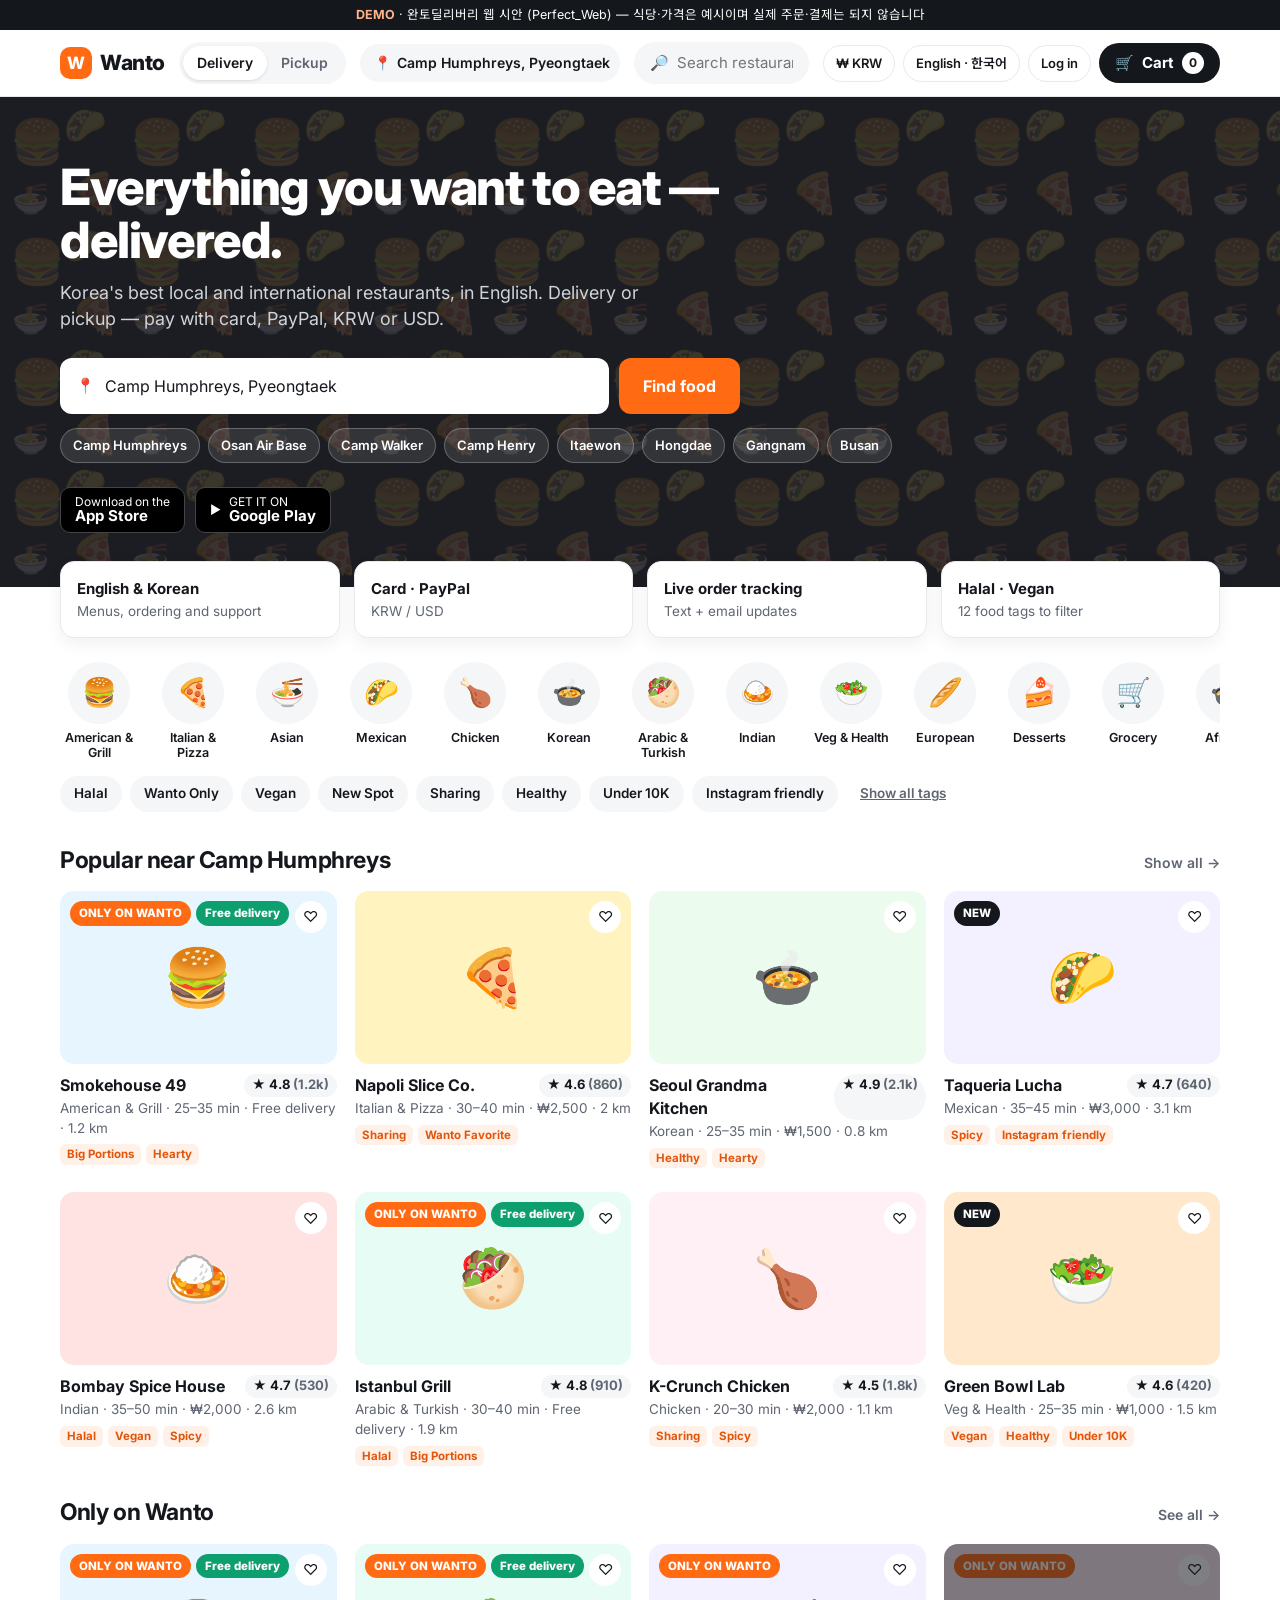
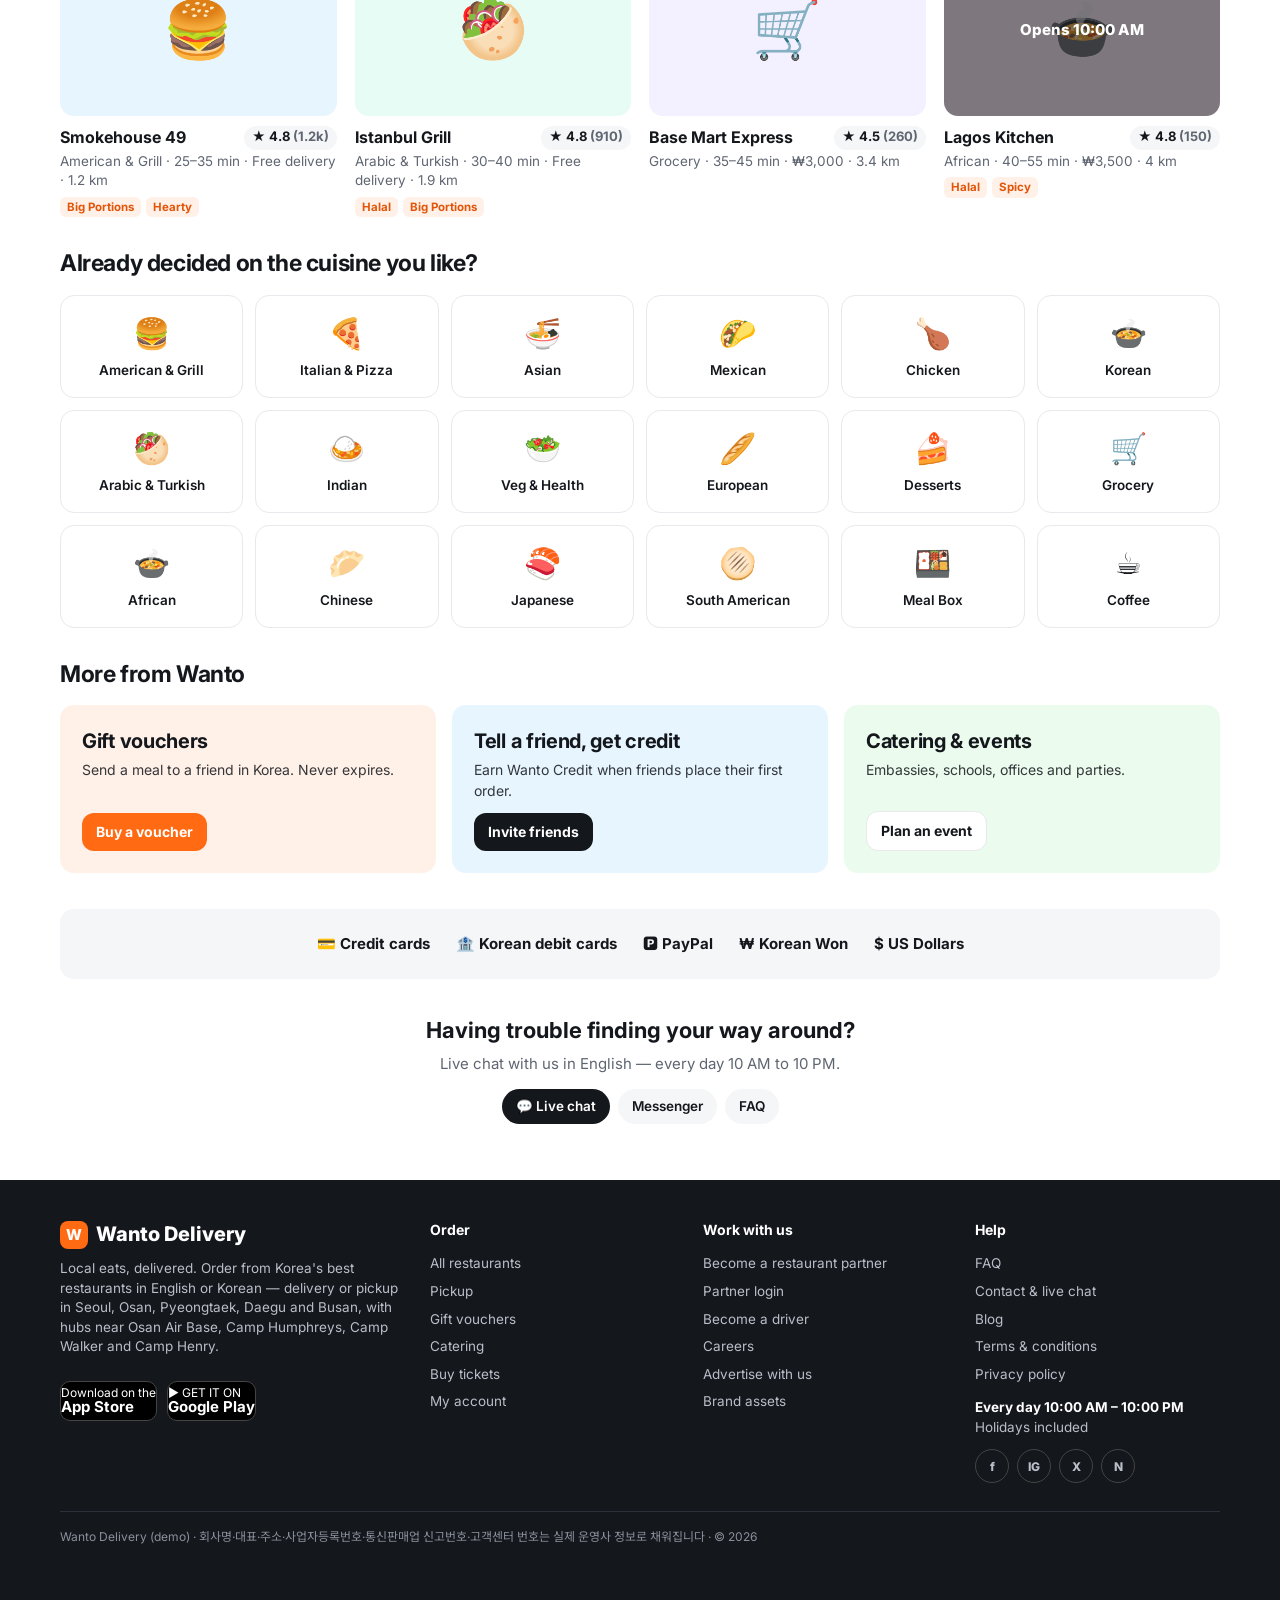
==== wanto-delivery/index.html @ 9392a242 "완토딜리버리 웹 시안 추가 (셔틀딜리버리 리뉴얼 제안, /wanto-delivery) 셔틀딜리버리의 기존 기능(배달/픽업·태그 12·요리 18·ONLY ON 배지·식당 정보 탭· " ====
<!doctype html>
<html lang="en">
<head>
<meta charset="utf-8">
<meta name="viewport" content="width=device-width, initial-scale=1">
<title>Wanto Delivery — Local eats, delivered in English</title>
<meta name="description" content="Order from Korea's best local and international restaurants in English. Delivery or pickup in Seoul, Osan, Pyeongtaek, Daegu and Busan. (Demo by Perfect_Web)">
<meta name="robots" content="noindex">
<link rel="preconnect" href="https://fonts.googleapis.com">
<link href="https://fonts.googleapis.com/css2?family=Inter:wght@400;500;600;700;800&family=Noto+Sans+KR:wght@400;500;700;800&display=swap" rel="stylesheet">
<style>
/* 완토딜리버리 웹 시안 (2026-11-03) — 셔틀딜리버리의 기존 기능을 하나도 빼지 않고 담고, 우버이츠·도어대시식 구성으로 다시 만든 판.
   셔틀에 있던 것: 배달/픽업 · 검색 · 태그 12 · 요리 18 · ONLY ON 배지 · 식당 정보 탭 · NEW/BEST 메뉴 · 최소주문 · 가입(국가번호·추천코드) · 계정(주소록·크레딧·친구추천·코드)
   · 기프트 바우처 · 카드/PayPal/KRW/USD · FAQ · 문의 · 파트너 · 기사 · 채용 · 블로그 · 케이터링 · 티켓 · 광고 · EN/KO
   더한 것: 주소 먼저 · 별점·배달시간·배달비·거리 · 정렬 · 로그인 없이 장바구니 · 주문 추적 · 휴대폰 하단 탭 · 앱 설치는 띠 배너로(전면 팝업 X) */
:root{--ink:#14171c;--sub:#5f6672;--line:#e7e9ed;--bg:#fff;--soft:#f5f6f8;--brand:#ff6a13;--brand-d:#e2550a;--brand-soft:#fff1e8;--ok:#0e9f6e;--r:14px}
*{box-sizing:border-box;margin:0;padding:0}
html{-webkit-text-size-adjust:100%;scroll-behavior:smooth}
body{font-family:Inter,'Noto Sans KR',system-ui,sans-serif;color:var(--ink);background:var(--bg);font-size:15px;line-height:1.45}
body.ko{font-family:'Noto Sans KR',Inter,system-ui,sans-serif}
button{font:inherit;cursor:pointer;border:0;background:none;color:inherit}
input,select,textarea{font:inherit;color:inherit}
a{color:inherit;text-decoration:none;cursor:pointer}
.wrap{max-width:1200px;margin:0 auto;padding:0 20px}
.demo{background:#14171c;color:#fff;font-size:12.5px;text-align:center;padding:6px 12px}
.demo b{color:#ffb38a}
.appbar{display:none;background:var(--brand-soft);padding:8px 16px;font-size:13px;align-items:center;gap:10px}
.appbar b{flex:1}.appbar .get{background:var(--brand);color:#fff;border-radius:999px;padding:6px 12px;font-weight:700}
/* 헤더 */
header{position:sticky;top:0;z-index:40;background:#fff;border-bottom:1px solid var(--line)}
.hd{display:flex;align-items:center;gap:14px;height:66px}
.logo{display:flex;align-items:center;gap:8px;font-weight:800;font-size:21px;letter-spacing:-.4px;flex:none}
.logo i{width:32px;height:32px;border-radius:10px;background:var(--brand);display:grid;place-items:center;color:#fff;font-style:normal;font-size:17px}
.mode{display:flex;background:var(--soft);border-radius:999px;padding:4px;flex:none}
.mode button{padding:7px 14px;border-radius:999px;font-weight:600;font-size:14px;color:var(--sub)}
.mode button.on{background:#fff;color:var(--ink);box-shadow:0 1px 3px rgba(0,0,0,.12)}
.addr-chip{display:flex;align-items:center;gap:6px;padding:9px 14px;border-radius:999px;background:var(--soft);font-weight:600;font-size:14px;max-width:260px;white-space:nowrap;overflow:hidden;text-overflow:ellipsis;flex:none}
.search{flex:1;display:flex;align-items:center;gap:8px;background:var(--soft);border-radius:999px;padding:0 16px;height:42px;min-width:120px}
.search input{border:0;background:none;outline:0;width:100%}
.hd-r{display:flex;align-items:center;gap:8px;flex:none}
.pill{padding:8px 12px;border-radius:999px;border:1px solid var(--line);font-weight:600;font-size:13px;white-space:nowrap}
.cart-btn{display:flex;align-items:center;gap:8px;background:var(--ink);color:#fff;padding:9px 16px;border-radius:999px;font-weight:700}
.cart-btn b{background:#fff;color:var(--ink);border-radius:999px;min-width:22px;height:22px;display:grid;place-items:center;font-size:12px}
.menu-btn{display:none;font-size:22px;padding:4px}
/* 공통 */
.sec-t{display:flex;align-items:baseline;justify-content:space-between;gap:12px;margin:30px 0 14px}
.sec-t h2{font-size:23px;letter-spacing:-.4px}
.sec-t a,.sec-t small{color:var(--sub);font-weight:600;font-size:14px}
.btn{display:inline-flex;justify-content:center;align-items:center;gap:6px;background:var(--brand);color:#fff;border-radius:12px;padding:13px 20px;font-weight:700;font-size:15px}
.btn.block{display:flex;width:100%}.btn.dark{background:var(--ink)}.btn.ghost{background:#fff;color:var(--ink);border:1.5px solid var(--line)}
.btn[disabled]{opacity:.45;cursor:not-allowed}
.field{width:100%;border:1.5px solid var(--line);border-radius:10px;padding:12px 13px;margin-top:8px;outline:0;background:#fff}
.field:focus{border-color:var(--ink)}
label.l{display:block;font-size:13px;font-weight:700;margin-top:12px}
.box{border:1px solid var(--line);border-radius:var(--r);padding:20px;margin-bottom:16px}
.box h3{font-size:17px;margin-bottom:6px}
.muted{color:var(--sub)}
.page{max-width:900px;margin:32px auto 60px}
.page h1{font-size:32px;letter-spacing:-.6px}
.page .lead{color:var(--sub);font-size:16px;margin-top:8px}
.two{display:grid;grid-template-columns:1fr 1fr;gap:16px}
.chips{display:flex;gap:8px;flex-wrap:wrap}
.chips button,.chips a{padding:8px 14px;border-radius:999px;background:var(--soft);font-weight:600;font-size:13.5px}
.chips .on{background:var(--ink);color:#fff}
/* 첫 화면 */
.hero{position:relative;background:#1b1d22 url('data:image/svg+xml;utf8,<svg xmlns="http://www.w3.org/2000/svg" width="120" height="120"><text x="10" y="60" font-size="44" opacity=".13">🍔</text><text x="70" y="110" font-size="40" opacity=".13">🍕</text><text x="64" y="40" font-size="34" opacity=".13">🌮</text><text x="12" y="112" font-size="30" opacity=".13">🍜</text></svg>');color:#fff;padding:64px 0 54px;overflow:hidden}
.hero h1{font-size:50px;line-height:1.05;letter-spacing:-1.4px;font-weight:800;max-width:700px}
.hero p{color:#cfd3da;font-size:18px;margin-top:14px;max-width:600px}
.addr{display:flex;gap:10px;margin-top:26px;max-width:680px}
.addr .in{flex:1;display:flex;align-items:center;gap:10px;background:#fff;color:var(--ink);border-radius:12px;padding:0 16px;height:56px}
.addr input{border:0;outline:0;font-size:16px;width:100%}
.addr .go{background:var(--brand);color:#fff;border-radius:12px;padding:0 24px;font-weight:700;font-size:16px}
.bases{display:flex;flex-wrap:wrap;gap:8px;margin-top:14px}
.bases button{padding:7px 12px;border-radius:999px;background:rgba(255,255,255,.1);border:1px solid rgba(255,255,255,.25);font-size:13px;font-weight:600;color:#fff}
.stores{display:flex;gap:10px;margin-top:24px}
.store{display:flex;align-items:center;gap:8px;background:#000;border:1px solid #444;border-radius:10px;padding:7px 14px;color:#fff;font-size:12px;line-height:1.1}
.store b{display:block;font-size:15px}
.trust{display:grid;grid-template-columns:repeat(4,1fr);gap:14px;margin-top:-26px;position:relative}
.trust div{background:#fff;border:1px solid var(--line);border-radius:var(--r);padding:16px;box-shadow:0 6px 18px rgba(0,0,0,.06);font-size:13.5px;color:var(--sub)}
.trust b{display:block;color:var(--ink);font-size:15px;margin-bottom:2px}
.cats{display:flex;gap:16px;overflow-x:auto;padding:24px 0 6px;scrollbar-width:none}
.cat{flex:none;display:flex;flex-direction:column;align-items:center;gap:6px;font-size:12.5px;font-weight:600;width:78px;text-align:center;line-height:1.2}
.cat i{width:62px;height:62px;border-radius:50%;background:var(--soft);display:grid;place-items:center;font-style:normal;font-size:28px}
.cat.on i{background:var(--brand-soft);outline:2px solid var(--brand)}
.tagrow{display:flex;gap:8px;flex-wrap:wrap;padding:10px 0 2px}
.tagrow button{padding:8px 14px;border-radius:999px;background:var(--soft);font-weight:600;font-size:13.5px}
.tagrow button.on{background:var(--ink);color:#fff}
.tagrow .more{background:none;text-decoration:underline;color:var(--sub)}
.sortbar{display:flex;gap:10px;align-items:center;flex-wrap:wrap;margin-top:10px}
.sortbar select{border:1.5px solid var(--line);border-radius:999px;padding:8px 12px;background:#fff;font-weight:600;font-size:13.5px}
/* 식당 카드 */
.grid{display:grid;grid-template-columns:repeat(4,1fr);gap:24px 18px}
.card{cursor:pointer}
.ph{position:relative;aspect-ratio:16/10;border-radius:var(--r);overflow:hidden;display:grid;place-items:center;font-size:56px}
.ph .badges{position:absolute;left:10px;top:10px;display:flex;gap:5px;flex-wrap:wrap}
.badge{background:#fff;border-radius:999px;padding:4px 9px;font-size:11.5px;font-weight:800}
.badge.only{background:var(--brand);color:#fff}.badge.new{background:#14171c;color:#fff}.badge.free{background:var(--ok);color:#fff}
.ph .fav{position:absolute;right:10px;top:10px;width:32px;height:32px;border-radius:50%;background:#fff;display:grid;place-items:center;font-size:15px}
.ph.closed::after{content:"Opens 10:00 AM";position:absolute;inset:0;background:rgba(20,23,28,.55);color:#fff;display:grid;place-items:center;font-weight:800;font-size:15px}
.card h3{font-size:16px;margin-top:10px;display:flex;justify-content:space-between;gap:8px}
.card h3 .rt{flex:none;background:var(--soft);border-radius:999px;padding:1px 8px;font-size:13px}
.card .meta{color:var(--sub);font-size:13.5px;margin-top:2px}
.card .tags{display:flex;gap:5px;margin-top:6px;flex-wrap:wrap}
.card .tags span{font-size:11.5px;font-weight:700;color:var(--brand-d);background:var(--brand-soft);border-radius:6px;padding:2px 7px}
.loadmore{display:flex;justify-content:center;margin:28px 0 8px}
.cuisine-grid{display:grid;grid-template-columns:repeat(6,1fr);gap:12px}
.cuisine-grid a{border:1px solid var(--line);border-radius:var(--r);padding:16px 8px;text-align:center;font-weight:600;font-size:13.5px}
.cuisine-grid a i{display:block;font-style:normal;font-size:30px;margin-bottom:6px}
.cuisine-grid a:hover{border-color:var(--brand);background:var(--brand-soft)}
.promo-row{display:grid;grid-template-columns:repeat(3,1fr);gap:16px}
.promo{border-radius:var(--r);padding:22px;min-height:150px;display:flex;flex-direction:column;justify-content:space-between}
.promo h3{font-size:20px;letter-spacing:-.3px}.promo p{font-size:14px;opacity:.85;margin-top:4px}
.promo .btn{align-self:flex-start;padding:9px 14px;font-size:14px;margin-top:12px}
.accept{display:flex;gap:26px;flex-wrap:wrap;justify-content:center;padding:24px;background:var(--soft);border-radius:var(--r);margin-top:36px;font-weight:700}
.accept span{display:flex;align-items:center;gap:8px}
.help{text-align:center;margin-top:36px}
.help h2{font-size:22px}.help p{color:var(--sub);margin-top:6px}
.help .chips{justify-content:center;margin-top:14px}
/* 식당 화면 */
.rs-hero{height:230px;display:grid;place-items:center;font-size:96px;position:relative}
.rs-hero .back{position:absolute;left:20px;top:16px;background:#fff;border-radius:999px;padding:8px 14px;font-weight:700;font-size:14px}
.rs-head{display:flex;justify-content:space-between;align-items:flex-end;gap:20px;margin-top:18px}
.rs-head h1{font-size:32px;letter-spacing:-.6px;display:flex;align-items:center;gap:10px;flex-wrap:wrap}
.rs-info{display:flex;gap:14px;flex-wrap:wrap;color:var(--sub);font-size:14px;margin-top:6px}
.rs-info b{color:var(--ink)}
.notice{margin-top:14px;background:#fff8f1;border:1px solid #fed7aa;border-radius:12px;padding:11px 14px;font-size:13.5px}
.tabs{display:flex;gap:4px;border-bottom:1px solid var(--line);margin-top:20px}
.tabs button{padding:12px 16px;font-weight:700;color:var(--sub);border-bottom:2.5px solid transparent;margin-bottom:-1px}
.tabs button.on{color:var(--ink);border-color:var(--ink)}
.rs-body{display:grid;grid-template-columns:190px 1fr 340px;gap:28px;margin-top:20px;align-items:start}
.rs-nav{position:sticky;top:90px;display:flex;flex-direction:column;gap:2px}
.rs-nav a{padding:8px 10px;border-radius:8px;font-weight:600;font-size:14px;color:var(--sub)}
.rs-nav a.on,.rs-nav a:hover{background:var(--soft);color:var(--ink)}
.menu h2{font-size:19px;margin:4px 0 12px;scroll-margin-top:90px}
.items{display:grid;grid-template-columns:1fr 1fr;gap:12px;margin-bottom:26px}
.item{display:flex;gap:12px;border:1px solid var(--line);border-radius:var(--r);padding:12px;cursor:pointer}
.item:hover{border-color:#cfd3da}
.item .t{flex:1;min-width:0}
.item h4{font-size:15px}
.item p{color:var(--sub);font-size:13px;margin-top:3px;display:-webkit-box;-webkit-line-clamp:2;-webkit-box-orient:vertical;overflow:hidden}
.item .pr{font-weight:700;margin-top:6px;font-size:14px}
.item .pr small{color:var(--sub);font-weight:500}
.item .im{width:94px;height:94px;border-radius:12px;display:grid;place-items:center;font-size:40px;position:relative;flex:none}
.item .im .add{position:absolute;right:-4px;bottom:-4px;width:30px;height:30px;border-radius:50%;background:#fff;box-shadow:0 1px 4px rgba(0,0,0,.25);display:grid;place-items:center;font-weight:800}
.lb{display:inline-block;font-size:10.5px;font-weight:800;border-radius:5px;padding:1px 6px;margin-right:5px;vertical-align:2px}
.lb.best{background:var(--brand);color:#fff}.lb.new{background:#14171c;color:#fff}.lb.veg{background:#e3f6ec;color:var(--ok)}.lb.hot{background:#ffe3e3;color:#c92a2a}
.info-grid{display:grid;grid-template-columns:1fr 1fr;gap:24px;margin-top:20px}
.info-grid table{width:100%;border-collapse:collapse;font-size:14px}
.info-grid td{padding:10px 0;border-bottom:1px solid var(--line);vertical-align:top}
.info-grid td:first-child{color:var(--sub);width:150px}
.map{height:230px;border-radius:var(--r);background:repeating-linear-gradient(45deg,#f1f3f1,#f1f3f1 14px,#e9ede9 14px,#e9ede9 28px);display:grid;place-items:center;color:var(--sub);font-weight:700;position:relative}
.map::before{content:"📍";position:absolute;font-size:34px;top:42%;left:48%}
/* 장바구니 */
.cart{position:sticky;top:90px;border:1px solid var(--line);border-radius:var(--r);padding:18px}
.cart h3{font-size:18px}
.cart .ln{display:flex;justify-content:space-between;gap:10px;padding:10px 0;border-bottom:1px solid var(--line);font-size:14px}
.cart .ln .q{display:flex;align-items:center;gap:8px;flex:none}
.cart .ln .q button{width:26px;height:26px;border-radius:50%;background:var(--soft);font-weight:700}
.sum{font-size:14px;margin-top:10px;display:grid;gap:6px}
.sum div{display:flex;justify-content:space-between}
.sum .tot{font-weight:800;font-size:16px;border-top:1px solid var(--line);padding-top:8px}
.bar{height:6px;background:var(--soft);border-radius:9px;margin:10px 0 4px;overflow:hidden}
.bar i{display:block;height:100%;background:var(--brand)}
.hint{font-size:12.5px;color:var(--sub)}
.empty{color:var(--sub);font-size:14px;padding:16px 0}
/* 결제 */
.co{display:grid;grid-template-columns:1fr 380px;gap:28px;margin:28px auto 60px;max-width:1040px}
.opt{display:flex;align-items:center;gap:10px;border:1.5px solid var(--line);border-radius:12px;padding:12px 14px;margin-top:8px;font-weight:600;cursor:pointer}
.opt.on{border-color:var(--ink);background:var(--soft)}
.opt small{margin-left:auto;color:var(--sub);font-weight:500;text-align:right}
.seg{display:flex;gap:8px;margin-top:8px}
.seg button{flex:1;border:1.5px solid var(--line);border-radius:10px;padding:10px;font-weight:700}
.seg button.on{border-color:var(--ink);background:var(--soft)}
.saved{display:flex;gap:8px;flex-wrap:wrap;margin-top:8px}
.saved button{border:1.5px solid var(--line);border-radius:10px;padding:8px 12px;font-size:13px;font-weight:600;text-align:left}
.saved button.on{border-color:var(--ink);background:var(--soft)}
/* 추적 */
.track{max-width:600px;margin:40px auto 80px;text-align:center}
.track h1{font-size:28px;letter-spacing:-.5px}
.eta{font-size:48px;font-weight:800;color:var(--brand);margin-top:6px}
.steps{display:flex;justify-content:space-between;margin:28px 0 10px;position:relative}
.steps::before{content:"";position:absolute;left:8%;right:8%;top:15px;height:3px;background:var(--line)}
.steps div{position:relative;flex:1;font-size:12.5px;font-weight:600;color:var(--sub)}
.steps i{display:grid;place-items:center;width:32px;height:32px;margin:0 auto 6px;border-radius:50%;background:var(--line);font-style:normal;color:#fff;font-weight:800}
.steps .done i{background:var(--brand)}.steps .done{color:var(--ink)}
/* 계정 */
.acc{display:grid;grid-template-columns:220px 1fr;gap:28px;margin:30px auto 60px}
.acc nav{display:flex;flex-direction:column;gap:2px}
.acc nav a{padding:10px 12px;border-radius:10px;font-weight:600;color:var(--sub)}
.acc nav a.on{background:var(--soft);color:var(--ink)}
.credit{background:linear-gradient(135deg,#ff6a13,#ff9a3d);color:#fff;border-radius:var(--r);padding:20px}
.credit b{font-size:32px;display:block}
.ord{display:flex;justify-content:space-between;align-items:center;gap:12px;padding:14px 0;border-bottom:1px solid var(--line)}
/* 바우처 */
.amounts{display:grid;grid-template-columns:repeat(3,1fr);gap:10px;margin-top:10px}
.amounts button{border:1.5px solid var(--line);border-radius:12px;padding:16px;font-weight:800;font-size:18px}
.amounts button.on{border-color:var(--brand);background:var(--brand-soft);color:var(--brand-d)}
.vcard{border-radius:18px;padding:22px;color:#fff;background:linear-gradient(135deg,#14171c,#3a3f4a);aspect-ratio:1.6;display:flex;flex-direction:column;justify-content:space-between}
.vcard b{font-size:34px}
/* FAQ */
details{border-bottom:1px solid var(--line);padding:16px 0}
summary{font-weight:700;cursor:pointer;list-style:none;display:flex;justify-content:space-between}
summary::after{content:"+";font-size:20px;color:var(--sub)}
details[open] summary::after{content:"−"}
details p{color:var(--sub);margin-top:8px;font-size:14.5px}
.faqcats{display:flex;gap:8px;flex-wrap:wrap;margin:20px 0 6px}
/* 파트너 · 채용 등 */
.feat3{display:grid;grid-template-columns:repeat(3,1fr);gap:14px;margin:20px 0}
.feat3 div{background:var(--soft);border-radius:var(--r);padding:18px}
.feat3 b{display:block;font-size:16px;margin:6px 0 4px}.feat3 i{font-style:normal;font-size:26px}
.jobs .ord{align-items:flex-start}
/* 푸터 */
footer{background:#14171c;color:#b9bec8;margin-top:56px;padding:40px 0 100px;font-size:13.5px}
.ft{display:grid;grid-template-columns:1.4fr 1fr 1fr 1fr;gap:28px}
.ft h4{color:#fff;font-size:14px;margin-bottom:10px}
.ft a{display:block;padding:4px 0}
.ft a:hover{color:#fff}
.ft .lg{color:#fff;font-weight:800;font-size:20px;display:flex;align-items:center;gap:8px}
.ft .lg i{width:28px;height:28px;border-radius:8px;background:var(--brand);display:grid;place-items:center;font-style:normal;font-size:15px}
.sns{display:flex;gap:8px;margin-top:12px}
.sns a{width:34px;height:34px;border-radius:50%;border:1px solid #444;display:grid;place-items:center;padding:0;font-weight:800;font-size:12px}
.biz{border-top:1px solid #2c3038;margin-top:28px;padding-top:16px;font-size:12px;color:#8a909b}
/* 휴대폰 */
.tabbar{display:none}
.drawer{position:fixed;inset:0;background:rgba(0,0,0,.45);z-index:60;display:none}
.drawer.on{display:block}
.drawer nav{position:absolute;right:0;top:0;bottom:0;width:min(320px,86vw);background:#fff;padding:20px;overflow:auto}
.drawer a{display:block;padding:11px 4px;font-weight:600;border-bottom:1px solid var(--line)}
@media (max-width:1100px){.grid{grid-template-columns:repeat(3,1fr)}.rs-body{grid-template-columns:1fr 320px}.rs-nav{display:none}.cuisine-grid{grid-template-columns:repeat(4,1fr)}}
@media (max-width:760px){
  .appbar{display:flex}
  .hd{height:58px;gap:10px}.mode,.search,.hd-r .pill,.cart-btn .t{display:none}.menu-btn{display:block}
  .addr-chip{max-width:none;flex:1;font-size:13px}
  .hero{padding:30px 0 44px}.hero h1{font-size:32px}.hero p{font-size:15px}
  .addr{flex-direction:column}.addr .go{height:52px}.stores{display:none}
  .trust{grid-template-columns:1fr 1fr;gap:10px}.trust div{padding:12px;font-size:12.5px}
  .grid{grid-template-columns:1fr 1fr;gap:16px 12px}.ph{font-size:40px}
  .card h3{font-size:14.5px;flex-direction:column;gap:2px}.card h3 .rt{align-self:flex-start}.card .meta{font-size:12.5px}
  .cuisine-grid{grid-template-columns:repeat(3,1fr)}.promo-row,.two,.feat3,.info-grid{grid-template-columns:1fr}
  .rs-body{grid-template-columns:1fr}.cart{position:static}.items{grid-template-columns:1fr}
  .rs-hero{height:160px;font-size:66px}.rs-head{flex-direction:column;align-items:flex-start}.rs-head h1{font-size:25px}
  .co,.acc{grid-template-columns:1fr;margin:16px auto 40px}.acc nav{flex-direction:row;overflow-x:auto}
  .page h1{font-size:26px}.amounts{grid-template-columns:repeat(2,1fr)}
  .ft{grid-template-columns:1fr 1fr}
  .tabbar{display:flex;position:fixed;left:0;right:0;bottom:0;background:#fff;border-top:1px solid var(--line);height:64px;z-index:45}
  .tabbar a{flex:1;display:flex;flex-direction:column;align-items:center;justify-content:center;font-size:11px;font-weight:600;color:var(--sub);gap:2px}
  .tabbar a.on{color:var(--brand)}.tabbar i{font-style:normal;font-size:19px}
}
.hide{display:none!important}
</style>
</head>
<body>
<div class="demo"><b>DEMO</b> · <span data-t="demo">완토딜리버리 웹 시안 (Perfect_Web) — 식당·가격은 예시이며 실제 주문·결제는 되지 않습니다</span></div>
<div class="appbar"><span style="font-size:22px">🛵</span><b data-t="appbar">Get ₩5,000 off your first app order</b><a class="get">Open app</a></div>
<header><div class="wrap hd">
  <a class="logo" data-go="home"><i>W</i>Wanto</a>
  <div class="mode" id="modeHd"><button class="on" data-mode="d" data-t="delivery">Delivery</button><button data-mode="p" data-t="pickup">Pickup</button></div>
  <button class="addr-chip" data-go="home">📍 <span class="addrTxt">Camp Humphreys, Pyeongtaek</span></button>
  <label class="search">🔎 <input id="q" data-ph="search" placeholder="Search restaurants or food"></label>
  <div class="hd-r">
    <button class="pill" id="cur">₩ KRW</button>
    <button class="pill" id="lang">English · 한국어</button>
    <a class="pill" data-go="login" id="hdLogin" data-t="login">Log in</a>
    <button class="cart-btn" id="cartBtn">🛒 <span class="t" data-t="cart">Cart</span> <b id="cartN">0</b></button>
  </div>
  <button class="menu-btn" id="menuBtn" aria-label="Menu">☰</button>
</div></header>
<div class="drawer" id="drawer"><nav></nav></div>

<main id="v-home"></main>
<main id="v-list" class="hide"></main>
<main id="v-rest" class="hide"></main>
<main id="v-co" class="hide"></main>
<main id="v-track" class="hide"></main>
<main id="v-login" class="hide"></main>
<main id="v-signup" class="hide"></main>
<main id="v-account" class="hide"></main>
<main id="v-voucher" class="hide"></main>
<main id="v-faq" class="hide"></main>
<main id="v-contact" class="hide"></main>
<main id="v-partner" class="hide"></main>
<main id="v-driver" class="hide"></main>
<main id="v-careers" class="hide"></main>
<main id="v-catering" class="hide"></main>
<main id="v-tickets" class="hide"></main>
<main id="v-advertise" class="hide"></main>
<main id="v-brand" class="hide"></main>
<main id="v-terms" class="hide"></main>

<footer><div class="wrap">
  <div class="ft">
    <div><div class="lg"><i>W</i>Wanto Delivery</div>
      <p style="margin-top:10px">Local eats, delivered. Order from Korea's best restaurants in English or Korean — delivery or pickup in Seoul, Osan, Pyeongtaek, Daegu and Busan, with hubs near Osan Air Base, Camp Humphreys, Camp Walker and Camp Henry.</p>
      <div class="stores" style="display:flex"><a class="store"> <span>Download on the<b>App Store</b></span></a><a class="store">▶ <span>GET IT ON<b>Google Play</b></span></a></div></div>
    <div><h4>Order</h4><a data-go="list">All restaurants</a><a data-go="list" data-pick="1">Pickup</a><a data-go="voucher">Gift vouchers</a><a data-go="catering">Catering</a><a data-go="tickets">Buy tickets</a><a data-go="account">My account</a></div>
    <div><h4>Work with us</h4><a data-go="partner">Become a restaurant partner</a><a data-go="partner">Partner login</a><a data-go="driver">Become a driver</a><a data-go="careers">Careers</a><a data-go="advertise">Advertise with us</a><a data-go="brand">Brand assets</a></div>
    <div><h4>Help</h4><a data-go="faq">FAQ</a><a data-go="contact">Contact & live chat</a><a href="https://blog.naver.com/" target="_blank" rel="noopener">Blog</a><a data-go="terms">Terms & conditions</a><a data-go="terms" data-doc="privacy">Privacy policy</a>
      <p style="margin-top:10px"><b style="color:#fff">Every day 10:00 AM – 10:00 PM</b><br>Holidays included</p>
      <div class="sns"><a>f</a><a>IG</a><a>X</a><a>N</a></div></div>
  </div>
  <div class="biz">Wanto Delivery (demo) · 회사명·대표·주소·사업자등록번호·통신판매업 신고번호·고객센터 번호는 실제 운영사 정보로 채워집니다 · © 2026</div>
</div></footer>

<nav class="tabbar"><a data-go="home" class="on"><i>🏠</i><span data-t="home">Home</span></a><a data-go="list"><i>🔎</i><span data-t="browse">Browse</span></a><a data-go="track"><i>🧾</i><span data-t="orders">Orders</span></a><a data-go="account"><i>👤</i><span data-t="account">Account</span></a></nav>

<script>
/* ── 데이터 (예시: 실제 식당이 아니다) ── */
const USD = 1400; // 표시용 환율(예시). 셔틀 FAQ의 수동 PayPal 환율은 1,210원 = 1달러
const CUIS = [['American & Grill','🍔'],['Italian & Pizza','🍕'],['Asian','🍜'],['Mexican','🌮'],['Chicken','🍗'],['Korean','🍲'],['Arabic & Turkish','🥙'],['Indian','🍛'],['Veg & Health','🥗'],['European','🥖'],['Desserts','🍰'],['Grocery','🛒'],['African','🍲'],['Chinese','🥟'],['Japanese','🍣'],['South American','🫓'],['Meal Box','🍱'],['Coffee','☕']];
const TAGS = ['Halal','Wanto Only','Vegan','New Spot','Sharing','Healthy','Under 10K','Instagram friendly','Spicy','Big Portions','Hearty','Wanto Favorite'];
const AREAS = ['Camp Humphreys','Osan Air Base','Camp Walker','Camp Henry','Itaewon','Hongdae','Gangnam','Busan'];
const COL = ['#ffe8cc','#e7f5ff','#fff3bf','#ebfbee','#f3f0ff','#ffe3e3','#e6fcf5','#fff0f6'];
const R = [
 {id:1,n:'Smokehouse 49',c:'American & Grill',e:'🍔',r:4.8,v:1200,t:'25–35',fee:0,min:12000,tags:['Wanto Only','Big Portions','Hearty'],dist:1.2,only:1,pick:1},
 {id:2,n:'Napoli Slice Co.',c:'Italian & Pizza',e:'🍕',r:4.6,v:860,t:'30–40',fee:2500,min:15000,tags:['Sharing','Wanto Favorite'],dist:2.0,pick:1},
 {id:3,n:'Seoul Grandma Kitchen',c:'Korean',e:'🍲',r:4.9,v:2100,t:'25–35',fee:1500,min:10000,tags:['Healthy','Hearty'],dist:0.8,pick:1},
 {id:4,n:'Taqueria Lucha',c:'Mexican',e:'🌮',r:4.7,v:640,t:'35–45',fee:3000,min:15000,tags:['Spicy','Instagram friendly'],dist:3.1,neu:1},
 {id:5,n:'Bombay Spice House',c:'Indian',e:'🍛',r:4.7,v:530,t:'35–50',fee:2000,min:15000,tags:['Halal','Vegan','Spicy'],dist:2.6,pick:1},
 {id:6,n:'Istanbul Grill',c:'Arabic & Turkish',e:'🥙',r:4.8,v:910,t:'30–40',fee:0,min:12000,tags:['Halal','Big Portions'],dist:1.9,only:1},
 {id:7,n:'K-Crunch Chicken',c:'Chicken',e:'🍗',r:4.5,v:1780,t:'20–30',fee:2000,min:16000,tags:['Sharing','Spicy'],dist:1.1,pick:1},
 {id:8,n:'Green Bowl Lab',c:'Veg & Health',e:'🥗',r:4.6,v:420,t:'25–35',fee:1000,min:10000,tags:['Vegan','Healthy','Under 10K'],dist:1.5,neu:1},
 {id:9,n:'Pho Saigon Street',c:'Asian',e:'🍜',r:4.4,v:380,t:'30–40',fee:2500,min:12000,tags:['Under 10K'],dist:2.4},
 {id:10,n:'Layer Cake Bakery',c:'Desserts',e:'🍰',r:4.9,v:300,t:'25–35',fee:3000,min:10000,tags:['Instagram friendly','New Spot'],dist:2.2,neu:1},
 {id:11,n:'Morning Roasters',c:'Coffee',e:'☕',r:4.6,v:700,t:'15–25',fee:1500,min:8000,tags:['Under 10K'],dist:0.6,pick:1},
 {id:12,n:'Base Mart Express',c:'Grocery',e:'🛒',r:4.5,v:260,t:'35–45',fee:3000,min:15000,tags:['Wanto Only'],dist:3.4,only:1},
 {id:13,n:'Tokyo Ramen Bar',c:'Japanese',e:'🍣',r:4.7,v:990,t:'30–40',fee:2000,min:13000,tags:['Hearty'],dist:1.7,pick:1},
 {id:14,n:'Golden Dumpling',c:'Chinese',e:'🥟',r:4.5,v:610,t:'25–35',fee:1500,min:12000,tags:['Sharing','Under 10K'],dist:1.4},
 {id:15,n:'Lagos Kitchen',c:'African',e:'🍲',r:4.8,v:150,t:'40–55',fee:3500,min:15000,tags:['Halal','Spicy','Wanto Only'],dist:4.0,only:1,closed:1},
 {id:16,n:'Rio Churrasco',c:'South American',e:'🥩',r:4.6,v:220,t:'35–45',fee:3000,min:20000,tags:['Big Portions'],dist:3.6},
 {id:17,n:'Bento Box Seoul',c:'Meal Box',e:'🍱',r:4.5,v:480,t:'25–35',fee:2000,min:12000,tags:['Healthy'],dist:1.9},
 {id:18,n:'Brussels Bistro',c:'European',e:'🥖',r:4.7,v:310,t:'35–45',fee:2500,min:18000,tags:['Instagram friendly'],dist:2.9},
 {id:19,n:'Concierge: Burger Chain (Itaewon)',c:'American & Grill',e:'🍟',r:4.3,v:3400,t:'45–60',fee:4000,min:20000,tags:['Sharing'],dist:4.5,concierge:1}];
const MENU = {
 'Most popular':[['Classic Smash Burger','Two smashed beef patties, American cheese, pickles, house sauce.',9900,'🍔','best'],['Bacon BBQ Burger','Thick-cut bacon, onion rings, smoky BBQ sauce.',12500,'🍔','best'],['Loaded Fries','Fries with cheese sauce, bacon bits and jalapeños.',6500,'🍟','']],
 'New':[['Truffle Mushroom Burger','Truffle mayo, sautéed mushrooms, Swiss cheese.',13900,'🍔','new'],['Nashville Hot Sandwich','Crispy thigh, Nashville hot oil, slaw.',11500,'🥪','hot']],
 'Burgers':[['Double Cheeseburger','Two patties, double cheese, onions.',11000,'🍔',''],['Beyond Burger','Plant-based patty, vegan mayo, lettuce, tomato.',12900,'🍔','veg'],['Kids Burger','Single patty and cheese.',6900,'🍔','']],
 'Sides & Drinks':[['Onion Rings','Beer-battered, ranch dip.',5500,'🧅',''],['Craft Root Beer','Glass bottle, 355 ml.',3500,'🥤',''],['Milkshake','Vanilla, chocolate or strawberry.',5900,'🥛','']]};
const FAQ = [
 ['Ordering','What is Wanto Delivery?','We connect you with local restaurants in Korea and let you order online in English or Korean. Menu prices are set by each restaurant.'],
 ['Ordering','How do I order?','Enter your address → pick a restaurant → add food to your cart → check out and pay. You can check out as a guest or with an account.'],
 ['Ordering','Which devices can I use?','Desktop, laptop, iPad, iPhone and Android — on the web or in our app.'],
 ['Ordering','Can I order things that are not on the menu?','No. All orders are prepaid at checkout from the restaurant menu.'],
 ['Delivery','Where do you deliver?','Seoul, Osan, Pyeongtaek, Daegu and Busan, with regional hubs near Osan Air Base, Camp Humphreys, Camp Walker and Camp Henry.'],
 ['Delivery','How much is delivery and how long does it take?','The fee depends on distance and is shown on every restaurant card before you order. Most orders in the minimum delivery zone arrive in about 40–60 minutes in normal conditions.'],
 ['Delivery','Can I pick up my food?','Yes. Switch to Pickup at the top of the page to see restaurants that offer pickup.'],
 ['Payment','How can I pay?','Major credit cards, Korean debit cards and PayPal. You can see prices and pay in KRW or USD.'],
 ['Payment','Do I need to tip?','Tipping is optional. Riders should never ask for a tip — if one does, please let us know.'],
 ['Payment','How do I get my receipt?','We email your receipt and text you when the restaurant accepts your order, with an estimated delivery time. You can also follow your order live.'],
 ['Credit & vouchers','How do I use Wanto Credit?','Tap "Use Credit" at checkout. Check your balance in My Account.'],
 ['Credit & vouchers','How do I earn credit?','Invite friends from My Account → Tell a Friend. You get credit when they place their first order.'],
 ['Credit & vouchers','Can I send food to a friend from abroad?','Yes. Pay in advance with PayPal or a card and enter your friend\'s address at checkout.'],
 ['Credit & vouchers','Do gift vouchers expire?','No. Unused balance never expires and works at every restaurant.'],
 ['Business','Do you do catering?','Yes — for embassies, chambers of commerce, schools and offices. See Catering.'],
 ['Business','How do I add my restaurant or ask for a new city?','Use Become a restaurant partner, or write to us from the Contact page.']];

/* ── 상태 ── */
let cur = 'KRW', lang = 'en', pick = 0, cat = null, tags = new Set(), sort = 'rec', shown = 8, cart = [], rest = R[0], allTags = false;
const $ = id => document.getElementById(id);
const money = w => cur === 'KRW' ? '₩' + w.toLocaleString() : '$' + (w / USD).toFixed(2);
const both = w => cur === 'KRW' ? `₩${w.toLocaleString()} <small>≈ $${(w / USD).toFixed(2)}</small>` : `$${(w / USD).toFixed(2)} <small>≈ ₩${w.toLocaleString()}</small>`;
const addr = () => document.querySelector('.addrTxt').textContent;

/* ── 한국어 전환 (머리·주요 버튼) ── */
const KO = {delivery:'배달',pickup:'포장',search:'식당·메뉴 검색',login:'로그인',cart:'장바구니',home:'홈',browse:'둘러보기',orders:'주문',account:'내 정보',
 appbar:'앱 첫 주문 5,000원 할인',demo:'완토딜리버리 웹 시안 (Perfect_Web) — 식당·가격은 예시이며 실제 주문·결제는 되지 않습니다'};
const EN = {};
function tr(){ document.querySelectorAll('[data-t]').forEach(el => { const k = el.dataset.t; if (!(k in EN)) EN[k] = el.textContent; el.textContent = lang === 'ko' && KO[k] ? KO[k] : EN[k]; });
  const q = $('q'); q.placeholder = lang === 'ko' ? KO.search : 'Search restaurants or food'; document.body.classList.toggle('ko', lang === 'ko'); document.documentElement.lang = lang; }
const L = (en, ko) => lang === 'ko' ? ko : en;

/* ── 카드 ── */
function card(r){
  const b = (r.only ? `<span class="badge only">${L('ONLY ON WANTO','완토 단독')}</span>` : '') + (r.neu ? `<span class="badge new">NEW</span>` : '') + (!r.fee ? `<span class="badge free">${L('Free delivery','배달비 무료')}</span>` : '');
  return `<div class="card" data-r="${r.id}"><div class="ph ${r.closed?'closed':''}" style="background:${COL[r.id%8]}">${r.e}<div class="badges">${b}</div><span class="fav">♡</span></div>
   <h3>${r.n}<span class="rt">★ ${r.r} <span class="muted">(${r.v>999?(r.v/1000).toFixed(1)+'k':r.v})</span></span></h3>
   <div class="meta">${r.c} · ${pick ? L('Pickup ','포장 ') + (+r.t.split('–')[0]-10) + L(' min',' 분') : r.t + L(' min',' 분') + ' · ' + (r.fee ? money(r.fee) : L('Free delivery','배달비 무료'))} · ${r.dist} km</div>
   <div class="tags">${r.tags.filter(t=>t!=='Wanto Only').slice(0,3).map(t=>`<span>${t}</span>`).join('')}</div></div>`; }
function filtered(){
  let X = R.filter(r => (!cat || r.c === cat) && [...tags].every(t => r.tags.includes(t)) && (!pick || r.pick));
  const s = $('q').value.toLowerCase(); if (s) X = X.filter(r => (r.n + r.c + r.tags.join()).toLowerCase().includes(s));
  if (sort === 'fast') X.sort((a,b)=>+a.t.split('–')[0] - +b.t.split('–')[0]);
  if (sort === 'rate') X.sort((a,b)=>b.r-a.r);
  if (sort === 'fee') X.sort((a,b)=>a.fee-b.fee);
  if (sort === 'near') X.sort((a,b)=>a.dist-b.dist);
  return X; }
function tagRow(){ const T = allTags ? TAGS : TAGS.slice(0,8);
  return `<div class="tagrow">${T.map(t=>`<button class="${tags.has(t)?'on':''}" data-tag="${t}">${t}</button>`).join('')}<button class="more" id="allTags">${allTags?L('Fewer tags','태그 접기'):L('Show all tags','태그 모두 보기')}</button></div>`; }
function catRow(){ return `<div class="cats">${CUIS.map(([n,e])=>`<button class="cat ${n===cat?'on':''}" data-cat="${n}"><i>${e}</i>${n}</button>`).join('')}</div>`; }

/* ── 화면들 ── */
function vHome(){
  const top = R.filter(r=>!r.closed).slice(0,8);
  $('v-home').innerHTML = `<section class="hero"><div class="wrap">
   <h1>${L('Everything you want to eat — delivered.','먹고 싶은 건 전부, 문 앞까지.')}</h1>
   <p>${L('Korea\'s best local and international restaurants, in English. Delivery or pickup — pay with card, PayPal, KRW or USD.','한국 맛집과 세계 음식을 영어로 주문하세요. 배달·포장, 카드·PayPal·원화·달러 결제.')}</p>
   <div class="addr"><label class="in">📍 <input id="addrIn" value="${addr()}" aria-label="Delivery address"></label><button class="go" id="findBtn">${L('Find food','음식 찾기')}</button></div>
   <div class="bases">${AREAS.map(a=>`<button data-area="${a}">${a}</button>`).join('')}</div>
   <div class="stores"><a class="store"> <span>Download on the<b>App Store</b></span></a><a class="store">▶ <span>GET IT ON<b>Google Play</b></span></a></div></div></section>
  <div class="wrap">
   <div class="trust"><div><b>${L('English & Korean','영어·한국어')}</b>${L('Menus, ordering and support','메뉴·주문·상담 모두')}</div><div><b>Card · PayPal</b>KRW / USD</div><div><b>${L('Live order tracking','실시간 주문 추적')}</b>${L('Text + email updates','문자·이메일 안내')}</div><div><b>Halal · Vegan</b>${L('12 food tags to filter','태그 12개로 걸러 보기')}</div></div>
   ${catRow()}${tagRow()}
   <div class="sec-t"><h2>${L('Popular near ','인기 식당 · ')}${addr().split(',')[0]}</h2><a data-go="list">${L('Show all →','모두 보기 →')}</a></div>
   <div class="grid">${top.map(card).join('')}</div>
   <div class="sec-t"><h2>${L('Only on Wanto','완토에만 있는 식당')}</h2><a data-go="list" data-tagset="Wanto Only">${L('See all →','모두 보기 →')}</a></div>
   <div class="grid">${R.filter(r=>r.only).map(card).join('')}</div>
   <div class="sec-t"><h2>${L('Already decided on the cuisine you like?','먹고 싶은 종류를 골랐나요?')}</h2></div>
   <div class="cuisine-grid">${CUIS.map(([n,e])=>`<a data-go="list" data-catset="${n}"><i>${e}</i>${n}</a>`).join('')}</div>
   <div class="sec-t"><h2>${L('More from Wanto','완토 더 보기')}</h2></div>
   <div class="promo-row">
    <div class="promo" style="background:#fff1e8"><div><h3>${L('Gift vouchers','기프트 바우처')}</h3><p>${L('Send a meal to a friend in Korea. Never expires.','한국에 있는 친구에게 식사를 선물하세요. 유효기간 없음.')}</p></div><a class="btn" data-go="voucher">${L('Buy a voucher','바우처 사기')}</a></div>
    <div class="promo" style="background:#e7f5ff"><div><h3>${L('Tell a friend, get credit','친구 추천하고 크레딧 받기')}</h3><p>${L('Earn Wanto Credit when friends place their first order.','친구가 첫 주문을 하면 크레딧이 쌓여요.')}</p></div><a class="btn dark" data-go="account" data-acc="refer">${L('Invite friends','친구 초대')}</a></div>
    <div class="promo" style="background:#ebfbee"><div><h3>${L('Catering & events','케이터링·행사')}</h3><p>${L('Embassies, schools, offices and parties.','대사관·학교·회사·파티 음식.')}</p></div><a class="btn ghost" data-go="catering">${L('Plan an event','문의하기')}</a></div></div>
   <div class="accept"><span>💳 Credit cards</span><span>🏦 Korean debit cards</span><span>🅿️ PayPal</span><span>₩ Korean Won</span><span>$ US Dollars</span></div>
   <div class="help"><h2>${L('Having trouble finding your way around?','찾기 어려우신가요?')}</h2><p>${L('Live chat with us in English — every day 10 AM to 10 PM.','매일 오전 10시~오후 10시, 영어로 실시간 상담.')}</p>
    <div class="chips"><a class="on" data-go="contact">💬 Live chat</a><a data-go="contact">Messenger</a><a data-go="faq">FAQ</a></div></div>
  </div>`; }
function vList(){
  const X = filtered();
  $('v-list').innerHTML = `<div class="wrap"><div class="sec-t" style="margin-top:24px"><h2>${pick?L('Pickup near ','포장 · '):L('Delivery to ','배달 · ')}${addr().split(',')[0]}</h2><small>${X.length} ${L('restaurants','곳')}</small></div>
   <div class="mode" style="display:inline-flex"><button class="${pick?'':'on'}" data-pickset="0">${L('Delivery','배달')}</button><button class="${pick?'on':''}" data-pickset="1">${L('Pickup','포장')}</button></div>
   ${catRow()}${tagRow()}
   <div class="sortbar"><select id="sortSel"><option value="rec">${L('Sort: Recommended','추천순')}</option><option value="near">${L('Nearest','가까운순')}</option><option value="fast">${L('Fastest','빠른순')}</option><option value="rate">${L('Top rated','별점순')}</option><option value="fee">${L('Lowest delivery fee','배달비 낮은순')}</option></select>
    ${cat||tags.size?`<button class="pill" id="clear">✕ ${L('Clear filters','필터 지우기')}</button>`:''}</div>
   <div class="grid" style="margin-top:18px">${X.slice(0,shown).map(card).join('') || `<p class="empty">${L('No restaurants match. Try fewer filters.','맞는 식당이 없어요. 필터를 줄여 보세요.')}</p>`}</div>
   ${X.length>shown?`<div class="loadmore"><button class="btn ghost" id="more">${L('Load more','더 보기')}</button></div>`:''}</div>`;
  $('sortSel').value = sort; }
function vRest(r, tab='menu'){
  rest = r;
  const info = `<div class="info-grid"><div><table>
   <tr><td>${L('Opening hours','영업시간')}</td><td>Mon–Sun 10:00 AM – 10:00 PM<br><span class="muted">${r.closed?L('Closed now · opens 10:00 AM','지금 영업 전 · 오전 10시 오픈'):L('Open now','영업 중')}</span></td></tr>
   <tr><td>${L('Cuisines','요리')}</td><td>${r.c}</td></tr><tr><td>${L('Tags','태그')}</td><td>${r.tags.join(', ')}</td></tr>
   <tr><td>${L('Preparation time','준비 시간')}</td><td>${L('About ','약 ')}${+r.t.split('–')[0]-10}${L(' minutes',' 분')}</td></tr>
   <tr><td>${L('Delivery fee','배달비')}</td><td>${r.fee?money(r.fee):L('Free','무료')} · ${L('min. order ','최소주문 ')}${money(r.min)}</td></tr>
   <tr><td>${L('Pickup','포장')}</td><td>${r.pick?L('Available','가능'):L('Not available','불가')}</td></tr></table>
   <p style="margin-top:14px;color:var(--sub);font-size:14px">${r.concierge?L('Wanto Concierge: we place this order for you with the restaurant\'s own delivery partner. Delivery usually takes about an hour. Concierge orders cannot be canceled once placed.','완토 컨시어지: 이 식당은 완토가 대신 주문합니다. 보통 1시간 정도 걸리고, 주문 후에는 취소할 수 없습니다.'):L('A neighborhood favorite with an English menu. Allergy or spice request? Add a note at checkout — we translate it to Korean for the kitchen.','영어 메뉴가 있는 동네 맛집. 알레르기·맵기 요청은 결제할 때 적으면 한국어로 번역해 주방에 전달합니다.')}</p></div>
   <div><div class="map">${r.n}</div><p class="hint" style="margin-top:8px">📍 ${r.dist} km ${L('from','· 기준')} ${addr()} · <a style="text-decoration:underline">${L('View map','지도 보기')}</a></p></div></div>`;
  const menu = `<div class="rs-body"><nav class="rs-nav">${Object.keys(MENU).map((k,i)=>`<a class="${i?'':'on'}" href="#m${i}">${k}</a>`).join('')}</nav>
   <div class="menu">${Object.entries(MENU).map(([k,its],i)=>`<h2 id="m${i}">${k}</h2><div class="items">${its.map(([n,d,p,e,l])=>`<div class="item" data-add="${n}|${p}|${e}"><div class="t"><h4>${l?`<span class="lb ${l}">${{best:'BEST',new:'NEW',veg:'VEGAN',hot:'SPICY'}[l]}</span>`:''}${n}</h4><p>${d}</p><div class="pr">${both(p)}</div></div><div class="im" style="background:${COL[(r.id+p)%8]}">${e}<span class="add">+</span></div></div>`).join('')}</div>`).join('')}</div>
   <aside class="cart" id="cartBox"></aside></div>`;
  $('v-rest').innerHTML = `<div class="rs-hero" style="background:${COL[r.id%8]}">${r.e}<a class="back" data-go="list">← ${L('All restaurants','전체 식당')}</a></div><div class="wrap">
   <div class="rs-head"><div><h1>${r.n}${r.only?`<span class="badge only">${L('ONLY ON WANTO','완토 단독')}</span>`:''}${r.neu?'<span class="badge new">NEW</span>':''}</h1>
   <div class="rs-info"><span><b>★ ${r.r}</b> (${r.v.toLocaleString()} ${L('ratings','개 평가')})</span><span>${r.c}</span><span><b>${r.t} ${L('min','분')}</b></span><span>${r.fee?money(r.fee)+L(' delivery',' 배달비'):`<b>${L('Free delivery','배달비 무료')}</b>`}</span><span>${L('Min. order ','최소주문 ')}${money(r.min)}</span><span>${r.dist} km</span></div></div>
   <div class="mode"><button class="${pick?'':'on'}" data-pickset="0">${L('Delivery','배달')}</button><button class="${pick?'on':''}" data-pickset="1" ${r.pick?'':'disabled style="opacity:.4"'}>${L('Pickup','포장')}</button></div></div>
   ${r.concierge?`<div class="notice">🤝 <b>Wanto Concierge</b> — ${L('we order on your behalf. About 60 min. No cancellations once placed.','완토가 대신 주문합니다. 약 60분, 주문 후 취소 불가.')}</div>`:`<div class="notice">🗣️ ${L('English menu · Notes to the kitchen are translated to Korean for you.','영어 메뉴 · 주방 요청은 한국어로 번역해 전달합니다.')}</div>`}
   <div class="tabs"><button class="${tab==='menu'?'on':''}" data-tab="menu">${L('Menu','메뉴')}</button><button class="${tab==='info'?'on':''}" data-tab="info">${L('Restaurant information','식당 정보')}</button><button data-tab="reviews" class="${tab==='reviews'?'on':''}">${L('Reviews','리뷰')}</button></div>
   ${tab==='menu'?menu:tab==='info'?info:`<div class="page" style="margin-top:20px">${[['Jake · Camp Humphreys','★★★★★','Fast delivery right to the gate. Burger was still hot.'],['Amira','★★★★★','Love the halal filter. Easy to order in English.'],['Chris','★★★★☆','Great food, a bit pricey on delivery fee.']].map(([a,s,t])=>`<div class="ord"><div><b>${a}</b> <span style="color:var(--brand)">${s}</span><p class="muted">${t}</p></div></div>`).join('')}</div>`}</div>`;
  cartBox(); go('rest'); }
function cartBox(){
  $('cartN').textContent = cart.reduce((t,c)=>t+c.q,0);
  const b = $('cartBox'); if (!b) return;
  const sub = cart.reduce((t,c)=>t+c.p*c.q,0), fee = pick ? 0 : rest.fee, left = Math.max(0, rest.min - sub);
  b.innerHTML = `<h3>${L('Your order','내 주문')}</h3><div class="hint">${rest.n} · ${pick?L('Pickup','포장'):L('Delivery','배달')}</div>` + (cart.length ? cart.map((c,i)=>`<div class="ln"><span>${c.e} ${c.n}</span><span class="q"><button data-m="${i}">−</button>${c.q}<button data-p="${i}">+</button></span></div>`).join('')
   + `<div class="bar"><i style="width:${Math.min(100,sub/rest.min*100)}%"></i></div><div class="hint">${left?L(`Add ${money(left)} more to reach the ${money(rest.min)} minimum`,`최소주문 ${money(rest.min)}까지 ${money(left)} 남았어요`):L('Minimum order reached ✓','최소주문 금액 달성 ✓')}</div>
   <div class="sum"><div><span>${L('Subtotal','주문금액')}</span><span>${money(sub)}</span></div><div><span>${L('Delivery fee','배달비')}</span><span>${fee?money(fee):L('Free','무료')}</span></div><div class="tot"><span>${L('Total','합계')}</span><span>${money(sub+fee)}</span></div></div>
   <button class="btn block" id="toCo" style="margin-top:12px" ${left?'disabled':''}>${L('Place order','주문하기')}</button><p class="hint" style="margin-top:8px">${L('No account needed — check out as a guest or log in for credit.','회원가입 없이 주문 가능 · 로그인하면 크레딧 사용')}</p>`
   : `<p class="empty">${L('Your shopping cart is empty. Tap + on any dish.','장바구니가 비었어요. 메뉴의 + 를 눌러 담으세요.')}</p><div class="sum"><div><span>${L('Delivery fee','배달비')}</span><span>${fee?money(fee):L('Free','무료')}</span></div><div><span>${L('Minimum food value','최소주문')}</span><span>${money(rest.min)}</span></div></div>`); }
function vCo(){
  const sub = cart.reduce((t,c)=>t+c.p*c.q,0), fee = pick?0:rest.fee, tot = sub + fee;
  $('v-co').innerHTML = `<div class="wrap co"><div>
   <div class="box"><h3>${pick?L('Pickup','포장'):L('Delivery details','배달 정보')}</h3><div class="seg"><button class="${pick?'':'on'}" data-pickset="0">${L('Delivery','배달')}</button><button class="${pick?'on':''}" data-pickset="1">${L('Pickup','포장')}</button></div>
    ${pick?`<p class="muted" style="margin-top:10px">${L('Pick up at ','포장 장소: ')}${rest.n} · ${L('ready in about ','약 ')}${+rest.t.split('–')[0]-10}${L(' min',' 분 뒤 준비')}</p>`:`<label class="l">${L('Saved addresses','저장된 주소')}</label><div class="saved"><button class="on">🏠 ${L('Home','집')}<br><small class="muted">${addr()}</small></button><button>🏢 ${L('Work','회사')}<br><small class="muted">Osan Air Base, Bldg 1060</small></button><button>＋ ${L('New address','새 주소')}</button></div>
    <input class="field" placeholder="${L('Building / room / gate (e.g. Bldg 6400, Rm 211)','건물·호수·출입문')}"><input class="field" placeholder="${L('Note for the rider or kitchen — we translate it to Korean','기사·주방 요청 — 한국어로 번역해 전달')}">`}</div>
   <div class="box"><h3>${L('Payment','결제')}</h3>
    <div class="opt on">💳 ${L('Credit / debit card','신용·체크카드')}<small>Visa · Master · Amex<br>${L('Korean debit cards','국내 체크카드')}</small></div>
    <div class="opt">🅿️ PayPal <small>${L('Pay in USD','달러 결제')}</small></div>
    <div class="opt">🎁 ${L('Use Credit','크레딧 사용')} <small>${L('Balance ','잔액 ')}${money(8000)}</small></div>
    <div class="opt">🏷️ ${L('Promo / voucher code','쿠폰·바우처 코드')} <small><input class="field" style="margin:0;padding:6px 10px;width:130px" placeholder="CODE"></small></div>
    <div class="seg"><button class="${cur==='KRW'?'on':''}" data-cur="KRW">${L('Pay in ₩ KRW','원화 ₩ 결제')}</button><button class="${cur==='USD'?'on':''}" data-cur="USD">${L('Pay in $ USD','달러 $ 결제')}</button></div>
    <label class="l">${L('Tip for the rider (optional)','기사 팁 (선택)')}</label><div class="seg"><button class="on">${L('No tip','없음')}</button><button>${money(1000)}</button><button>${money(2000)}</button><button>${money(3000)}</button></div></div>
   <div class="box"><h3>${L('Contact','연락처')}</h3><input class="field" placeholder="${L('Email — we send your receipt here','이메일 — 영수증을 보내드려요')}">
    <div style="display:flex;gap:8px"><select class="field" style="width:110px"><option>🇺🇸 +1</option><option selected>🇰🇷 +82</option><option>🇬🇧 +44</option><option>🇵🇭 +63</option></select><input class="field" placeholder="${L('Phone — we text you order updates','휴대폰 — 주문 상황을 문자로')}"></div>
    <p class="hint" style="margin-top:8px">${L('Continue as a guest, or ','비회원으로 계속하거나 ')}<a data-go="login" style="text-decoration:underline">${L('log in','로그인')}</a>${L(' to save addresses and earn credit.',' 하면 주소 저장·크레딧 적립')}</p></div></div>
   <div><div class="box" style="position:sticky;top:90px"><h3>${rest.n}</h3>${cart.map(c=>`<div style="display:flex;justify-content:space-between;padding:6px 0;font-size:14px"><span>${c.q} × ${c.n}</span><span>${money(c.p*c.q)}</span></div>`).join('')}
    <div class="sum"><div><span>${L('Subtotal','주문금액')}</span><span>${money(sub)}</span></div><div><span>${L('Delivery fee','배달비')}</span><span>${fee?money(fee):L('Free','무료')}</span></div><div class="tot"><span>${L('Total','합계')}</span><span>${money(tot)}</span></div></div>
    <button class="btn block" id="place" style="margin-top:12px">${L('Pay ','결제하기 · ')}${money(tot)}</button>
    <p class="hint" style="margin-top:8px">${rest.concierge?L('Concierge orders cannot be canceled once placed.','컨시어지 주문은 결제 후 취소할 수 없습니다.'):L('Free cancellation until the restaurant accepts your order.','식당이 주문을 받기 전까지 무료 취소.')}</p></div></div></div>`;
  go('co'); }
function vTrack(){
  $('v-track').innerHTML = `<div class="wrap track"><div class="hint" style="font-weight:600">${L('Order #W-2041 · ','주문번호 W-2041 · ')}${rest.n}</div>
   <h1>${L('Your food is being prepared','음식을 준비하고 있어요')}</h1><div class="eta">18 ${L('min','분')}</div><div class="muted">${L('Estimated arrival 7:42 PM','도착 예정 오후 7:42')}</div>
   <div class="steps"><div class="done"><i>✓</i>${L('Order placed','주문 완료')}</div><div class="done"><i>✓</i>${L('Accepted','주문 접수')}</div><div class="done"><i>3</i>${L('Preparing','조리 중')}</div><div><i>4</i>${L('On the way','배달 중')}</div><div><i>5</i>${L('Delivered','도착')}</div></div>
   <div class="map" style="margin-top:18px">${L('Live rider map','실시간 기사 위치')}</div>
   <p class="hint" style="margin-top:10px">📧 ${L('Receipt sent to your email · 📱 Text updates on','영수증 이메일 발송 · 📱 문자 알림 켜짐')}</p>
   <div class="chips" style="justify-content:center;margin-top:14px"><a class="on" data-go="contact">💬 ${L('Live chat (English)','실시간 상담')}</a><a>📞 ${L('Call rider','기사 전화')}</a><a data-go="home">${L('Order again','다시 주문')}</a></div></div>`;
  go('track'); }
function vLogin(){
  $('v-login').innerHTML = `<div class="wrap page" style="max-width:440px"><h1>${L('Log in','로그인')}</h1><p class="lead">${L('Welcome back.','다시 오셨네요.')}</p>
   <div class="box" style="margin-top:18px"><button class="btn ghost block"> ${L('Continue with Apple','Apple로 계속')}</button><button class="btn ghost block" style="margin-top:8px">G ${L('Continue with Google','Google로 계속')}</button><button class="btn ghost block" style="margin-top:8px">f ${L('Continue with Facebook','Facebook으로 계속')}</button>
    <p class="hint" style="text-align:center;margin:14px 0 4px">${L('or with email','또는 이메일로')}</p>
    <input class="field" placeholder="${L('Email address','이메일')}"><input class="field" type="password" placeholder="${L('Password','비밀번호')}">
    <button class="btn block" style="margin-top:12px">${L('Log in','로그인')}</button>
    <p class="hint" style="margin-top:10px;display:flex;justify-content:space-between"><a style="text-decoration:underline">${L('Forgot your password?','비밀번호 찾기')}</a><a data-go="signup" style="text-decoration:underline">${L('Create an account','회원가입')}</a></p></div>
   <p class="hint" style="text-align:center">${L('Restaurant? ','식당이신가요? ')}<a data-go="partner" style="text-decoration:underline">${L('Partner login','파트너 로그인')}</a></p></div>`; go('login'); }
function vSignup(){
  $('v-signup').innerHTML = `<div class="wrap page" style="max-width:520px"><h1>${L('Create an account','회원가입')}</h1><p class="lead">${L('Sign up in seconds. Get food delivered across Korea.','몇 초면 끝나요. 한국 어디서든 배달받으세요.')}</p>
   <div class="box" style="margin-top:18px"><button class="btn ghost block"> ${L('Sign up with Apple','Apple로 가입')}</button><button class="btn ghost block" style="margin-top:8px">G ${L('Sign up with Google','Google로 가입')}</button>
    <p class="hint" style="text-align:center;margin:14px 0 4px">${L('or with email','또는 이메일로')}</p>
    <div class="two"><input class="field" placeholder="${L('First name *','이름 *')}"><input class="field" placeholder="${L('Last name *','성 *')}"></div>
    <input class="field" placeholder="${L('Email address *','이메일 *')}"><input class="field" type="password" id="pw" placeholder="${L('Password *','비밀번호 *')}">
    <div class="hint" id="pwRules" style="display:grid;grid-template-columns:1fr 1fr;gap:2px;margin-top:6px"><span data-rule="len">○ 8+ characters</span><span data-rule="up">○ Uppercase letter</span><span data-rule="low">○ Lowercase letter</span><span data-rule="num">○ Number</span><span data-rule="sp">○ Special character</span></div>
    <input class="field" type="password" placeholder="${L('Confirm password *','비밀번호 확인 *')}">
    <div style="display:flex;gap:8px"><select class="field" style="width:120px"><option>🇰🇷 +82</option><option>🇺🇸 +1</option><option>🇬🇧 +44</option><option>🇵🇭 +63</option><option>🇮🇳 +91</option></select><input class="field" placeholder="${L('Phone number','전화번호')}"></div>
    <p class="hint" style="margin-top:6px">${L('Phone verification is only needed to use referral credit.','전화 인증은 추천 크레딧을 쓸 때만 필요해요.')}</p>
    <input class="field" placeholder="${L('Promotion or referral code (optional)','프로모션·추천 코드 (선택)')}">
    <label class="hint" style="display:flex;gap:8px;margin-top:12px"><input type="checkbox"> ${L('I agree to the ','')}<a data-go="terms" style="text-decoration:underline">${L('Terms of Service','이용약관')}</a> &amp; <a data-go="terms" data-doc="privacy" style="text-decoration:underline">${L('Privacy Policy','개인정보처리방침')}</a>${L('',' 에 동의합니다')}</label>
    <button class="btn block" style="margin-top:14px">${L('Create an account','가입하기')}</button></div></div>`; go('signup'); }
function vAccount(sec='orders'){
  const S = {orders:`<h3>${L('Your orders','주문 내역')}</h3>${[['Smokehouse 49','Today · ₩16,400','On the way'],['Bombay Spice House','Oct 28 · ₩24,000','Delivered'],['Morning Roasters','Oct 21 · ₩9,500','Delivered']].map(([a,b,c])=>`<div class="ord"><div><b>${a}</b><div class="hint">${b}</div></div><div style="display:flex;gap:8px;align-items:center"><span class="hint">${c}</span><button class="pill">${L('Reorder','재주문')}</button></div></div>`).join('')}`,
   addr:`<h3>${L('Saved addresses','주소록')}</h3>${[['🏠 Home','Camp Humphreys, Bldg 6400 Rm 211'],['🏢 Work','Osan Air Base, Bldg 1060'],['❤️ Friend','Itaewon-ro 27, Yongsan-gu, Seoul']].map(([a,b])=>`<div class="ord"><div><b>${a}</b><div class="hint">${b}</div></div><button class="pill">${L('Edit','수정')}</button></div>`).join('')}<button class="btn ghost" style="margin-top:14px">＋ ${L('Add address','주소 추가')}</button>`,
   credit:`<div class="credit"><span>${L('Wanto Credit','완토 크레딧')}</span><b>${money(8000)}</b><span>${L('Use it at checkout with "Use Credit".','결제할 때 「크레딧 사용」으로 쓰세요.')}</span></div><div class="box" style="margin-top:16px"><h3>${L('Use a code','코드 입력')}</h3><p class="hint">${L('Gift voucher or promo code','기프트 바우처·프로모션 코드')}</p><div style="display:flex;gap:8px"><input class="field" placeholder="XXXX-XXXX"><button class="btn" style="margin-top:8px">${L('Apply','적용')}</button></div></div>`,
   refer:`<h3>${L('Tell a friend','친구 추천')}</h3><p class="muted">${L('Give friends ₩5,000 off their first order. You get ₩5,000 credit when they order.','친구는 첫 주문 5,000원 할인, 친구가 주문하면 나도 5,000원 크레딧.')}</p><div class="box" style="margin-top:14px;display:flex;justify-content:space-between;align-items:center"><b style="font-size:22px;letter-spacing:2px">JAKE5K</b><button class="btn">${L('Copy & share','복사·공유')}</button></div>`,
   profile:`<h3>${L('Profile','내 정보')}</h3><div class="two"><input class="field" value="Jake"><input class="field" value="Miller"></div><input class="field" value="jake@example.com"><div style="display:flex;gap:8px"><select class="field" style="width:120px"><option>🇺🇸 +1</option></select><input class="field" value="555 0142"></div><label class="l">${L('Language','언어')}</label><div class="seg"><button class="${lang==='en'?'on':''}">English</button><button class="${lang==='ko'?'on':''}">한국어</button></div><label class="l">${L('Notifications','알림')}</label><p class="hint">☑ ${L('Text me order updates','주문 문자 알림')} · ☑ ${L('Email receipts','이메일 영수증')} · ☐ ${L('Deals & news','할인 소식')}</p>`};
  $('v-account').innerHTML = `<div class="wrap acc"><nav>${[['orders',L('Orders','주문 내역')],['addr',L('Addresses','주소록')],['credit',L('Credit & codes','크레딧·코드')],['refer',L('Tell a friend','친구 추천')],['profile',L('Profile','내 정보')]].map(([k,v])=>`<a class="${k===sec?'on':''}" data-acc="${k}">${v}</a>`).join('')}<a data-go="home">${L('Log out','로그아웃')}</a></nav><div>${S[sec]}</div></div>`;
  go('account'); }
let vAmt = 25000;
function vVoucher(){
  $('v-voucher').innerHTML = `<div class="wrap page"><h1>${L('Gift vouchers','기프트 바우처')}</h1><p class="lead">${L('Treat someone in Korea to a meal. Works at every restaurant on Wanto, and the balance never expires.','한국에 있는 사람에게 식사를 선물하세요. 모든 식당에서 쓰고, 잔액은 만료되지 않아요.')}</p>
   <div class="two" style="margin-top:22px;align-items:start"><div class="box"><h3>${L('1. Choose an amount','1. 금액 고르기')}</h3><div class="amounts">${[10000,25000,50000,100000,200000,500000].map(a=>`<button class="${a===vAmt?'on':''}" data-amt="${a}">₩${a.toLocaleString()}</button>`).join('')}</div>
    <h3 style="margin-top:18px">${L('2. Who is it for?','2. 받는 사람')}</h3><div class="two"><input class="field" placeholder="${L('First name','이름')}"><input class="field" placeholder="${L('Last name','성')}"></div><input class="field" placeholder="${L('Recipient email — we send the code here','받는 사람 이메일 — 코드를 보내드려요')}"><textarea class="field" rows="2" placeholder="${L('Message (optional)','메시지 (선택)')}"></textarea>
    <h3 style="margin-top:18px">${L('3. Pay','3. 결제')}</h3><div class="opt on">💳 ${L('Card','카드')}</div><div class="opt">🅿️ PayPal</div><div class="opt">🏦 ${L('Bank transfer','계좌이체')} <small>${L('Request form','신청서')}</small></div>
    <button class="btn block" style="margin-top:14px">${L('Buy voucher · ','바우처 구매 · ')}₩${vAmt.toLocaleString()}</button></div>
    <div><div class="vcard"><span style="font-weight:800">Wanto ${L('Gift Voucher','기프트 바우처')}</span><b>₩${vAmt.toLocaleString()}</b><span class="hint" style="color:#cfd3da">CODE · XXXX-XXXX · ${L('Never expires','유효기간 없음')}</span></div>
     <p class="hint" style="margin-top:12px">${L('The recipient enters the code in My Account → Use a code, or at checkout. One voucher can be used by one account. Print the email or share it digitally.','받은 사람은 내 정보 → 코드 입력, 또는 결제 화면에서 코드를 넣어요. 바우처 하나는 계정 하나에서 쓰여요.')}</p></div></div></div>`;
  go('voucher'); }
let faqCat = 'All';
function vFaq(){
  const cats = ['All',...new Set(FAQ.map(f=>f[0]))];
  $('v-faq').innerHTML = `<div class="wrap page"><h1>FAQ</h1><p class="lead">${L('Everything about ordering, delivery, payment and credit.','주문·배달·결제·크레딧에 관한 모든 것.')}</p>
   <input class="field" id="faqQ" placeholder="${L('Search questions','질문 검색')}" style="margin-top:18px">
   <div class="faqcats chips">${cats.map(c=>`<button class="${c===faqCat?'on':''}" data-faq="${c}">${c}</button>`).join('')}</div>
   <div id="faqList">${FAQ.filter(f=>faqCat==='All'||f[0]===faqCat).map(([c,q,a])=>`<details><summary>${q}</summary><p>${a}</p></details>`).join('')}</div>
   <div class="box" style="margin-top:24px;display:flex;justify-content:space-between;align-items:center;gap:12px"><div><b>${L('Still need help?','더 궁금한 점이 있나요?')}</b><p class="hint">${L('Live chat every day 10 AM – 10 PM, holidays included.','매일 오전 10시~오후 10시, 공휴일 포함.')}</p></div><a class="btn" data-go="contact">💬 Live chat</a></div></div>`;
  go('faq'); }
function vContact(){
  $('v-contact').innerHTML = `<div class="wrap page"><h1>${L('Contact us','문의하기')}</h1><p class="lead">${L('Chat with us, message us on Facebook, or send a note. Every day 10 AM – 10 PM, holidays included.','채팅·페이스북 메신저·문의 남기기. 매일 오전 10시~오후 10시, 공휴일 포함.')}</p>
   <div class="feat3"><div><i>💬</i><b>Live chat</b><span class="hint">${L('Fastest — in English or Korean','가장 빨라요 — 영어·한국어')}</span></div><div><i>📘</i><b>Facebook Messenger</b><span class="hint">@WantoDelivery</span></div><div><i>📞</i><b>${L('Phone','전화')}</b><span class="hint">${L('Customer center number','고객센터 번호')}</span></div></div>
   <div class="box"><h3>${L('Send us a message','문의 남기기')}</h3><select class="field"><option>${L('Customer service','고객 서비스')}</option><option>${L('Careers','채용')}</option><option>${L('Marketing & partnerships','마케팅·제휴')}</option><option>${L('Founders','창업자에게')}</option></select>
    <div class="two"><input class="field" placeholder="${L('Name','이름')}"><input class="field" placeholder="${L('Email','이메일')}"></div><input class="field" placeholder="${L('Order number (optional)','주문번호 (선택)')}"><textarea class="field" rows="4" placeholder="${L('Message','내용')}"></textarea><button class="btn" style="margin-top:12px">${L('Send','보내기')}</button></div></div>`;
  go('contact'); }
function vPartner(){
  $('v-partner').innerHTML = `<div class="wrap page"><h1>${L('Grow your restaurant with Wanto','완토와 함께 매장 매출 늘리기')}</h1><p class="lead">${L('Reach thousands of international customers near military bases and in Seoul, Daegu and Busan — with menus translated for you.','미군기지 주변과 서울·대구·부산의 외국인 손님에게 닿으세요. 메뉴 번역도 도와드려요.')}</p>
   <div class="feat3"><div><i>🌏</i><b>${L('New customers','새 손님')}</b><span class="hint">${L('Foreign residents, soldiers and families','외국인 주민·군인·가족')}</span></div><div><i>📝</i><b>${L('English menu for you','영어 메뉴 제작')}</b><span class="hint">${L('We translate and photograph your menu','메뉴 번역·사진 지원')}</span></div><div><i>📊</i><b>${L('Partner dashboard','파트너 관리 화면')}</b><span class="hint">${L('Orders, sales, menu and hours in one place','주문·매출·메뉴·영업시간 한곳에서')}</span></div></div>
   <div class="two" style="align-items:start"><div class="box"><h3>${L('Become a restaurant partner','입점 신청')}</h3><input class="field" placeholder="${L('Restaurant name','상호')}"><input class="field" placeholder="${L('Owner / manager name','대표·담당자')}"><input class="field" placeholder="${L('Phone','연락처')}"><input class="field" placeholder="${L('Address','주소')}"><select class="field"><option>${L('Cuisine','요리 종류')}</option>${CUIS.map(c=>`<option>${c[0]}</option>`).join('')}</select><label class="hint" style="display:flex;gap:8px;margin-top:10px"><input type="checkbox" checked> ${L('We offer pickup','포장 가능')}</label><button class="btn block" style="margin-top:12px">${L('Apply','신청하기')}</button></div>
    <div class="box"><h3>${L('Partner login','파트너 로그인')}</h3><input class="field" placeholder="${L('Email address','이메일')}"><input class="field" type="password" placeholder="${L('Password','비밀번호')}"><button class="btn dark block" style="margin-top:12px">${L('Log in','로그인')}</button><p class="hint" style="margin-top:8px"><a style="text-decoration:underline">${L('Forgot your password?','비밀번호 찾기')}</a></p></div></div></div>`;
  go('partner'); }
const simple = (id, h, lead, body) => { $('v-'+id).innerHTML = `<div class="wrap page"><h1>${h}</h1><p class="lead">${lead}</p>${body}</div>`; go(id); };
function vDriver(){ simple('driver', L('Become a driver','배달 기사 지원'), L('Flexible hours, weekly pay, deliveries around your area.','원하는 시간에, 매주 정산, 우리 동네 배달.'),
  `<div class="feat3"><div><i>🕒</i><b>${L('Choose your hours','시간 선택')}</b></div><div><i>💸</i><b>${L('Weekly pay + 100% of tips','매주 정산 + 팁 100%')}</b></div><div><i>🛵</i><b>${L('Scooter, car or bike','오토바이·차·자전거')}</b></div></div>
   <div class="box"><h3>${L('Apply','지원하기')}</h3><div class="two"><input class="field" placeholder="${L('Name','이름')}"><input class="field" placeholder="${L('Phone','연락처')}"></div><select class="field"><option>${L('Area','지역')}</option>${AREAS.map(a=>`<option>${a}</option>`).join('')}</select><select class="field"><option>${L('Vehicle','이동수단')}</option><option>Scooter</option><option>Car</option><option>Bicycle</option></select><button class="btn" style="margin-top:12px">${L('Submit','제출')}</button></div>`); }
function vCareers(){ simple('careers', L('Careers','채용'), L('Help international residents eat well in Korea.','한국에 사는 외국인이 잘 먹도록 돕는 일.'),
  `<div class="jobs">${[['Customer Support (English)','Seoul · Full-time'],['Operations Manager','Pyeongtaek · Full-time'],['Restaurant Partnerships','Seoul · Full-time'],['Riders','All areas · Flexible']].map(([a,b])=>`<div class="ord"><div><b>${a}</b><div class="hint">${b}</div></div><a class="pill" data-go="contact">${L('Apply','지원')}</a></div>`).join('')}</div>`); }
function vCatering(){ simple('catering', L('Catering & events','케이터링·행사'), L('Food for embassies, chambers of commerce, international schools, offices and parties — from any partner restaurant.','대사관·상공회의소·국제학교·회사·파티 음식. 모든 제휴 식당에서 주문할 수 있어요.'),
  `<div class="box"><h3>${L('Tell us about your event','행사 정보')}</h3><div class="two"><input class="field" placeholder="${L('Organization','단체명')}"><input class="field" placeholder="${L('Email','이메일')}"></div><div class="two"><input class="field" type="date"><input class="field" placeholder="${L('Number of guests','인원')}"></div><textarea class="field" rows="3" placeholder="${L('Budget, cuisine, dietary needs (halal, vegan…)','예산·요리·식단 (할랄·비건…)')}"></textarea><button class="btn" style="margin-top:12px">${L('Request a quote','견적 요청')}</button></div>`); }
function vTickets(){ simple('tickets', L('Buy tickets','티켓 구매'), L('Food festivals, pop-ups and community events.','음식 축제·팝업·커뮤니티 행사.'),
  `<div class="grid" style="grid-template-columns:repeat(3,1fr)">${[['🎃','Halloween Food Fair','Oct 31 · Pyeongtaek','₩15,000'],['🍺','Craft Beer & Burger Night','Nov 14 · Itaewon','₩25,000'],['🎄','Holiday Market','Dec 20 · Osan','₩10,000']].map(([e,a,b,c])=>`<div class="card"><div class="ph" style="background:#fff1e8">${e}</div><h3>${a}</h3><div class="meta">${b} · ${c}</div><a class="btn" style="margin-top:8px;padding:8px 14px;font-size:14px">${L('Get tickets','예매')}</a></div>`).join('')}</div>`); }
function vAdvertise(){ simple('advertise', L('Advertise with us','광고 문의'), L('Reach international residents across Korea — banners, featured listings and newsletter.','한국 전역의 외국인 고객에게 — 배너·상단 노출·뉴스레터.'),
  `<div class="box"><div class="two"><input class="field" placeholder="${L('Company','회사')}"><input class="field" placeholder="${L('Email','이메일')}"></div><select class="field"><option>${L('Featured restaurant listing','식당 상단 노출')}</option><option>${L('Home banner','홈 배너')}</option><option>${L('Newsletter','뉴스레터')}</option></select><textarea class="field" rows="3" placeholder="${L('Message','내용')}"></textarea><button class="btn" style="margin-top:12px">${L('Send','보내기')}</button></div>`); }
function vBrand(){ simple('brand', L('Brand assets','브랜드 자료'), L('Logos, colors and photos for press and partners.','언론·파트너용 로고·색·사진.'),
  `<div class="feat3"><div><i style="display:inline-grid;place-items:center;width:44px;height:44px;border-radius:12px;background:var(--brand);color:#fff;font-weight:800">W</i><b>Logo pack</b><span class="hint">SVG · PNG</span></div><div><i>🎨</i><b>Colors</b><span class="hint">#FF6A13 · #14171C</span></div><div><i>📷</i><b>Photos</b><span class="hint">${L('Restaurant & rider photos','식당·기사 사진')}</span></div></div>`); }
function vTerms(doc){ simple('terms', doc==='privacy'?L('Privacy policy','개인정보처리방침'):L('Terms & conditions','이용약관'), L('Plain-language summary first, full text below.','쉬운 말 요약 먼저, 전문은 아래에.'),
  `<div class="box"><h3>${L('In short','요약')}</h3><p class="muted">${doc==='privacy'?L('We use your name, phone, email and address only to deliver your orders and support you. We never sell your data.','이름·전화·이메일·주소는 배달과 상담에만 씁니다. 개인정보를 팔지 않습니다.'):L('Prices are set by restaurants. Orders are prepaid. Concierge orders cannot be canceled. Vouchers never expire.','가격은 식당이 정합니다. 주문은 선결제입니다. 컨시어지 주문은 취소할 수 없습니다. 바우처는 만료되지 않습니다.')}</p></div><p class="hint">${L('Full legal text is provided by the operating company.','전문은 운영사에서 제공합니다.')}</p>`); }

/* ── 이동 ── */
const VIEWS = ['home','list','rest','co','track','login','signup','account','voucher','faq','contact','partner','driver','careers','catering','tickets','advertise','brand','terms'];
function go(v){ VIEWS.forEach(k=>$('v-'+k).classList.toggle('hide',k!==v)); window.scrollTo(0,0);
  document.querySelectorAll('.tabbar a').forEach(a=>a.classList.toggle('on',a.dataset.go===v || (v==='rest'&&a.dataset.go==='list'))); $('drawer').classList.remove('on');
  if (location.hash.slice(1) !== v) history.replaceState(null,'','#'+v); }
const OPEN = {home:()=>{vHome();go('home')},list:()=>{vList();go('list')},track:vTrack,login:vLogin,signup:vSignup,account:()=>vAccount(),voucher:vVoucher,faq:vFaq,contact:vContact,partner:vPartner,driver:vDriver,careers:vCareers,catering:vCatering,tickets:vTickets,advertise:vAdvertise,brand:vBrand,terms:()=>vTerms()};
function refresh(){ const v = VIEWS.find(k=>!$('v-'+k).classList.contains('hide')) || 'home'; if (v==='rest') vRest(rest); else if (v==='co') vCo(); else if (v==='account') vAccount(); else (OPEN[v]||OPEN.home)(); vHome(); }

document.addEventListener('click', e => {
  const t = e.target.closest('[data-go],[data-cat],[data-catset],[data-tag],[data-tagset],[data-r],[data-add],[data-m],[data-p],[data-cur],[data-pickset],[data-mode],[data-tab],[data-acc],[data-amt],[data-faq],[data-area],#toCo,#place,#cur,#lang,#findBtn,#cartBtn,#allTags,#more,#clear,#menuBtn,#drawer');
  if (!t) return;
  if (t.id==='drawer'){ if (e.target===t) t.classList.remove('on'); return; }
  if (t.dataset.go){ e.preventDefault(); if (t.dataset.catset){cat=t.dataset.catset;tags.clear();} if (t.dataset.tagset){tags=new Set([t.dataset.tagset]);cat=null;} if (t.dataset.pick){pick=1;}
    if (t.dataset.go==='account' && t.dataset.acc) return vAccount(t.dataset.acc); if (t.dataset.go==='terms') return vTerms(t.dataset.doc); return (OPEN[t.dataset.go]||OPEN.home)(); }
  if (t.dataset.cat){ cat = cat===t.dataset.cat?null:t.dataset.cat; shown=8; return OPEN.list(); }
  if (t.dataset.tag){ tags.has(t.dataset.tag)?tags.delete(t.dataset.tag):tags.add(t.dataset.tag); shown=8; return OPEN.list(); }
  if (t.dataset.r) return vRest(R.find(r=>r.id==t.dataset.r));
  if (t.dataset.add){ const [n,p,em] = t.dataset.add.split('|'); const f = cart.find(c=>c.n===n); f?f.q++:cart.push({n,p:+p,e:em,q:1}); return cartBox(); }
  if (t.dataset.m){ const c = cart[t.dataset.m]; if(--c.q<=0) cart.splice(t.dataset.m,1); return cartBox(); }
  if (t.dataset.p){ cart[t.dataset.p].q++; return cartBox(); }
  if (t.dataset.cur){ cur = t.dataset.cur; $('cur').textContent = cur==='KRW'?'₩ KRW':'$ USD'; return vCo(); }
  if (t.dataset.pickset!==undefined || t.dataset.mode){ pick = t.dataset.mode ? (t.dataset.mode==='p'?1:0) : +t.dataset.pickset;
    document.querySelectorAll('#modeHd button').forEach(b=>b.classList.toggle('on',(b.dataset.mode==='p')===!!pick));
    if (!$('v-rest').classList.contains('hide')) return vRest(rest); if (!$('v-co').classList.contains('hide')) return vCo(); return OPEN.list(); }
  if (t.dataset.tab) return vRest(rest, t.dataset.tab);
  if (t.dataset.acc) return vAccount(t.dataset.acc);
  if (t.dataset.amt){ vAmt = +t.dataset.amt; return vVoucher(); }
  if (t.dataset.faq){ faqCat = t.dataset.faq; return vFaq(); }
  if (t.dataset.area){ document.querySelectorAll('.addrTxt').forEach(x=>x.textContent=t.dataset.area); $('addrIn').value = t.dataset.area; return; }
  if (t.id==='findBtn'){ document.querySelectorAll('.addrTxt').forEach(x=>x.textContent=$('addrIn').value); return OPEN.list(); }
  if (t.id==='toCo' && !t.disabled) return vCo();
  if (t.id==='place') return vTrack();
  if (t.id==='cur'){ cur = cur==='KRW'?'USD':'KRW'; t.textContent = cur==='KRW'?'₩ KRW':'$ USD'; return refresh(); }
  if (t.id==='lang'){ lang = lang==='en'?'ko':'en'; tr(); return refresh(); }
  if (t.id==='cartBtn'){ return cart.length ? vRest(rest) : OPEN.list(); }
  if (t.id==='allTags'){ allTags = !allTags; return refresh(); }
  if (t.id==='more'){ shown += 8; return OPEN.list(); }
  if (t.id==='clear'){ cat=null; tags.clear(); return OPEN.list(); }
  if (t.id==='menuBtn'){ $('drawer').querySelector('nav').innerHTML = [['home','Home'],['list','All restaurants'],['account','My account'],['voucher','Gift vouchers'],['faq','FAQ'],['contact','Contact & live chat'],['catering','Catering'],['partner','For restaurants'],['driver','Become a driver'],['careers','Careers'],['tickets','Buy tickets'],['advertise','Advertise'],['login','Log in'],['signup','Sign up']].map(([k,v])=>`<a data-go="${k}">${v}</a>`).join('') + `<div class="seg" style="margin-top:14px"><button id="lang">English · 한국어</button><button id="cur">₩ KRW / $ USD</button></div>`; $('drawer').classList.add('on'); }
});
document.addEventListener('input', e => {
  if (e.target.id==='q'){ if ($('v-list').classList.contains('hide')) OPEN.list(); else { const pos = e.target.selectionStart; vList(); } }
  if (e.target.id==='faqQ'){ const s = e.target.value.toLowerCase(); document.querySelectorAll('#faqList details').forEach(d=>d.style.display=d.textContent.toLowerCase().includes(s)?'':'none'); }
  if (e.target.id==='pw'){ const v = e.target.value, ok = {len:v.length>=8,up:/[A-Z]/.test(v),low:/[a-z]/.test(v),num:/\d/.test(v),sp:/[^A-Za-z0-9]/.test(v)};
    document.querySelectorAll('#pwRules [data-rule]').forEach(s=>{ s.textContent = (ok[s.dataset.rule]?'● ':'○ ') + s.textContent.slice(2); s.style.color = ok[s.dataset.rule]?'var(--ok)':''; }); }
});
$('sortSel'); document.addEventListener('change', e => { if (e.target.id==='sortSel'){ sort = e.target.value; OPEN.list(); } });

/* ── 시작 · 스크린샷용 주소(#rest #co #track #ko 등) ── */
vHome();
const h = location.hash.slice(1).split('-');
if (h.includes('ko')) { lang = 'ko'; tr(); vHome(); }
if (['rest','co','track'].includes(h[0])) { cart = [{n:'Classic Smash Burger',p:9900,e:'🍔',q:1},{n:'Loaded Fries',p:6500,e:'🍟',q:1}]; vRest(R[0], h[1]==='info'?'info':'menu'); if (h[0]!=='rest') vCo(); if (h[0]==='track') vTrack(); }
else if (h[0] && OPEN[h[0]]) OPEN[h[0]]();
</script>
</body>
</html>
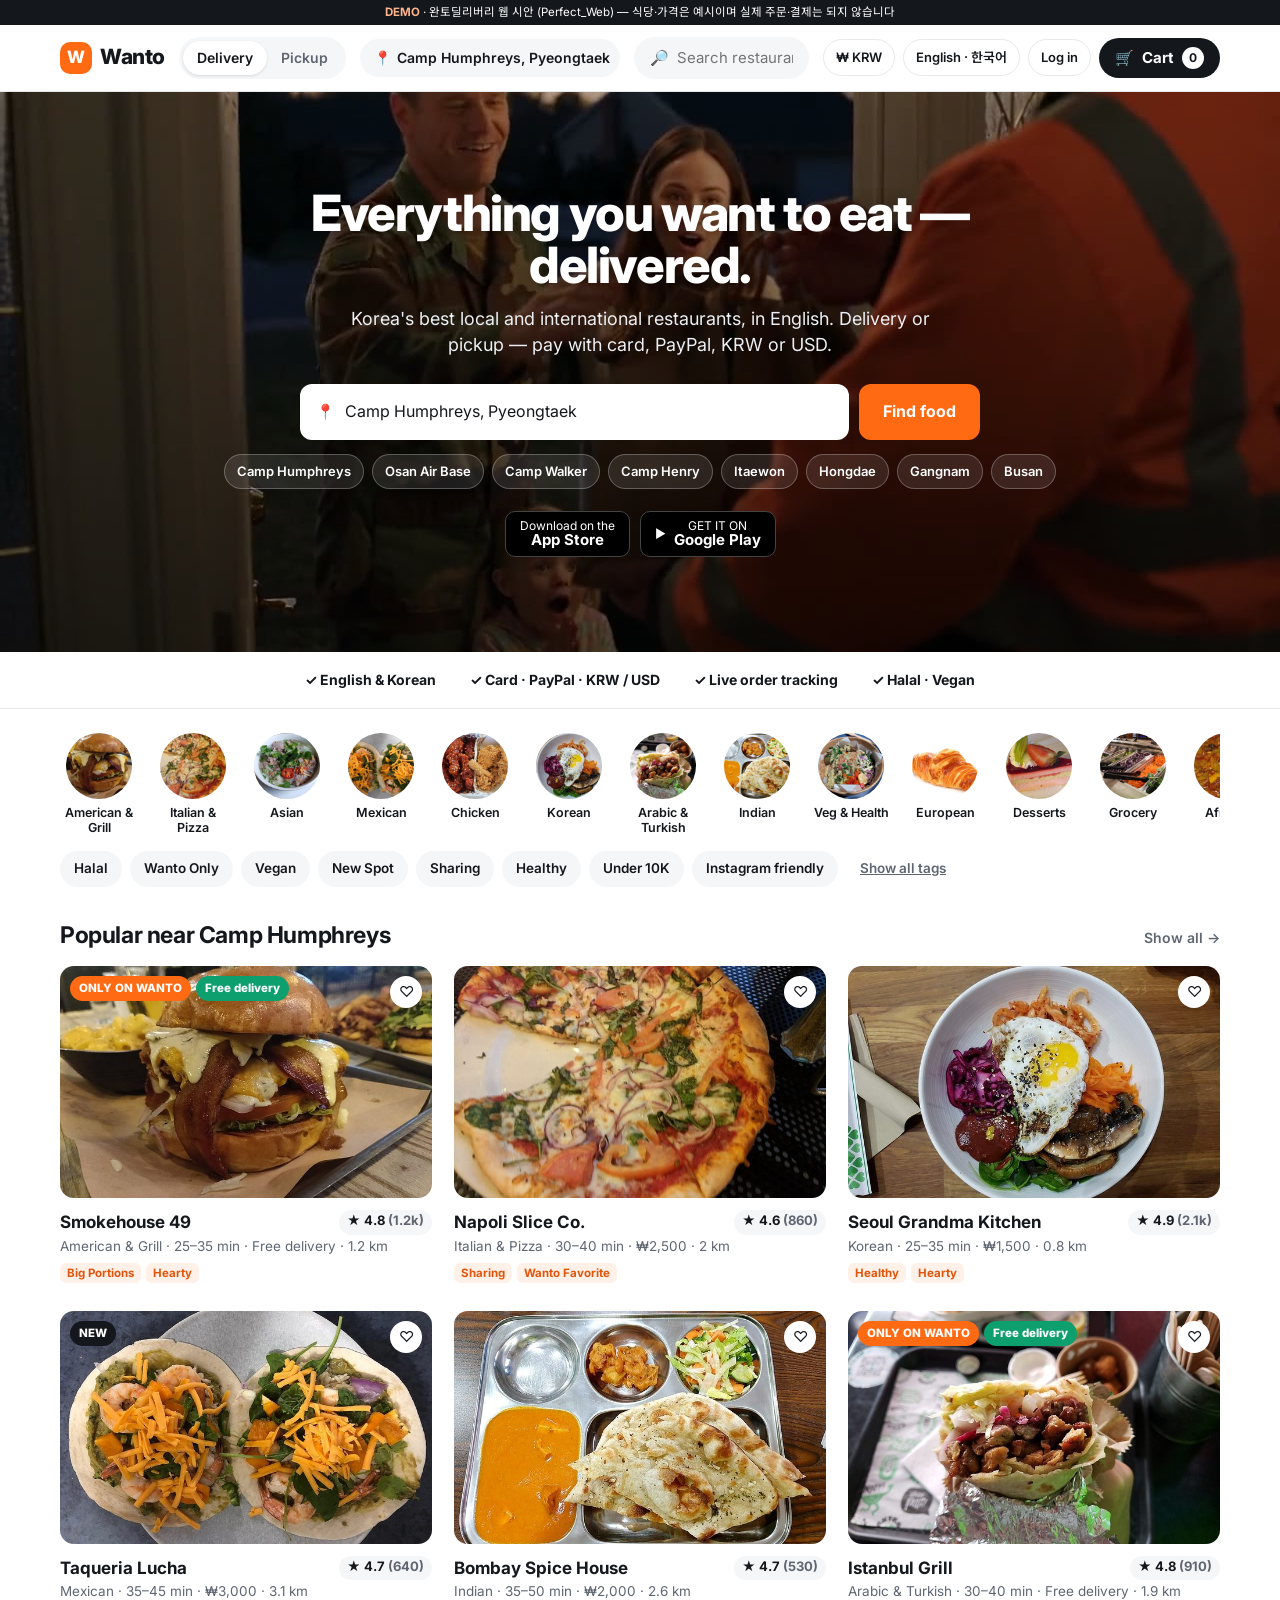
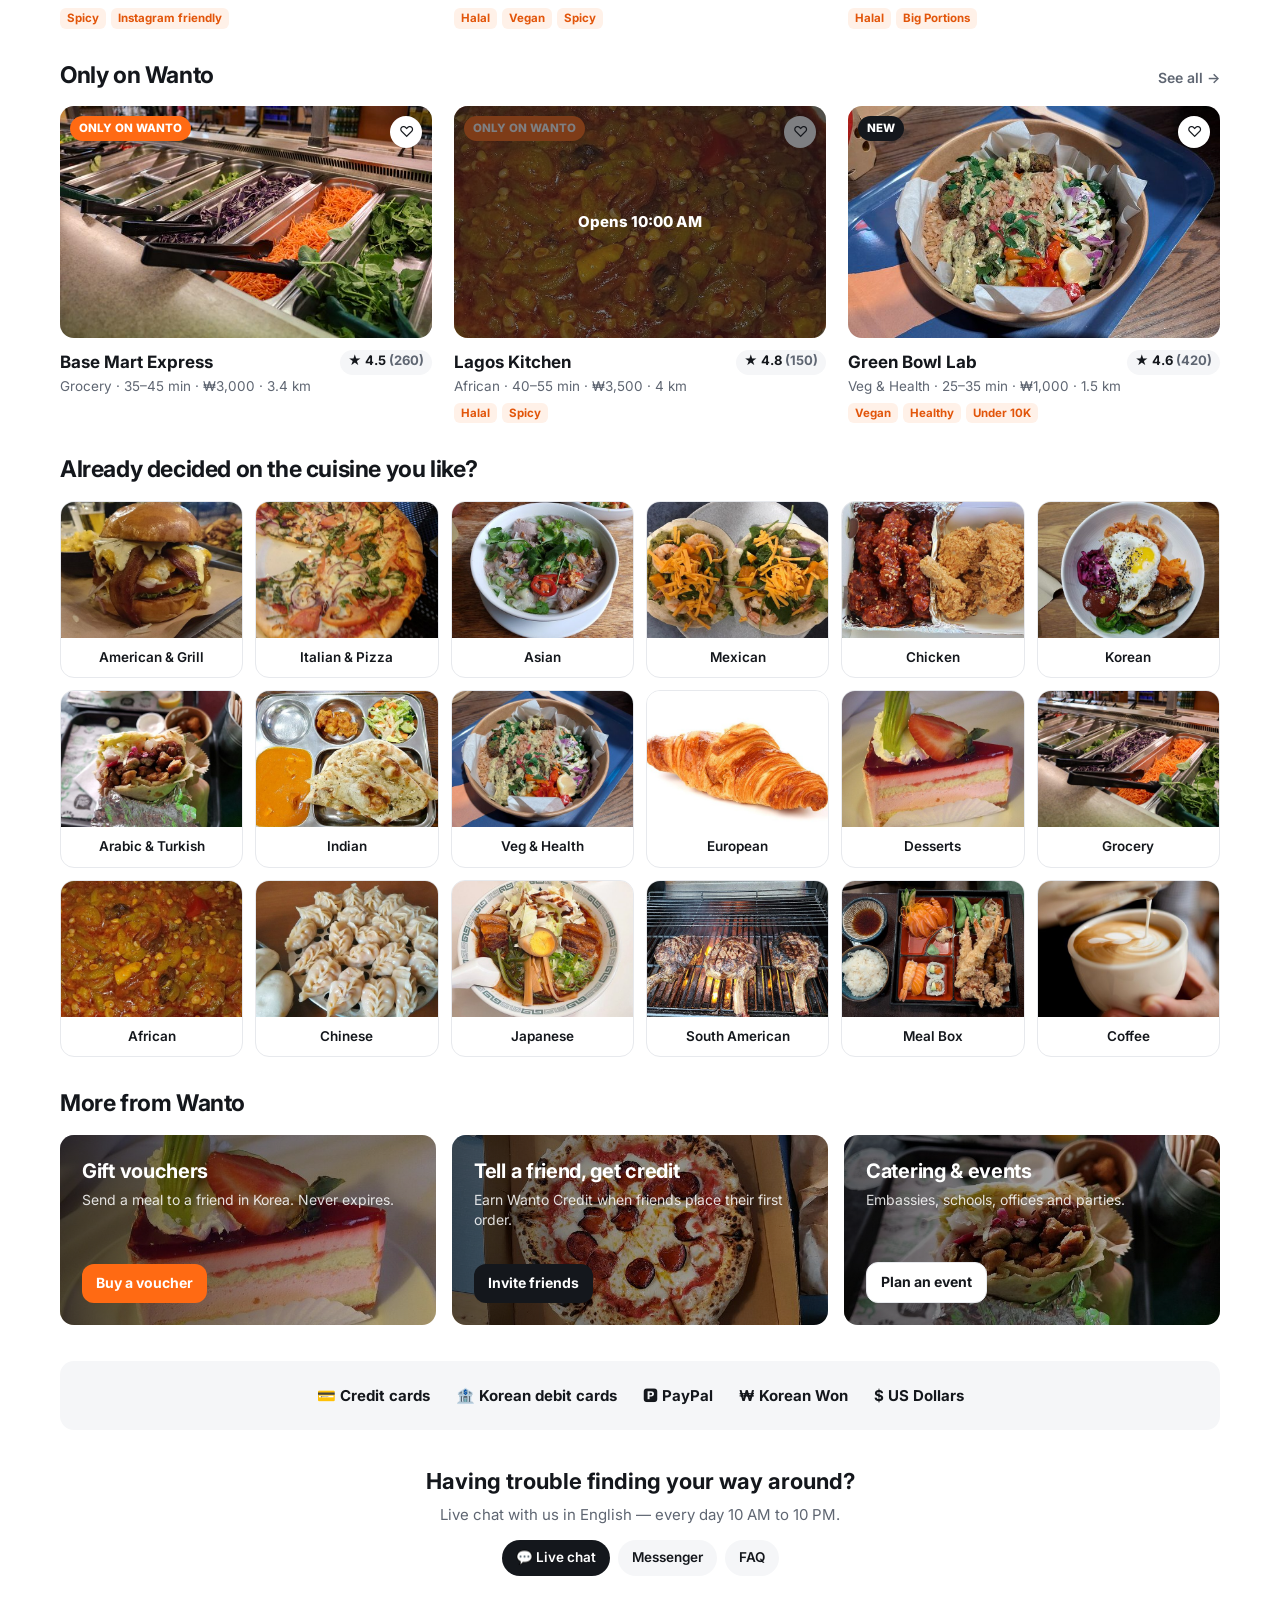
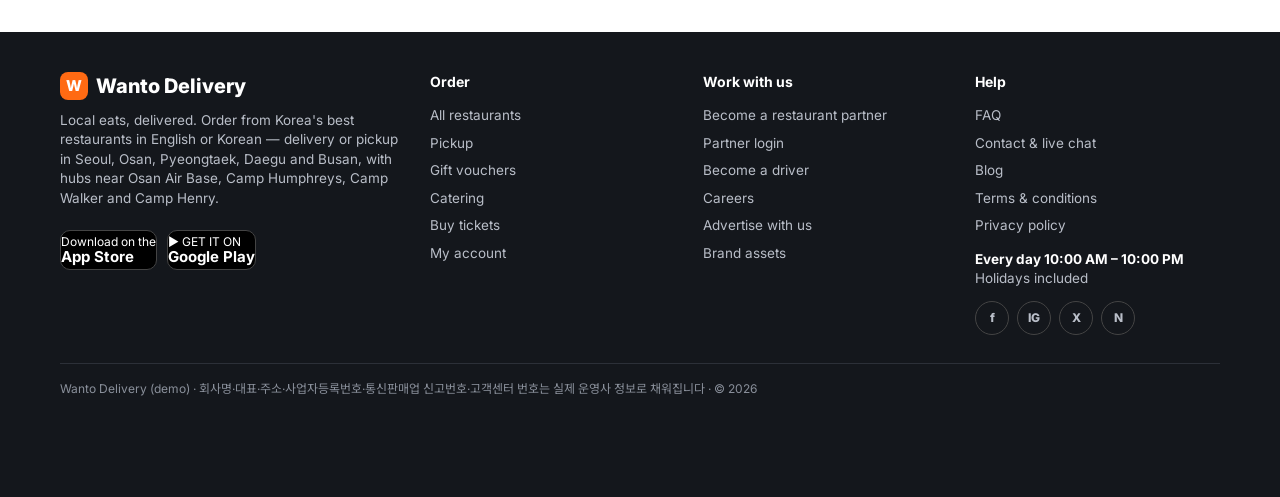
==== commit 0fd74edb: "완토딜리버리 시안: 실제 음식 사진·첫 화면 영상으로 다시 짬 - 첫 화면: 외국인 배달·현관 수령·군인 가족·친구 식사 4장면 영상(AI, 힉스필드) 배경 + 가운데 문구 - 식" ====
--- a/wanto-delivery/index.html
+++ b/wanto-delivery/index.html
@@ -62,9 +62,15 @@
 .chips{display:flex;gap:8px;flex-wrap:wrap}
 .chips button,.chips a{padding:8px 14px;border-radius:999px;background:var(--soft);font-weight:600;font-size:13.5px}
 .chips .on{background:var(--ink);color:#fff}
-/* 첫 화면 */
-.hero{position:relative;background:#1b1d22 url('data:image/svg+xml;utf8,<svg xmlns="http://www.w3.org/2000/svg" width="120" height="120"><text x="10" y="60" font-size="44" opacity=".13">🍔</text><text x="70" y="110" font-size="40" opacity=".13">🍕</text><text x="64" y="40" font-size="34" opacity=".13">🌮</text><text x="12" y="112" font-size="30" opacity=".13">🍜</text></svg>');color:#fff;padding:64px 0 54px;overflow:hidden}
-.hero h1{font-size:50px;line-height:1.05;letter-spacing:-1.4px;font-weight:800;max-width:700px}
+/* 첫 화면 — 영상 배경 (셔틀처럼 큰 그림 위에 가운데 문구) */
+.hero{position:relative;color:#fff;min-height:560px;display:flex;align-items:center;overflow:hidden;background:#222}
+.hero video,.hero .poster{position:absolute;inset:0;width:100%;height:100%;object-fit:cover}
+.hero::after{content:"";position:absolute;inset:0;background:linear-gradient(180deg,rgba(0,0,0,.25),rgba(0,0,0,.55))}
+.hero .wrap{position:relative;z-index:1;text-align:center;width:100%;padding-top:40px;padding-bottom:40px}
+.hero .wrap h1{margin:0 auto}.hero .wrap p{margin:14px auto 0;color:#eceff3}
+.hero .addr{margin:26px auto 0}.hero .bases{justify-content:center}.hero .stores{justify-content:center}
+.hero-old{position:relative;background:#1b1d22 url('data:image/svg+xml;utf8,<svg xmlns="http://www.w3.org/2000/svg" width="120" height="120"><text x="10" y="60" font-size="44" opacity=".13">🍔</text><text x="70" y="110" font-size="40" opacity=".13">🍕</text><text x="64" y="40" font-size="34" opacity=".13">🌮</text><text x="12" y="112" font-size="30" opacity=".13">🍜</text></svg>');color:#fff;padding:64px 0 54px;overflow:hidden}
+.hero h1{text-shadow:0 2px 18px rgba(0,0,0,.35);font-size:50px;line-height:1.05;letter-spacing:-1.4px;font-weight:800;max-width:700px}
 .hero p{color:#cfd3da;font-size:18px;margin-top:14px;max-width:600px}
 .addr{display:flex;gap:10px;margin-top:26px;max-width:680px}
 .addr .in{flex:1;display:flex;align-items:center;gap:10px;background:#fff;color:var(--ink);border-radius:12px;padding:0 16px;height:56px}
@@ -72,15 +78,15 @@
 .addr .go{background:var(--brand);color:#fff;border-radius:12px;padding:0 24px;font-weight:700;font-size:16px}
 .bases{display:flex;flex-wrap:wrap;gap:8px;margin-top:14px}
 .bases button{padding:7px 12px;border-radius:999px;background:rgba(255,255,255,.1);border:1px solid rgba(255,255,255,.25);font-size:13px;font-weight:600;color:#fff}
-.stores{display:flex;gap:10px;margin-top:24px}
+.stores{display:flex;gap:10px;margin-top:22px}
 .store{display:flex;align-items:center;gap:8px;background:#000;border:1px solid #444;border-radius:10px;padding:7px 14px;color:#fff;font-size:12px;line-height:1.1}
 .store b{display:block;font-size:15px}
-.trust{display:grid;grid-template-columns:repeat(4,1fr);gap:14px;margin-top:-26px;position:relative}
-.trust div{background:#fff;border:1px solid var(--line);border-radius:var(--r);padding:16px;box-shadow:0 6px 18px rgba(0,0,0,.06);font-size:13.5px;color:var(--sub)}
-.trust b{display:block;color:var(--ink);font-size:15px;margin-bottom:2px}
+.trust{display:flex;justify-content:center;gap:34px;flex-wrap:wrap;padding:18px 0;border-bottom:1px solid var(--line)}
+.trust div{font-size:13.5px;color:var(--sub);display:flex;gap:6px;align-items:baseline}
+.trust b{color:var(--ink);font-size:14px}
 .cats{display:flex;gap:16px;overflow-x:auto;padding:24px 0 6px;scrollbar-width:none}
 .cat{flex:none;display:flex;flex-direction:column;align-items:center;gap:6px;font-size:12.5px;font-weight:600;width:78px;text-align:center;line-height:1.2}
-.cat i{width:62px;height:62px;border-radius:50%;background:var(--soft);display:grid;place-items:center;font-style:normal;font-size:28px}
+.cat i{width:66px;height:66px;border-radius:50%;background:var(--soft) center/cover;display:grid;place-items:center;font-style:normal;font-size:28px}
 .cat.on i{background:var(--brand-soft);outline:2px solid var(--brand)}
 .tagrow{display:flex;gap:8px;flex-wrap:wrap;padding:10px 0 2px}
 .tagrow button{padding:8px 14px;border-radius:999px;background:var(--soft);font-weight:600;font-size:13.5px}
@@ -89,15 +95,17 @@
 .sortbar{display:flex;gap:10px;align-items:center;flex-wrap:wrap;margin-top:10px}
 .sortbar select{border:1.5px solid var(--line);border-radius:999px;padding:8px 12px;background:#fff;font-weight:600;font-size:13.5px}
 /* 식당 카드 */
-.grid{display:grid;grid-template-columns:repeat(4,1fr);gap:24px 18px}
+.grid{display:grid;grid-template-columns:repeat(3,1fr);gap:28px 22px}
 .card{cursor:pointer}
-.ph{position:relative;aspect-ratio:16/10;border-radius:var(--r);overflow:hidden;display:grid;place-items:center;font-size:56px}
+.ph{position:relative;aspect-ratio:16/10;border-radius:var(--r);overflow:hidden;display:grid;place-items:center;font-size:56px;background:var(--soft)}
+.ph img{position:absolute;inset:0;width:100%;height:100%;object-fit:cover;transition:transform .4s}
+.card:hover .ph img{transform:scale(1.04)}
 .ph .badges{position:absolute;left:10px;top:10px;display:flex;gap:5px;flex-wrap:wrap}
 .badge{background:#fff;border-radius:999px;padding:4px 9px;font-size:11.5px;font-weight:800}
 .badge.only{background:var(--brand);color:#fff}.badge.new{background:#14171c;color:#fff}.badge.free{background:var(--ok);color:#fff}
 .ph .fav{position:absolute;right:10px;top:10px;width:32px;height:32px;border-radius:50%;background:#fff;display:grid;place-items:center;font-size:15px}
 .ph.closed::after{content:"Opens 10:00 AM";position:absolute;inset:0;background:rgba(20,23,28,.55);color:#fff;display:grid;place-items:center;font-weight:800;font-size:15px}
-.card h3{font-size:16px;margin-top:10px;display:flex;justify-content:space-between;gap:8px}
+.card h3{font-size:17px;margin-top:12px;display:flex;justify-content:space-between;gap:8px}
 .card h3 .rt{flex:none;background:var(--soft);border-radius:999px;padding:1px 8px;font-size:13px}
 .card .meta{color:var(--sub);font-size:13.5px;margin-top:2px}
 .card .tags{display:flex;gap:5px;margin-top:6px;flex-wrap:wrap}
@@ -105,10 +113,12 @@
 .loadmore{display:flex;justify-content:center;margin:28px 0 8px}
 .cuisine-grid{display:grid;grid-template-columns:repeat(6,1fr);gap:12px}
 .cuisine-grid a{border:1px solid var(--line);border-radius:var(--r);padding:16px 8px;text-align:center;font-weight:600;font-size:13.5px}
-.cuisine-grid a i{display:block;font-style:normal;font-size:30px;margin-bottom:6px}
+.cuisine-grid a{padding:0;overflow:hidden}.cuisine-grid a span{display:block;padding:10px 6px}
+.cuisine-grid a i{display:block;aspect-ratio:4/3;background:var(--soft) center/cover}
 .cuisine-grid a:hover{border-color:var(--brand);background:var(--brand-soft)}
 .promo-row{display:grid;grid-template-columns:repeat(3,1fr);gap:16px}
-.promo{border-radius:var(--r);padding:22px;min-height:150px;display:flex;flex-direction:column;justify-content:space-between}
+.promo{border-radius:var(--r);padding:22px;min-height:190px;display:flex;flex-direction:column;justify-content:space-between;background-size:cover!important;background-position:center!important;color:#fff;position:relative;overflow:hidden}
+.promo::before{content:"";position:absolute;inset:0;background:linear-gradient(90deg,rgba(0,0,0,.62),rgba(0,0,0,.15))}.promo>*{position:relative}
 .promo h3{font-size:20px;letter-spacing:-.3px}.promo p{font-size:14px;opacity:.85;margin-top:4px}
 .promo .btn{align-self:flex-start;padding:9px 14px;font-size:14px;margin-top:12px}
 .accept{display:flex;gap:26px;flex-wrap:wrap;justify-content:center;padding:24px;background:var(--soft);border-radius:var(--r);margin-top:36px;font-weight:700}
@@ -117,7 +127,10 @@
 .help h2{font-size:22px}.help p{color:var(--sub);margin-top:6px}
 .help .chips{justify-content:center;margin-top:14px}
 /* 식당 화면 */
-.rs-hero{height:230px;display:grid;place-items:center;font-size:96px;position:relative}
+.rs-hero{height:320px;display:grid;grid-template-columns:2fr 1fr;grid-template-rows:1fr 1fr;gap:4px;position:relative;background:#fff}
+.rs-hero .rp{background:center/cover}.rs-hero .rp:first-child{grid-row:1/3}
+.rs-hero .cap{position:absolute;inset:auto 0 0 0;padding:60px 24px 18px;background:linear-gradient(transparent,rgba(0,0,0,.6));color:#fff;text-align:center}
+.rs-hero .cap b{font-size:34px;letter-spacing:-.6px;display:block}.rs-hero .cap span{opacity:.9;font-size:14px}
 .rs-hero .back{position:absolute;left:20px;top:16px;background:#fff;border-radius:999px;padding:8px 14px;font-weight:700;font-size:14px}
 .rs-head{display:flex;justify-content:space-between;align-items:flex-end;gap:20px;margin-top:18px}
 .rs-head h1{font-size:32px;letter-spacing:-.6px;display:flex;align-items:center;gap:10px;flex-wrap:wrap}
@@ -140,7 +153,7 @@
 .item p{color:var(--sub);font-size:13px;margin-top:3px;display:-webkit-box;-webkit-line-clamp:2;-webkit-box-orient:vertical;overflow:hidden}
 .item .pr{font-weight:700;margin-top:6px;font-size:14px}
 .item .pr small{color:var(--sub);font-weight:500}
-.item .im{width:94px;height:94px;border-radius:12px;display:grid;place-items:center;font-size:40px;position:relative;flex:none}
+.item .im{width:110px;height:94px;border-radius:12px;display:grid;place-items:center;font-size:40px;position:relative;flex:none;background:var(--soft) center/cover}
 .item .im .add{position:absolute;right:-4px;bottom:-4px;width:30px;height:30px;border-radius:50%;background:#fff;box-shadow:0 1px 4px rgba(0,0,0,.25);display:grid;place-items:center;font-weight:800}
 .lb{display:inline-block;font-size:10.5px;font-weight:800;border-radius:5px;padding:1px 6px;margin-right:5px;vertical-align:2px}
 .lb.best{background:var(--brand);color:#fff}.lb.new{background:#14171c;color:#fff}.lb.veg{background:#e3f6ec;color:var(--ok)}.lb.hot{background:#ffe3e3;color:#c92a2a}
@@ -228,17 +241,19 @@
 .drawer a{display:block;padding:11px 4px;font-weight:600;border-bottom:1px solid var(--line)}
 @media (max-width:1100px){.grid{grid-template-columns:repeat(3,1fr)}.rs-body{grid-template-columns:1fr 320px}.rs-nav{display:none}.cuisine-grid{grid-template-columns:repeat(4,1fr)}}
 @media (max-width:760px){
+  .hero{min-height:520px}.rs-hero{height:230px}
+  .rs-hero .cap b{font-size:24px}
   .appbar{display:flex}
   .hd{height:58px;gap:10px}.mode,.search,.hd-r .pill,.cart-btn .t{display:none}.menu-btn{display:block}
   .addr-chip{max-width:none;flex:1;font-size:13px}
   .hero{padding:30px 0 44px}.hero h1{font-size:32px}.hero p{font-size:15px}
   .addr{flex-direction:column}.addr .go{height:52px}.stores{display:none}
-  .trust{grid-template-columns:1fr 1fr;gap:10px}.trust div{padding:12px;font-size:12.5px}
+  .trust{gap:8px 18px}.trust div{font-size:12px}
   .grid{grid-template-columns:1fr 1fr;gap:16px 12px}.ph{font-size:40px}
   .card h3{font-size:14.5px;flex-direction:column;gap:2px}.card h3 .rt{align-self:flex-start}.card .meta{font-size:12.5px}
   .cuisine-grid{grid-template-columns:repeat(3,1fr)}.promo-row,.two,.feat3,.info-grid{grid-template-columns:1fr}
   .rs-body{grid-template-columns:1fr}.cart{position:static}.items{grid-template-columns:1fr}
-  .rs-hero{height:160px;font-size:66px}.rs-head{flex-direction:column;align-items:flex-start}.rs-head h1{font-size:25px}
+  .rs-hero{height:230px}.rs-head{flex-direction:column;align-items:flex-start}.rs-head h1{font-size:25px}
   .co,.acc{grid-template-columns:1fr;margin:16px auto 40px}.acc nav{flex-direction:row;overflow-x:auto}
   .page h1{font-size:26px}.amounts{grid-template-columns:repeat(2,1fr)}
   .ft{grid-template-columns:1fr 1fr}
@@ -250,7 +265,7 @@
 </style>
 </head>
 <body>
-<div class="demo"><b>DEMO</b> · <span data-t="demo">완토딜리버리 웹 시안 (Perfect_Web) — 식당·가격은 예시이며 실제 주문·결제는 되지 않습니다</span></div>
+<div class="demo" style="font-size:11.5px;padding:4px 12px"><b>DEMO</b> · <span data-t="demo">완토딜리버리 웹 시안 (Perfect_Web) — 식당·가격은 예시이며 실제 주문·결제는 되지 않습니다</span></div>
 <div class="appbar"><span style="font-size:22px">🛵</span><b data-t="appbar">Get ₩5,000 off your first app order</b><a class="get">Open app</a></div>
 <header><div class="wrap hd">
   <a class="logo" data-go="home"><i>W</i>Wanto</a>
@@ -309,6 +324,11 @@
 const CUIS = [['American & Grill','🍔'],['Italian & Pizza','🍕'],['Asian','🍜'],['Mexican','🌮'],['Chicken','🍗'],['Korean','🍲'],['Arabic & Turkish','🥙'],['Indian','🍛'],['Veg & Health','🥗'],['European','🥖'],['Desserts','🍰'],['Grocery','🛒'],['African','🍲'],['Chinese','🥟'],['Japanese','🍣'],['South American','🫓'],['Meal Box','🍱'],['Coffee','☕']];
 const TAGS = ['Halal','Wanto Only','Vegan','New Spot','Sharing','Healthy','Under 10K','Instagram friendly','Spicy','Big Portions','Hearty','Wanto Favorite'];
 const AREAS = ['Camp Humphreys','Osan Air Base','Camp Walker','Camp Henry','Itaewon','Hongdae','Gangnam','Busan'];
+const PH = {1:['burger1','burger2','fries'],2:['pizza1','pizza2','pizza3'],3:['korean1','korean2','korean3'],4:['taco1','burrito','taco2'],5:['curry1','naan','curry2'],6:['kebab1','kebab2','salad2'],
+ 7:['chicken1','chicken2','fries'],8:['salad1','salad2','korean3'],9:['pho1','pho2','dumpling2'],10:['cake1','cupcake','cake2'],11:['coffee1','croissant2','coffee2'],12:['grocery','croissant1','coffee2'],
+ 13:['ramen1','ramen2','dumpling1'],14:['dumpling1','dumpling2','pho2'],15:['african1','african2','steak2'],16:['steak1','steak2','salad2'],17:['bento','korean2','ramen2'],18:['croissant1','croissant2','coffee1'],19:['burger3','fries','burger2']};
+const CIMG = {'American & Grill':'burger1','Italian & Pizza':'pizza1','Asian':'pho1','Mexican':'taco1','Chicken':'chicken1','Korean':'korean1','Arabic & Turkish':'kebab1','Indian':'curry1','Veg & Health':'salad1','European':'croissant1','Desserts':'cake1','Grocery':'grocery','African':'african1','Chinese':'dumpling1','Japanese':'ramen1','South American':'steak1','Meal Box':'bento','Coffee':'coffee1'};
+const img = n => `img/${n}.jpg`;
 const COL = ['#ffe8cc','#e7f5ff','#fff3bf','#ebfbee','#f3f0ff','#ffe3e3','#e6fcf5','#fff0f6'];
 const R = [
  {id:1,n:'Smokehouse 49',c:'American & Grill',e:'🍔',r:4.8,v:1200,t:'25–35',fee:0,min:12000,tags:['Wanto Only','Big Portions','Hearty'],dist:1.2,only:1,pick:1},
@@ -331,10 +351,10 @@
  {id:18,n:'Brussels Bistro',c:'European',e:'🥖',r:4.7,v:310,t:'35–45',fee:2500,min:18000,tags:['Instagram friendly'],dist:2.9},
  {id:19,n:'Concierge: Burger Chain (Itaewon)',c:'American & Grill',e:'🍟',r:4.3,v:3400,t:'45–60',fee:4000,min:20000,tags:['Sharing'],dist:4.5,concierge:1}];
 const MENU = {
- 'Most popular':[['Classic Smash Burger','Two smashed beef patties, American cheese, pickles, house sauce.',9900,'🍔','best'],['Bacon BBQ Burger','Thick-cut bacon, onion rings, smoky BBQ sauce.',12500,'🍔','best'],['Loaded Fries','Fries with cheese sauce, bacon bits and jalapeños.',6500,'🍟','']],
- 'New':[['Truffle Mushroom Burger','Truffle mayo, sautéed mushrooms, Swiss cheese.',13900,'🍔','new'],['Nashville Hot Sandwich','Crispy thigh, Nashville hot oil, slaw.',11500,'🥪','hot']],
- 'Burgers':[['Double Cheeseburger','Two patties, double cheese, onions.',11000,'🍔',''],['Beyond Burger','Plant-based patty, vegan mayo, lettuce, tomato.',12900,'🍔','veg'],['Kids Burger','Single patty and cheese.',6900,'🍔','']],
- 'Sides & Drinks':[['Onion Rings','Beer-battered, ranch dip.',5500,'🧅',''],['Craft Root Beer','Glass bottle, 355 ml.',3500,'🥤',''],['Milkshake','Vanilla, chocolate or strawberry.',5900,'🥛','']]};
+ 'Most popular':[['Classic Smash Burger','Two smashed beef patties, American cheese, pickles, house sauce.',9900,'burger1','best'],['Bacon BBQ Burger','Thick-cut bacon, onion rings, smoky BBQ sauce.',12500,'burger2','best'],['Loaded Fries','Fries with cheese sauce, bacon bits and jalapeños.',6500,'fries','']],
+ 'New':[['Truffle Mushroom Burger','Truffle mayo, sautéed mushrooms, Swiss cheese.',13900,'burger3','new'],['Nashville Hot Sandwich','Crispy thigh, Nashville hot oil, slaw.',11500,'chicken2','hot']],
+ 'Burgers':[['Double Cheeseburger','Two patties, double cheese, onions.',11000,'burger2',''],['Beyond Burger','Plant-based patty, vegan mayo, lettuce, tomato.',12900,'salad1','veg'],['Kids Burger','Single patty and cheese.',6900,'burger1','']],
+ 'Sides & Drinks':[['Onion Rings','Beer-battered, ranch dip.',5500,'fries',''],['Craft Root Beer','Glass bottle, 355 ml.',3500,'coffee2',''],['Milkshake','Vanilla, chocolate or strawberry.',5900,'cupcake','']]};
 const FAQ = [
  ['Ordering','What is Wanto Delivery?','We connect you with local restaurants in Korea and let you order online in English or Korean. Menu prices are set by each restaurant.'],
  ['Ordering','How do I order?','Enter your address → pick a restaurant → add food to your cart → check out and pay. You can check out as a guest or with an account.'],
@@ -354,7 +374,7 @@
  ['Business','How do I add my restaurant or ask for a new city?','Use Become a restaurant partner, or write to us from the Contact page.']];
 
 /* ── 상태 ── */
-let cur = 'KRW', lang = 'en', pick = 0, cat = null, tags = new Set(), sort = 'rec', shown = 8, cart = [], rest = R[0], allTags = false;
+let cur = 'KRW', lang = 'en', pick = 0, cat = null, tags = new Set(), sort = 'rec', shown = 9, cart = [], rest = R[0], allTags = false;
 const $ = id => document.getElementById(id);
 const money = w => cur === 'KRW' ? '₩' + w.toLocaleString() : '$' + (w / USD).toFixed(2);
 const both = w => cur === 'KRW' ? `₩${w.toLocaleString()} <small>≈ $${(w / USD).toFixed(2)}</small>` : `$${(w / USD).toFixed(2)} <small>≈ ₩${w.toLocaleString()}</small>`;
@@ -371,7 +391,7 @@
 /* ── 카드 ── */
 function card(r){
   const b = (r.only ? `<span class="badge only">${L('ONLY ON WANTO','완토 단독')}</span>` : '') + (r.neu ? `<span class="badge new">NEW</span>` : '') + (!r.fee ? `<span class="badge free">${L('Free delivery','배달비 무료')}</span>` : '');
-  return `<div class="card" data-r="${r.id}"><div class="ph ${r.closed?'closed':''}" style="background:${COL[r.id%8]}">${r.e}<div class="badges">${b}</div><span class="fav">♡</span></div>
+  return `<div class="card" data-r="${r.id}"><div class="ph ${r.closed?'closed':''}"><img src="${img(PH[r.id][0])}" alt="${r.n}" loading="lazy"><div class="badges">${b}</div><span class="fav">♡</span></div>
    <h3>${r.n}<span class="rt">★ ${r.r} <span class="muted">(${r.v>999?(r.v/1000).toFixed(1)+'k':r.v})</span></span></h3>
    <div class="meta">${r.c} · ${pick ? L('Pickup ','포장 ') + (+r.t.split('–')[0]-10) + L(' min',' 분') : r.t + L(' min',' 분') + ' · ' + (r.fee ? money(r.fee) : L('Free delivery','배달비 무료'))} · ${r.dist} km</div>
    <div class="tags">${r.tags.filter(t=>t!=='Wanto Only').slice(0,3).map(t=>`<span>${t}</span>`).join('')}</div></div>`; }
@@ -385,31 +405,31 @@
   return X; }
 function tagRow(){ const T = allTags ? TAGS : TAGS.slice(0,8);
   return `<div class="tagrow">${T.map(t=>`<button class="${tags.has(t)?'on':''}" data-tag="${t}">${t}</button>`).join('')}<button class="more" id="allTags">${allTags?L('Fewer tags','태그 접기'):L('Show all tags','태그 모두 보기')}</button></div>`; }
-function catRow(){ return `<div class="cats">${CUIS.map(([n,e])=>`<button class="cat ${n===cat?'on':''}" data-cat="${n}"><i>${e}</i>${n}</button>`).join('')}</div>`; }
+function catRow(){ return `<div class="cats">${CUIS.map(([n,e])=>`<button class="cat ${n===cat?'on':''}" data-cat="${n}"><i style="background-image:url(${img(CIMG[n])})"></i>${n}</button>`).join('')}</div>`; }
 
 /* ── 화면들 ── */
 function vHome(){
-  const top = R.filter(r=>!r.closed).slice(0,8);
-  $('v-home').innerHTML = `<section class="hero"><div class="wrap">
+  const top = R.filter(r=>!r.closed).slice(0,6);
+  $('v-home').innerHTML = `<section class="hero"><img class="poster" src="img/hero-poster.jpg" alt=""><video autoplay muted loop playsinline preload="auto" poster="img/hero-poster.jpg"><source src="img/hero.mp4" type="video/mp4"></video><div class="wrap">
    <h1>${L('Everything you want to eat — delivered.','먹고 싶은 건 전부, 문 앞까지.')}</h1>
    <p>${L('Korea\'s best local and international restaurants, in English. Delivery or pickup — pay with card, PayPal, KRW or USD.','한국 맛집과 세계 음식을 영어로 주문하세요. 배달·포장, 카드·PayPal·원화·달러 결제.')}</p>
    <div class="addr"><label class="in">📍 <input id="addrIn" value="${addr()}" aria-label="Delivery address"></label><button class="go" id="findBtn">${L('Find food','음식 찾기')}</button></div>
    <div class="bases">${AREAS.map(a=>`<button data-area="${a}">${a}</button>`).join('')}</div>
    <div class="stores"><a class="store"> <span>Download on the<b>App Store</b></span></a><a class="store">▶ <span>GET IT ON<b>Google Play</b></span></a></div></div></section>
   <div class="wrap">
-   <div class="trust"><div><b>${L('English & Korean','영어·한국어')}</b>${L('Menus, ordering and support','메뉴·주문·상담 모두')}</div><div><b>Card · PayPal</b>KRW / USD</div><div><b>${L('Live order tracking','실시간 주문 추적')}</b>${L('Text + email updates','문자·이메일 안내')}</div><div><b>Halal · Vegan</b>${L('12 food tags to filter','태그 12개로 걸러 보기')}</div></div>
+   </div><div class="trust"><div><b>✓ ${L('English & Korean','영어·한국어')}</b></div><div><b>✓ Card · PayPal · KRW / USD</b></div><div><b>✓ ${L('Live order tracking','실시간 주문 추적')}</b></div><div><b>✓ Halal · Vegan</b></div></div><div class="wrap">
    ${catRow()}${tagRow()}
    <div class="sec-t"><h2>${L('Popular near ','인기 식당 · ')}${addr().split(',')[0]}</h2><a data-go="list">${L('Show all →','모두 보기 →')}</a></div>
    <div class="grid">${top.map(card).join('')}</div>
    <div class="sec-t"><h2>${L('Only on Wanto','완토에만 있는 식당')}</h2><a data-go="list" data-tagset="Wanto Only">${L('See all →','모두 보기 →')}</a></div>
-   <div class="grid">${R.filter(r=>r.only).map(card).join('')}</div>
+   <div class="grid">${R.filter(r=>r.only && !top.includes(r)).concat(R.filter(r=>r.neu && !top.includes(r))).slice(0,3).map(card).join('')}</div>
    <div class="sec-t"><h2>${L('Already decided on the cuisine you like?','먹고 싶은 종류를 골랐나요?')}</h2></div>
-   <div class="cuisine-grid">${CUIS.map(([n,e])=>`<a data-go="list" data-catset="${n}"><i>${e}</i>${n}</a>`).join('')}</div>
+   <div class="cuisine-grid">${CUIS.map(([n,e])=>`<a data-go="list" data-catset="${n}"><i style="background-image:url(${img(CIMG[n])})"></i><span>${n}</span></a>`).join('')}</div>
    <div class="sec-t"><h2>${L('More from Wanto','완토 더 보기')}</h2></div>
    <div class="promo-row">
-    <div class="promo" style="background:#fff1e8"><div><h3>${L('Gift vouchers','기프트 바우처')}</h3><p>${L('Send a meal to a friend in Korea. Never expires.','한국에 있는 친구에게 식사를 선물하세요. 유효기간 없음.')}</p></div><a class="btn" data-go="voucher">${L('Buy a voucher','바우처 사기')}</a></div>
-    <div class="promo" style="background:#e7f5ff"><div><h3>${L('Tell a friend, get credit','친구 추천하고 크레딧 받기')}</h3><p>${L('Earn Wanto Credit when friends place their first order.','친구가 첫 주문을 하면 크레딧이 쌓여요.')}</p></div><a class="btn dark" data-go="account" data-acc="refer">${L('Invite friends','친구 초대')}</a></div>
-    <div class="promo" style="background:#ebfbee"><div><h3>${L('Catering & events','케이터링·행사')}</h3><p>${L('Embassies, schools, offices and parties.','대사관·학교·회사·파티 음식.')}</p></div><a class="btn ghost" data-go="catering">${L('Plan an event','문의하기')}</a></div></div>
+    <div class="promo" style="background:url(img/cake1.jpg)"><div><h3>${L('Gift vouchers','기프트 바우처')}</h3><p>${L('Send a meal to a friend in Korea. Never expires.','한국에 있는 친구에게 식사를 선물하세요. 유효기간 없음.')}</p></div><a class="btn" data-go="voucher">${L('Buy a voucher','바우처 사기')}</a></div>
+    <div class="promo" style="background:url(img/pizza2.jpg)"><div><h3>${L('Tell a friend, get credit','친구 추천하고 크레딧 받기')}</h3><p>${L('Earn Wanto Credit when friends place their first order.','친구가 첫 주문을 하면 크레딧이 쌓여요.')}</p></div><a class="btn dark" data-go="account" data-acc="refer">${L('Invite friends','친구 초대')}</a></div>
+    <div class="promo" style="background:url(img/kebab1.jpg)"><div><h3>${L('Catering & events','케이터링·행사')}</h3><p>${L('Embassies, schools, offices and parties.','대사관·학교·회사·파티 음식.')}</p></div><a class="btn ghost" data-go="catering">${L('Plan an event','문의하기')}</a></div></div>
    <div class="accept"><span>💳 Credit cards</span><span>🏦 Korean debit cards</span><span>🅿️ PayPal</span><span>₩ Korean Won</span><span>$ US Dollars</span></div>
    <div class="help"><h2>${L('Having trouble finding your way around?','찾기 어려우신가요?')}</h2><p>${L('Live chat with us in English — every day 10 AM to 10 PM.','매일 오전 10시~오후 10시, 영어로 실시간 상담.')}</p>
     <div class="chips"><a class="on" data-go="contact">💬 Live chat</a><a data-go="contact">Messenger</a><a data-go="faq">FAQ</a></div></div>
@@ -435,9 +455,9 @@
    <p style="margin-top:14px;color:var(--sub);font-size:14px">${r.concierge?L('Wanto Concierge: we place this order for you with the restaurant\'s own delivery partner. Delivery usually takes about an hour. Concierge orders cannot be canceled once placed.','완토 컨시어지: 이 식당은 완토가 대신 주문합니다. 보통 1시간 정도 걸리고, 주문 후에는 취소할 수 없습니다.'):L('A neighborhood favorite with an English menu. Allergy or spice request? Add a note at checkout — we translate it to Korean for the kitchen.','영어 메뉴가 있는 동네 맛집. 알레르기·맵기 요청은 결제할 때 적으면 한국어로 번역해 주방에 전달합니다.')}</p></div>
    <div><div class="map">${r.n}</div><p class="hint" style="margin-top:8px">📍 ${r.dist} km ${L('from','· 기준')} ${addr()} · <a style="text-decoration:underline">${L('View map','지도 보기')}</a></p></div></div>`;
   const menu = `<div class="rs-body"><nav class="rs-nav">${Object.keys(MENU).map((k,i)=>`<a class="${i?'':'on'}" href="#m${i}">${k}</a>`).join('')}</nav>
-   <div class="menu">${Object.entries(MENU).map(([k,its],i)=>`<h2 id="m${i}">${k}</h2><div class="items">${its.map(([n,d,p,e,l])=>`<div class="item" data-add="${n}|${p}|${e}"><div class="t"><h4>${l?`<span class="lb ${l}">${{best:'BEST',new:'NEW',veg:'VEGAN',hot:'SPICY'}[l]}</span>`:''}${n}</h4><p>${d}</p><div class="pr">${both(p)}</div></div><div class="im" style="background:${COL[(r.id+p)%8]}">${e}<span class="add">+</span></div></div>`).join('')}</div>`).join('')}</div>
+   <div class="menu">${Object.entries(MENU).map(([k,its],i)=>`<h2 id="m${i}">${k}</h2><div class="items">${its.map(([n,d,p,e,l])=>`<div class="item" data-add="${n}|${p}|${e}"><div class="t"><h4>${l?`<span class="lb ${l}">${{best:'BEST',new:'NEW',veg:'VEGAN',hot:'SPICY'}[l]}</span>`:''}${n}</h4><p>${d}</p><div class="pr">${both(p)}</div></div><div class="im" style="background-image:url(${img(e)})"><span class="add">+</span></div></div>`).join('')}</div>`).join('')}</div>
    <aside class="cart" id="cartBox"></aside></div>`;
-  $('v-rest').innerHTML = `<div class="rs-hero" style="background:${COL[r.id%8]}">${r.e}<a class="back" data-go="list">← ${L('All restaurants','전체 식당')}</a></div><div class="wrap">
+  $('v-rest').innerHTML = `<div class="rs-hero">${PH[r.id].map(n=>`<div class="rp" style="background-image:url(${img(n)})"></div>`).join('')}<div class="cap"><b>${r.n}</b><span>${r.c} · ★ ${r.r} · ${r.t} ${L('min','분')}</span></div><a class="back" data-go="list">← ${L('All restaurants','전체 식당')}</a></div><div class="wrap">
    <div class="rs-head"><div><h1>${r.n}${r.only?`<span class="badge only">${L('ONLY ON WANTO','완토 단독')}</span>`:''}${r.neu?'<span class="badge new">NEW</span>':''}</h1>
    <div class="rs-info"><span><b>★ ${r.r}</b> (${r.v.toLocaleString()} ${L('ratings','개 평가')})</span><span>${r.c}</span><span><b>${r.t} ${L('min','분')}</b></span><span>${r.fee?money(r.fee)+L(' delivery',' 배달비'):`<b>${L('Free delivery','배달비 무료')}</b>`}</span><span>${L('Min. order ','최소주문 ')}${money(r.min)}</span><span>${r.dist} km</span></div></div>
    <div class="mode"><button class="${pick?'':'on'}" data-pickset="0">${L('Delivery','배달')}</button><button class="${pick?'on':''}" data-pickset="1" ${r.pick?'':'disabled style="opacity:.4"'}>${L('Pickup','포장')}</button></div></div>
@@ -449,7 +469,7 @@
   $('cartN').textContent = cart.reduce((t,c)=>t+c.q,0);
   const b = $('cartBox'); if (!b) return;
   const sub = cart.reduce((t,c)=>t+c.p*c.q,0), fee = pick ? 0 : rest.fee, left = Math.max(0, rest.min - sub);
-  b.innerHTML = `<h3>${L('Your order','내 주문')}</h3><div class="hint">${rest.n} · ${pick?L('Pickup','포장'):L('Delivery','배달')}</div>` + (cart.length ? cart.map((c,i)=>`<div class="ln"><span>${c.e} ${c.n}</span><span class="q"><button data-m="${i}">−</button>${c.q}<button data-p="${i}">+</button></span></div>`).join('')
+  b.innerHTML = `<h3>${L('Your order','내 주문')}</h3><div class="hint">${rest.n} · ${pick?L('Pickup','포장'):L('Delivery','배달')}</div>` + (cart.length ? cart.map((c,i)=>`<div class="ln"><span>${c.n}</span><span class="q"><button data-m="${i}">−</button>${c.q}<button data-p="${i}">+</button></span></div>`).join('')
    + `<div class="bar"><i style="width:${Math.min(100,sub/rest.min*100)}%"></i></div><div class="hint">${left?L(`Add ${money(left)} more to reach the ${money(rest.min)} minimum`,`최소주문 ${money(rest.min)}까지 ${money(left)} 남았어요`):L('Minimum order reached ✓','최소주문 금액 달성 ✓')}</div>
    <div class="sum"><div><span>${L('Subtotal','주문금액')}</span><span>${money(sub)}</span></div><div><span>${L('Delivery fee','배달비')}</span><span>${fee?money(fee):L('Free','무료')}</span></div><div class="tot"><span>${L('Total','합계')}</span><span>${money(sub+fee)}</span></div></div>
    <button class="btn block" id="toCo" style="margin-top:12px" ${left?'disabled':''}>${L('Place order','주문하기')}</button><p class="hint" style="margin-top:8px">${L('No account needed — check out as a guest or log in for credit.','회원가입 없이 주문 가능 · 로그인하면 크레딧 사용')}</p>`
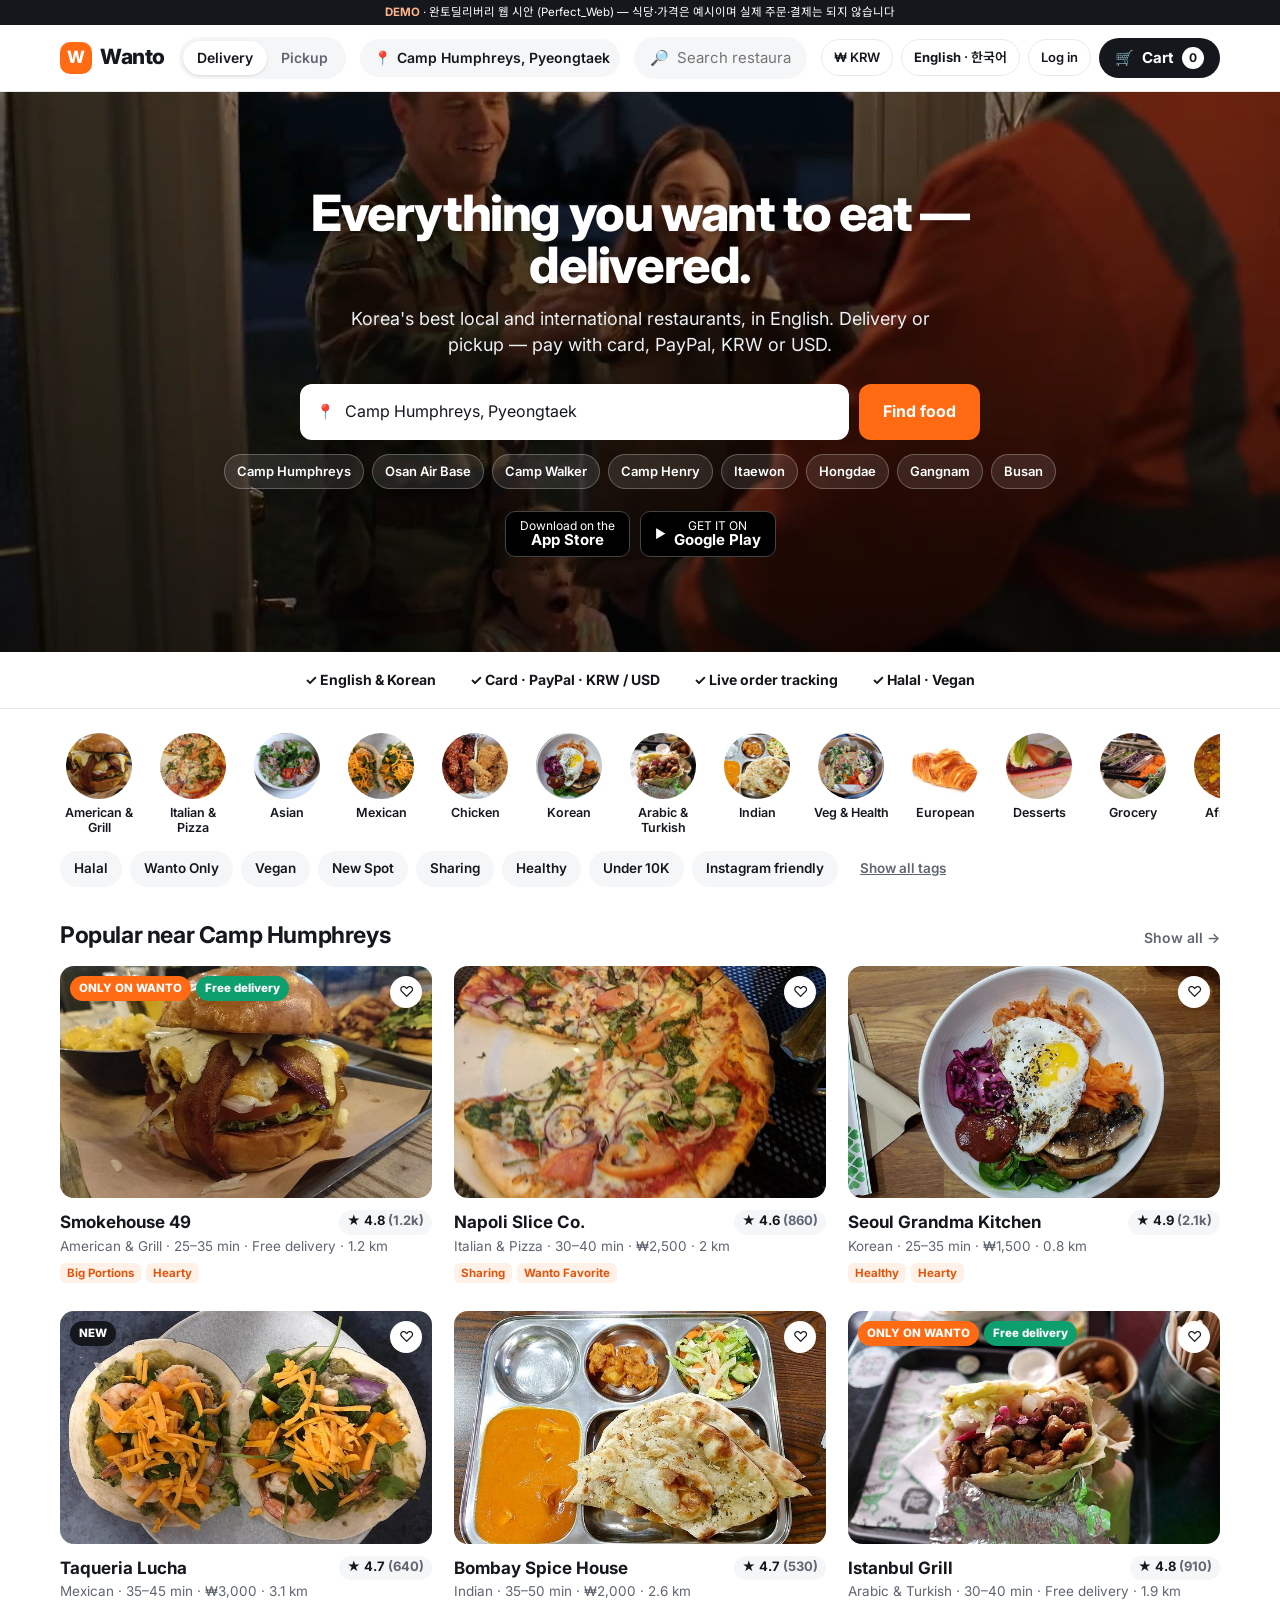
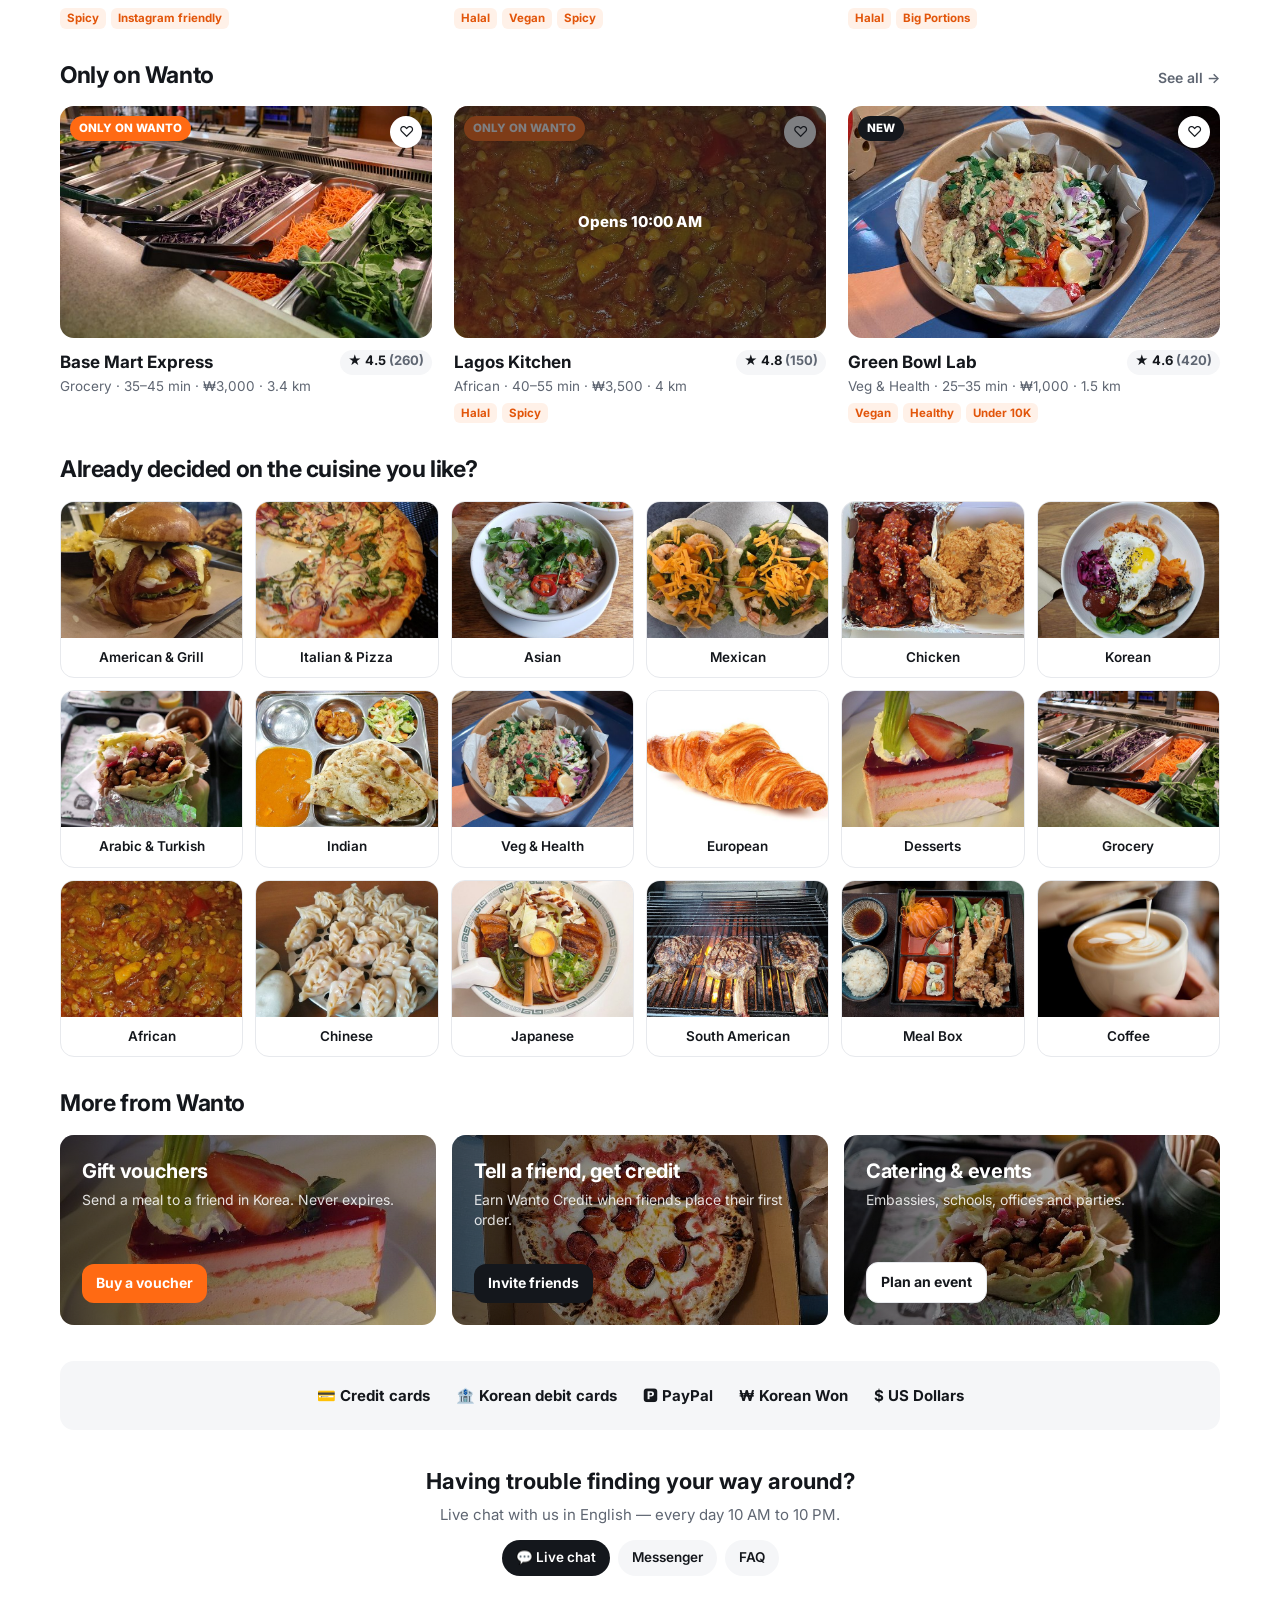
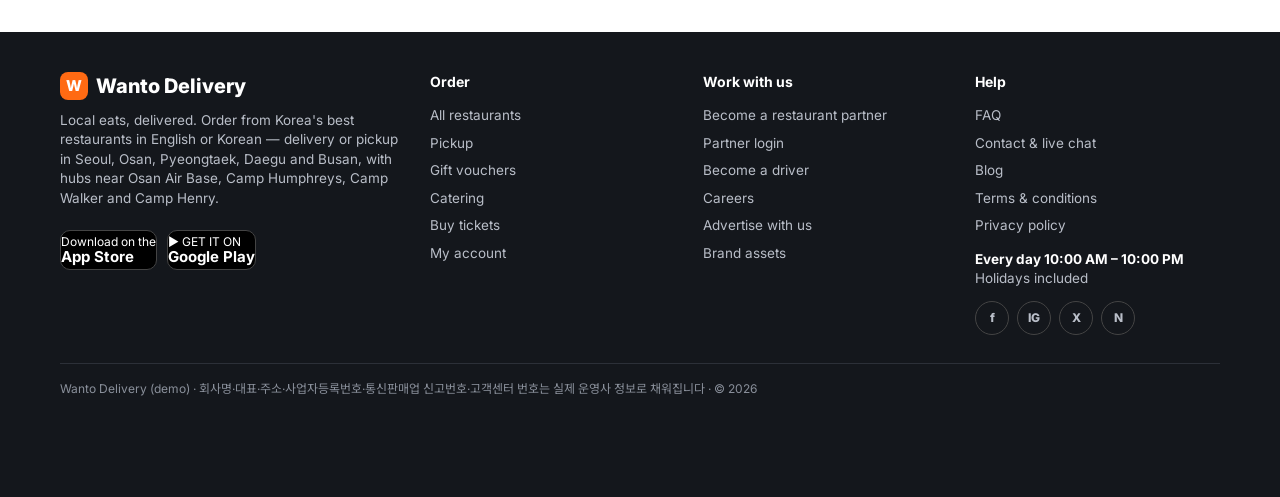
==== commit a5766b8d: "완토딜리버리 시안: 휴대폰 머리에 영어/한국어 바꾸기 버튼, 한글 줄바꿈 단어 단위 Co-Authored-By: Claude Opus 5.5 <noreply@anthropic.co" ====
--- a/wanto-delivery/index.html
+++ b/wanto-delivery/index.html
@@ -17,7 +17,7 @@
 *{box-sizing:border-box;margin:0;padding:0}
 html{-webkit-text-size-adjust:100%;scroll-behavior:smooth}
 body{font-family:Inter,'Noto Sans KR',system-ui,sans-serif;color:var(--ink);background:var(--bg);font-size:15px;line-height:1.45}
-body.ko{font-family:'Noto Sans KR',Inter,system-ui,sans-serif}
+body.ko{font-family:'Noto Sans KR',Inter,system-ui,sans-serif;word-break:keep-all}
 button{font:inherit;cursor:pointer;border:0;background:none;color:inherit}
 input,select,textarea{font:inherit;color:inherit}
 a{color:inherit;text-decoration:none;cursor:pointer}
@@ -42,6 +42,8 @@
 .cart-btn{display:flex;align-items:center;gap:8px;background:var(--ink);color:#fff;padding:9px 16px;border-radius:999px;font-weight:700}
 .cart-btn b{background:#fff;color:var(--ink);border-radius:999px;min-width:22px;height:22px;display:grid;place-items:center;font-size:12px}
 .menu-btn{display:none;font-size:22px;padding:4px}
+.lang-m{display:none;border:1.5px solid var(--line);border-radius:999px;padding:6px 10px;font-weight:800;font-size:12.5px;flex:none}
+.lang-m b{color:var(--brand)}
 /* 공통 */
 .sec-t{display:flex;align-items:baseline;justify-content:space-between;gap:12px;margin:30px 0 14px}
 .sec-t h2{font-size:23px;letter-spacing:-.4px}
@@ -244,7 +246,7 @@
   .hero{min-height:520px}.rs-hero{height:230px}
   .rs-hero .cap b{font-size:24px}
   .appbar{display:flex}
-  .hd{height:58px;gap:10px}.mode,.search,.hd-r .pill,.cart-btn .t{display:none}.menu-btn{display:block}
+  .hd{height:58px;gap:10px}.mode,.search,.hd-r .pill,.cart-btn .t{display:none}.menu-btn,.lang-m{display:block}
   .addr-chip{max-width:none;flex:1;font-size:13px}
   .hero{padding:30px 0 44px}.hero h1{font-size:32px}.hero p{font-size:15px}
   .addr{flex-direction:column}.addr .go{height:52px}.stores{display:none}
@@ -278,7 +280,7 @@
     <a class="pill" data-go="login" id="hdLogin" data-t="login">Log in</a>
     <button class="cart-btn" id="cartBtn">🛒 <span class="t" data-t="cart">Cart</span> <b id="cartN">0</b></button>
   </div>
-  <button class="menu-btn" id="menuBtn" aria-label="Menu">☰</button>
+  <button class="lang-m" id="langM" aria-label="Language">EN | 한</button><button class="menu-btn" id="menuBtn" aria-label="Menu">☰</button>
 </div></header>
 <div class="drawer" id="drawer"><nav></nav></div>
 
@@ -388,6 +390,7 @@
   const q = $('q'); q.placeholder = lang === 'ko' ? KO.search : 'Search restaurants or food'; document.body.classList.toggle('ko', lang === 'ko'); document.documentElement.lang = lang; }
 const L = (en, ko) => lang === 'ko' ? ko : en;
 
+function langBtn(){ const m=document.getElementById('langM'); if(m) m.innerHTML = lang==='en'?'<b>EN</b> | 한':'EN | <b>한</b>'; const d=document.getElementById('lang'); if(d) d.innerHTML = lang==='en'?'<b>English</b> · 한국어':'English · <b>한국어</b>'; }
 /* ── 카드 ── */
 function card(r){
   const b = (r.only ? `<span class="badge only">${L('ONLY ON WANTO','완토 단독')}</span>` : '') + (r.neu ? `<span class="badge new">NEW</span>` : '') + (!r.fee ? `<span class="badge free">${L('Free delivery','배달비 무료')}</span>` : '');
@@ -589,7 +592,7 @@
 function refresh(){ const v = VIEWS.find(k=>!$('v-'+k).classList.contains('hide')) || 'home'; if (v==='rest') vRest(rest); else if (v==='co') vCo(); else if (v==='account') vAccount(); else (OPEN[v]||OPEN.home)(); vHome(); }
 
 document.addEventListener('click', e => {
-  const t = e.target.closest('[data-go],[data-cat],[data-catset],[data-tag],[data-tagset],[data-r],[data-add],[data-m],[data-p],[data-cur],[data-pickset],[data-mode],[data-tab],[data-acc],[data-amt],[data-faq],[data-area],#toCo,#place,#cur,#lang,#findBtn,#cartBtn,#allTags,#more,#clear,#menuBtn,#drawer');
+  const t = e.target.closest('[data-go],[data-cat],[data-catset],[data-tag],[data-tagset],[data-r],[data-add],[data-m],[data-p],[data-cur],[data-pickset],[data-mode],[data-tab],[data-acc],[data-amt],[data-faq],[data-area],#toCo,#place,#cur,#lang,#langM,#findBtn,#cartBtn,#allTags,#more,#clear,#menuBtn,#drawer');
   if (!t) return;
   if (t.id==='drawer'){ if (e.target===t) t.classList.remove('on'); return; }
   if (t.dataset.go){ e.preventDefault(); if (t.dataset.catset){cat=t.dataset.catset;tags.clear();} if (t.dataset.tagset){tags=new Set([t.dataset.tagset]);cat=null;} if (t.dataset.pick){pick=1;}
@@ -613,7 +616,7 @@
   if (t.id==='toCo' && !t.disabled) return vCo();
   if (t.id==='place') return vTrack();
   if (t.id==='cur'){ cur = cur==='KRW'?'USD':'KRW'; t.textContent = cur==='KRW'?'₩ KRW':'$ USD'; return refresh(); }
-  if (t.id==='lang'){ lang = lang==='en'?'ko':'en'; tr(); return refresh(); }
+  if (t.id==='lang'||t.id==='langM'){ lang = lang==='en'?'ko':'en'; tr(); langBtn(); return refresh(); }
   if (t.id==='cartBtn'){ return cart.length ? vRest(rest) : OPEN.list(); }
   if (t.id==='allTags'){ allTags = !allTags; return refresh(); }
   if (t.id==='more'){ shown += 8; return OPEN.list(); }
@@ -629,9 +632,9 @@
 $('sortSel'); document.addEventListener('change', e => { if (e.target.id==='sortSel'){ sort = e.target.value; OPEN.list(); } });
 
 /* ── 시작 · 스크린샷용 주소(#rest #co #track #ko 등) ── */
-vHome();
+vHome(); langBtn();
 const h = location.hash.slice(1).split('-');
-if (h.includes('ko')) { lang = 'ko'; tr(); vHome(); }
+if (h.includes('ko')) { lang = 'ko'; tr(); vHome(); langBtn(); }
 if (['rest','co','track'].includes(h[0])) { cart = [{n:'Classic Smash Burger',p:9900,e:'🍔',q:1},{n:'Loaded Fries',p:6500,e:'🍟',q:1}]; vRest(R[0], h[1]==='info'?'info':'menu'); if (h[0]!=='rest') vCo(); if (h[0]==='track') vTrack(); }
 else if (h[0] && OPEN[h[0]]) OPEN[h[0]]();
 </script>
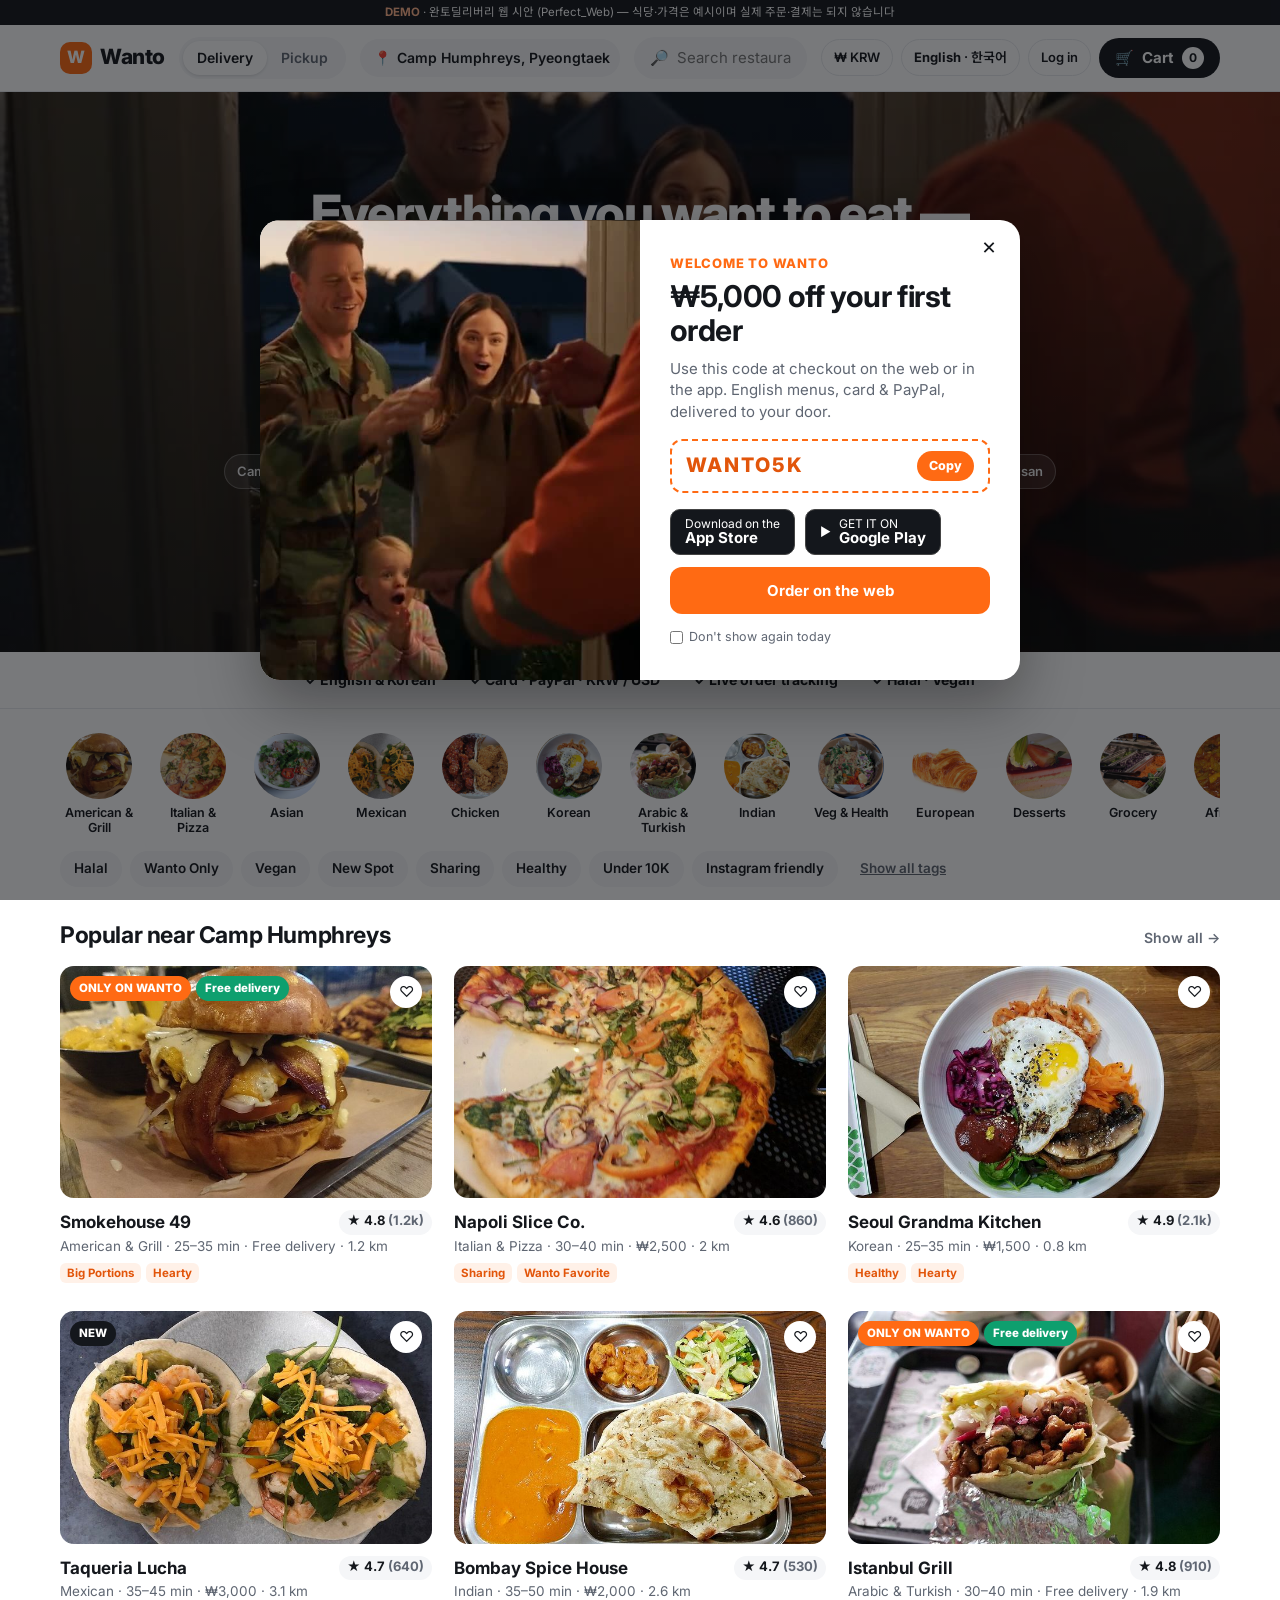
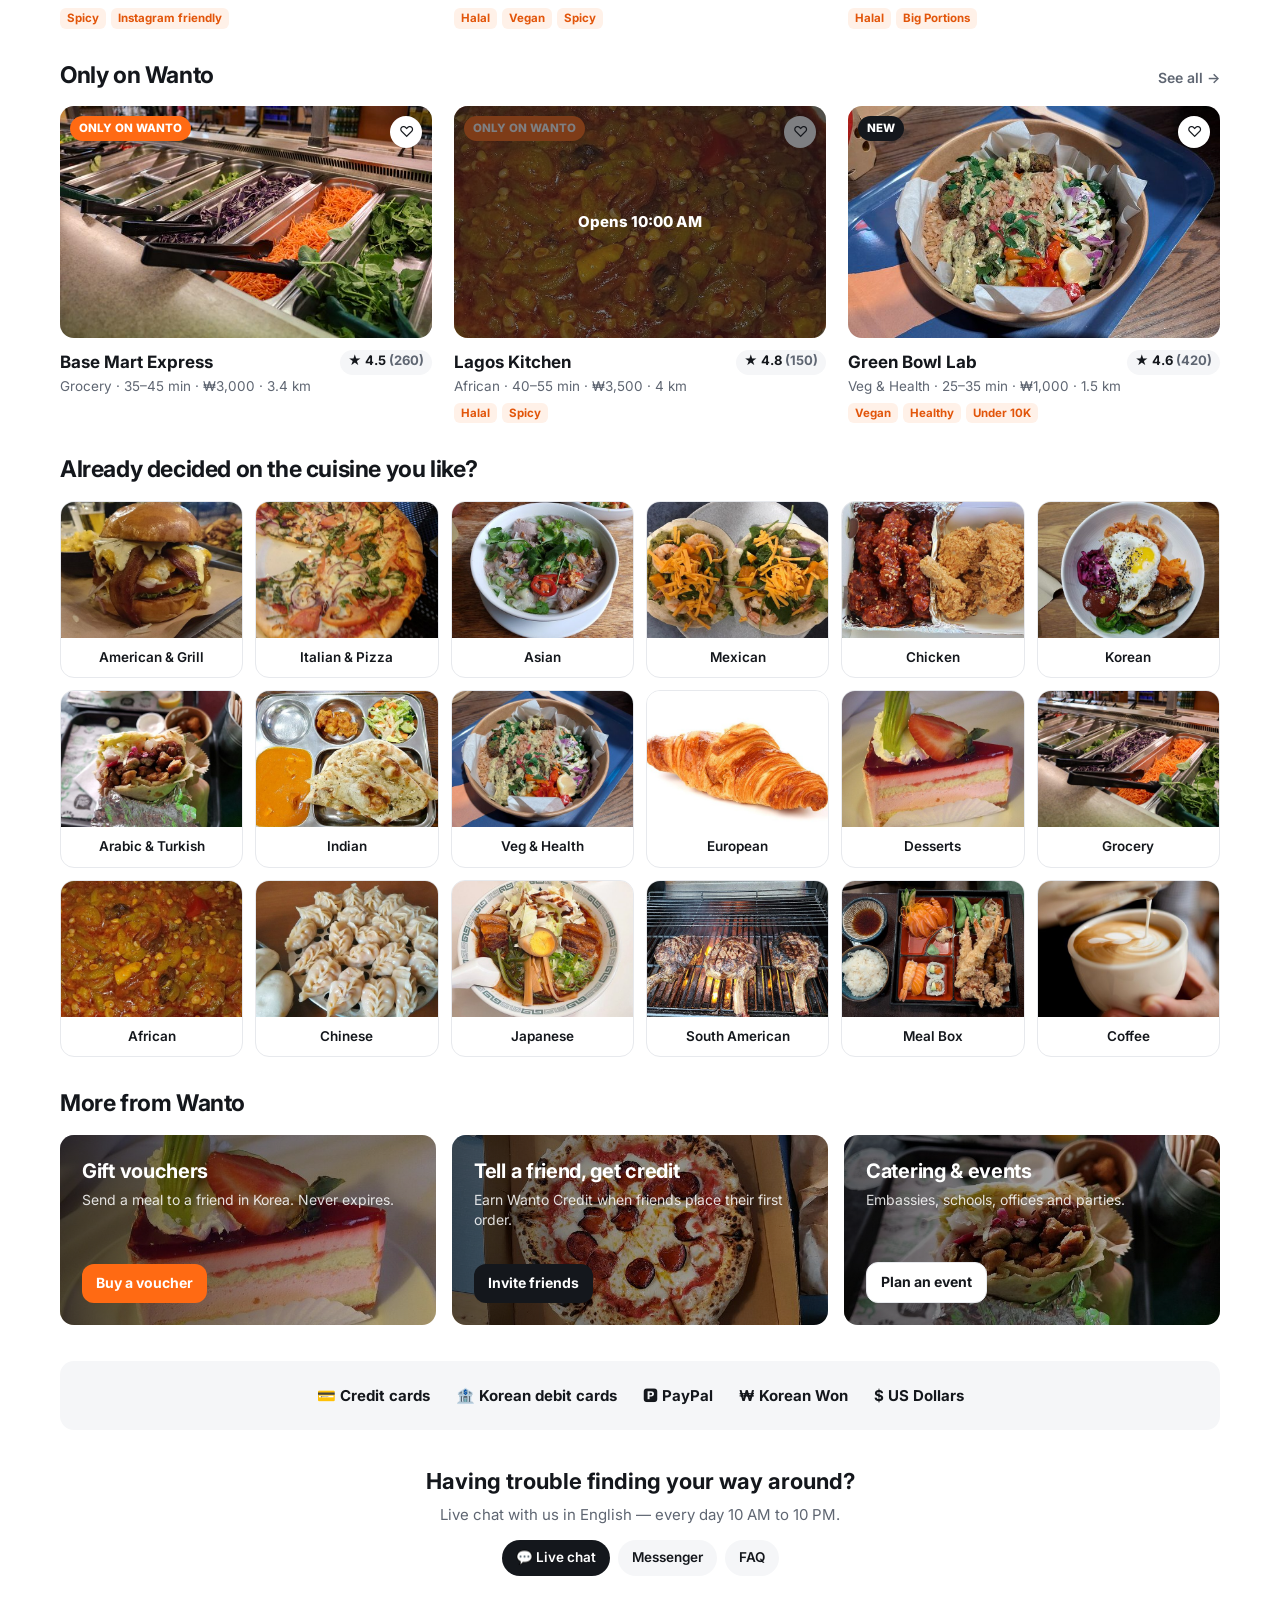
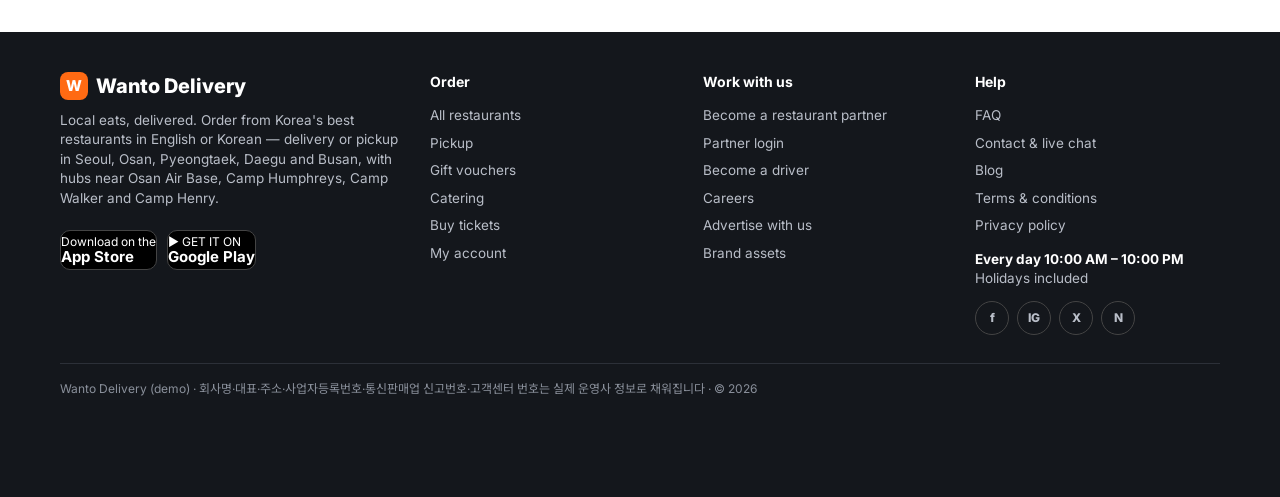
==== commit 2531142a: "완토딜리버리 시안: 첫 방문 팝업(첫 주문 5,000원 코드·앱 받기·오늘 하루 안 보기) Co-Authored-By: Claude Opus 5.5 <noreply@anthropi" ====
--- a/wanto-delivery/index.html
+++ b/wanto-delivery/index.html
@@ -263,6 +263,21 @@
   .tabbar a{flex:1;display:flex;flex-direction:column;align-items:center;justify-content:center;font-size:11px;font-weight:600;color:var(--sub);gap:2px}
   .tabbar a.on{color:var(--brand)}.tabbar i{font-style:normal;font-size:19px}
 }
+.pop{position:fixed;inset:0;z-index:80;background:rgba(10,12,16,.55);display:none;align-items:center;justify-content:center;padding:20px}
+.pop.on{display:flex;animation:popIn .25s ease-out}
+@keyframes popIn{from{opacity:0}to{opacity:1}}
+.pop .pc{width:min(760px,100%);background:#fff;border-radius:20px;overflow:hidden;display:grid;grid-template-columns:1fr 1fr;position:relative;box-shadow:0 24px 60px rgba(0,0,0,.35)}
+.pop .pi{background:center/cover;min-height:380px}
+.pop .pt{padding:34px 30px;display:flex;flex-direction:column;justify-content:center}
+.pop .eb{color:var(--brand);font-weight:800;font-size:13px;letter-spacing:.06em}
+.pop h2{font-size:30px;line-height:1.12;letter-spacing:-.6px;margin-top:8px}
+.pop p{color:var(--sub);margin-top:10px}
+.pop .code{margin-top:16px;border:2px dashed var(--brand);border-radius:12px;padding:10px 14px;display:flex;justify-content:space-between;align-items:center;font-weight:800;font-size:20px;letter-spacing:2px;color:var(--brand-d)}
+.pop .code button{font-size:12.5px;letter-spacing:0;background:var(--brand);color:#fff;border-radius:999px;padding:6px 12px}
+.pop .x{position:absolute;right:14px;top:12px;width:34px;height:34px;border-radius:50%;background:rgba(255,255,255,.92);font-size:18px;font-weight:700;z-index:2}
+.pop .stores{margin-top:16px}.pop .store{background:#14171c}
+.pop .no{margin-top:14px;font-size:12.5px;color:var(--sub);display:flex;align-items:center;gap:6px;cursor:pointer}
+@media (max-width:760px){.pop{align-items:flex-end;padding:0}.pop .pc{grid-template-columns:1fr;border-radius:20px 20px 0 0}.pop .pi{min-height:150px}.pop .pt{padding:22px 20px 28px}.pop h2{font-size:24px}}
 .hide{display:none!important}
 </style>
 </head>
@@ -284,6 +299,14 @@
 </div></header>
 <div class="drawer" id="drawer"><nav></nav></div>
 
+<div class="pop" id="pop" role="dialog" aria-label="Welcome offer"><div class="pc"><button class="x" id="popX" aria-label="Close">✕</button>
+ <div class="pi" style="background-image:url(img/hero-poster.jpg)"></div>
+ <div class="pt"><span class="eb" data-t="popEb">WELCOME TO WANTO</span><h2 data-t="popH">₩5,000 off your first order</h2>
+  <p data-t="popP">Use this code at checkout on the web or in the app. English menus, card & PayPal, delivered to your door.</p>
+  <div class="code">WANTO5K <button id="popCopy" data-t="popCopy">Copy</button></div>
+  <div class="stores"><a class="store"> <span>Download on the<b>App Store</b></span></a><a class="store">▶ <span>GET IT ON<b>Google Play</b></span></a></div>
+  <a class="btn" id="popGo" style="margin-top:12px" data-t="popGo">Order on the web</a>
+  <label class="no"><input type="checkbox" id="popNo"> <span data-t="popNo">Don't show again today</span></label></div></div></div>
 <main id="v-home"></main>
 <main id="v-list" class="hide"></main>
 <main id="v-rest" class="hide"></main>
@@ -384,6 +407,7 @@
 
 /* ── 한국어 전환 (머리·주요 버튼) ── */
 const KO = {delivery:'배달',pickup:'포장',search:'식당·메뉴 검색',login:'로그인',cart:'장바구니',home:'홈',browse:'둘러보기',orders:'주문',account:'내 정보',
+popEb:'완토에 오신 걸 환영해요',popH:'첫 주문 5,000원 할인',popP:'웹이나 앱에서 결제할 때 이 코드를 넣으세요. 영어 메뉴, 카드·PayPal, 문 앞까지 배달.',popCopy:'복사',popGo:'웹에서 주문하기',popNo:'오늘 하루 보지 않기',
  appbar:'앱 첫 주문 5,000원 할인',demo:'완토딜리버리 웹 시안 (Perfect_Web) — 식당·가격은 예시이며 실제 주문·결제는 되지 않습니다'};
 const EN = {};
 function tr(){ document.querySelectorAll('[data-t]').forEach(el => { const k = el.dataset.t; if (!(k in EN)) EN[k] = el.textContent; el.textContent = lang === 'ko' && KO[k] ? KO[k] : EN[k]; });
@@ -631,12 +655,23 @@
 });
 $('sortSel'); document.addEventListener('change', e => { if (e.target.id==='sortSel'){ sort = e.target.value; OPEN.list(); } });
 
+
+/* ── 첫 방문 팝업 (셔틀의 앱 할인 팝업 자리 — 화면 전체를 막지 않고 닫기 쉬운 상자) ── */
+function popShow(){ let off = ''; try { off = localStorage.getItem('wd_pop_off') || ''; } catch(e) {}
+  if (off === new Date().toDateString()) return; if (/[#&]nopop/.test(location.hash)) return; setTimeout(()=>$('pop').classList.add('on'), 1200); }
+function popClose(){ if ($('popNo').checked) { try { localStorage.setItem('wd_pop_off', new Date().toDateString()); } catch(e) {} } $('pop').classList.remove('on'); }
+document.addEventListener('click', e => {
+  if (e.target.id==='pop' || e.target.id==='popX' || e.target.closest('#popGo')) popClose();
+  if (e.target.id==='popCopy'){ try { navigator.clipboard.writeText('WANTO5K'); } catch(err) {} e.target.textContent = lang==='ko'?'복사됨':'Copied'; }
+});
+document.addEventListener('keydown', e => { if (e.key==='Escape') popClose(); });
 /* ── 시작 · 스크린샷용 주소(#rest #co #track #ko 등) ── */
 vHome(); langBtn();
 const h = location.hash.slice(1).split('-');
 if (h.includes('ko')) { lang = 'ko'; tr(); vHome(); langBtn(); }
 if (['rest','co','track'].includes(h[0])) { cart = [{n:'Classic Smash Burger',p:9900,e:'🍔',q:1},{n:'Loaded Fries',p:6500,e:'🍟',q:1}]; vRest(R[0], h[1]==='info'?'info':'menu'); if (h[0]!=='rest') vCo(); if (h[0]==='track') vTrack(); }
 else if (h[0] && OPEN[h[0]]) OPEN[h[0]]();
+if (!h[0] || h[0]==='home') popShow();
 </script>
 </body>
 </html>
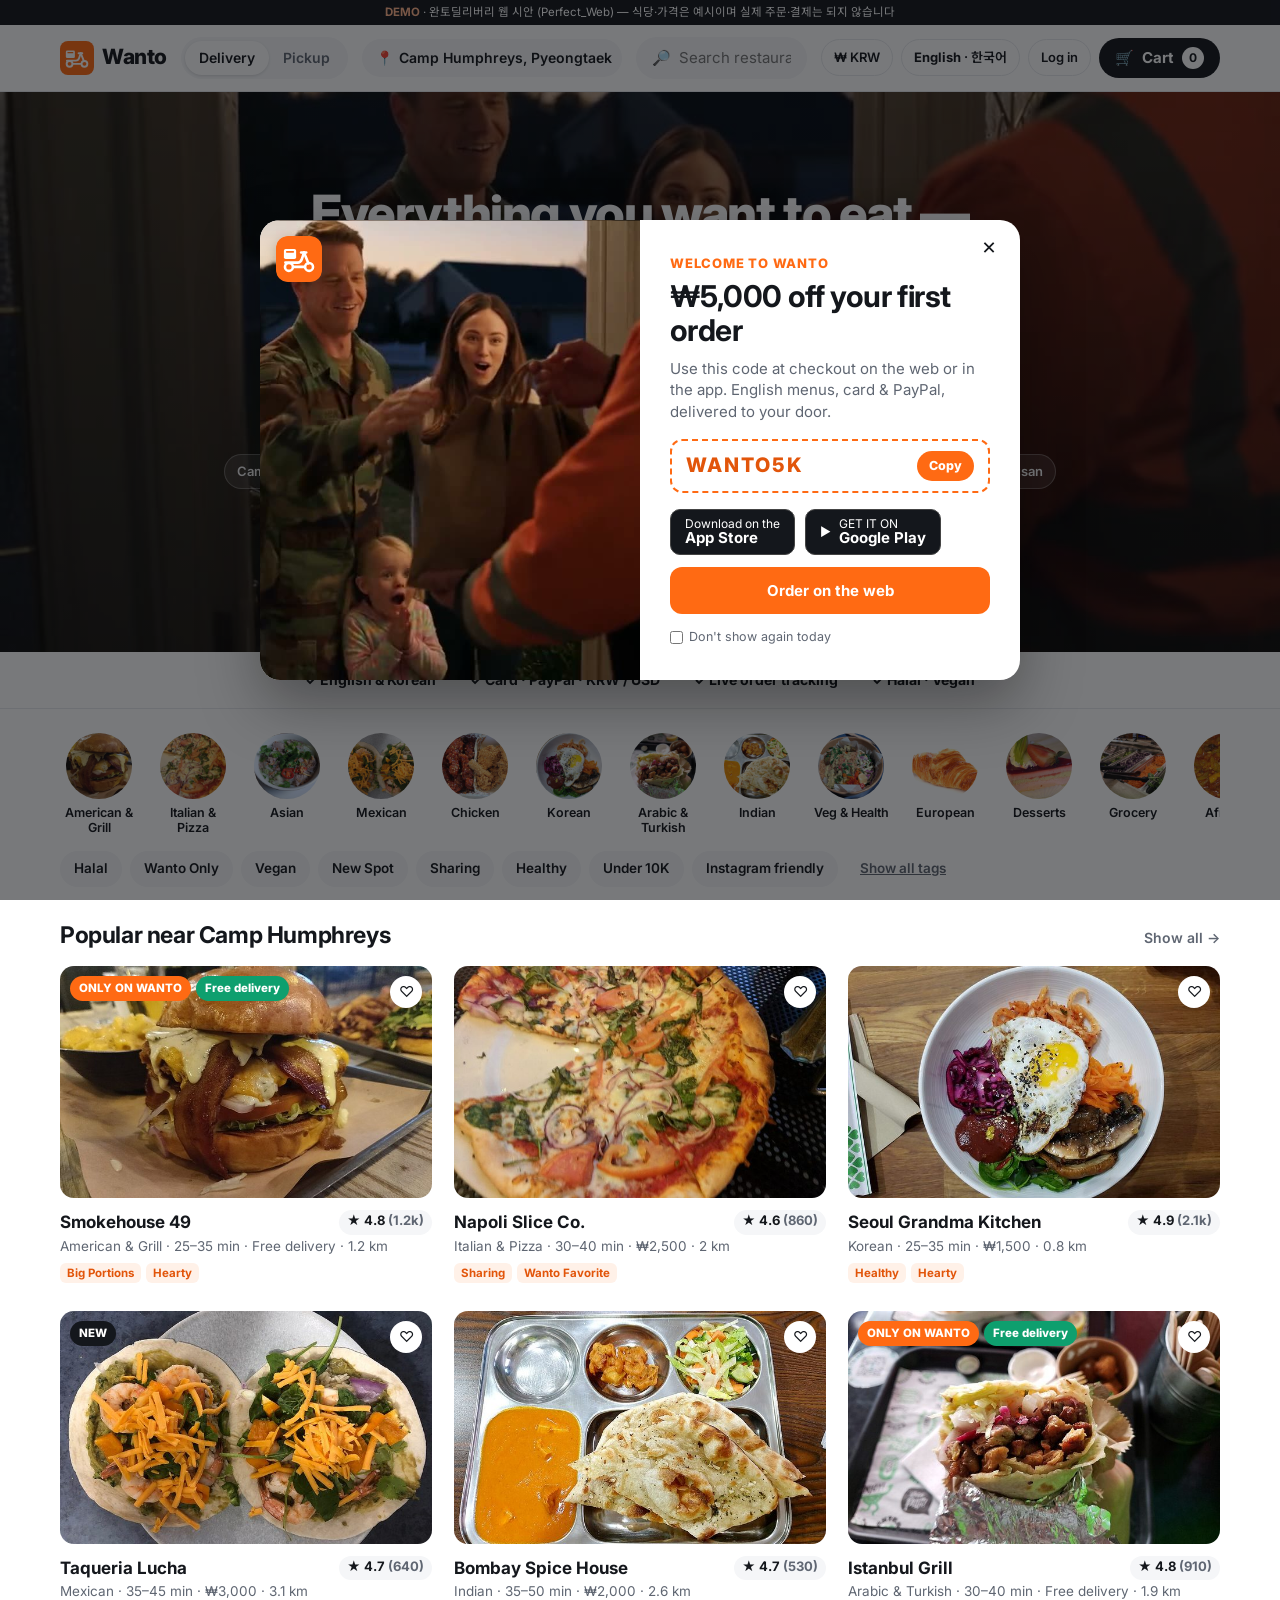
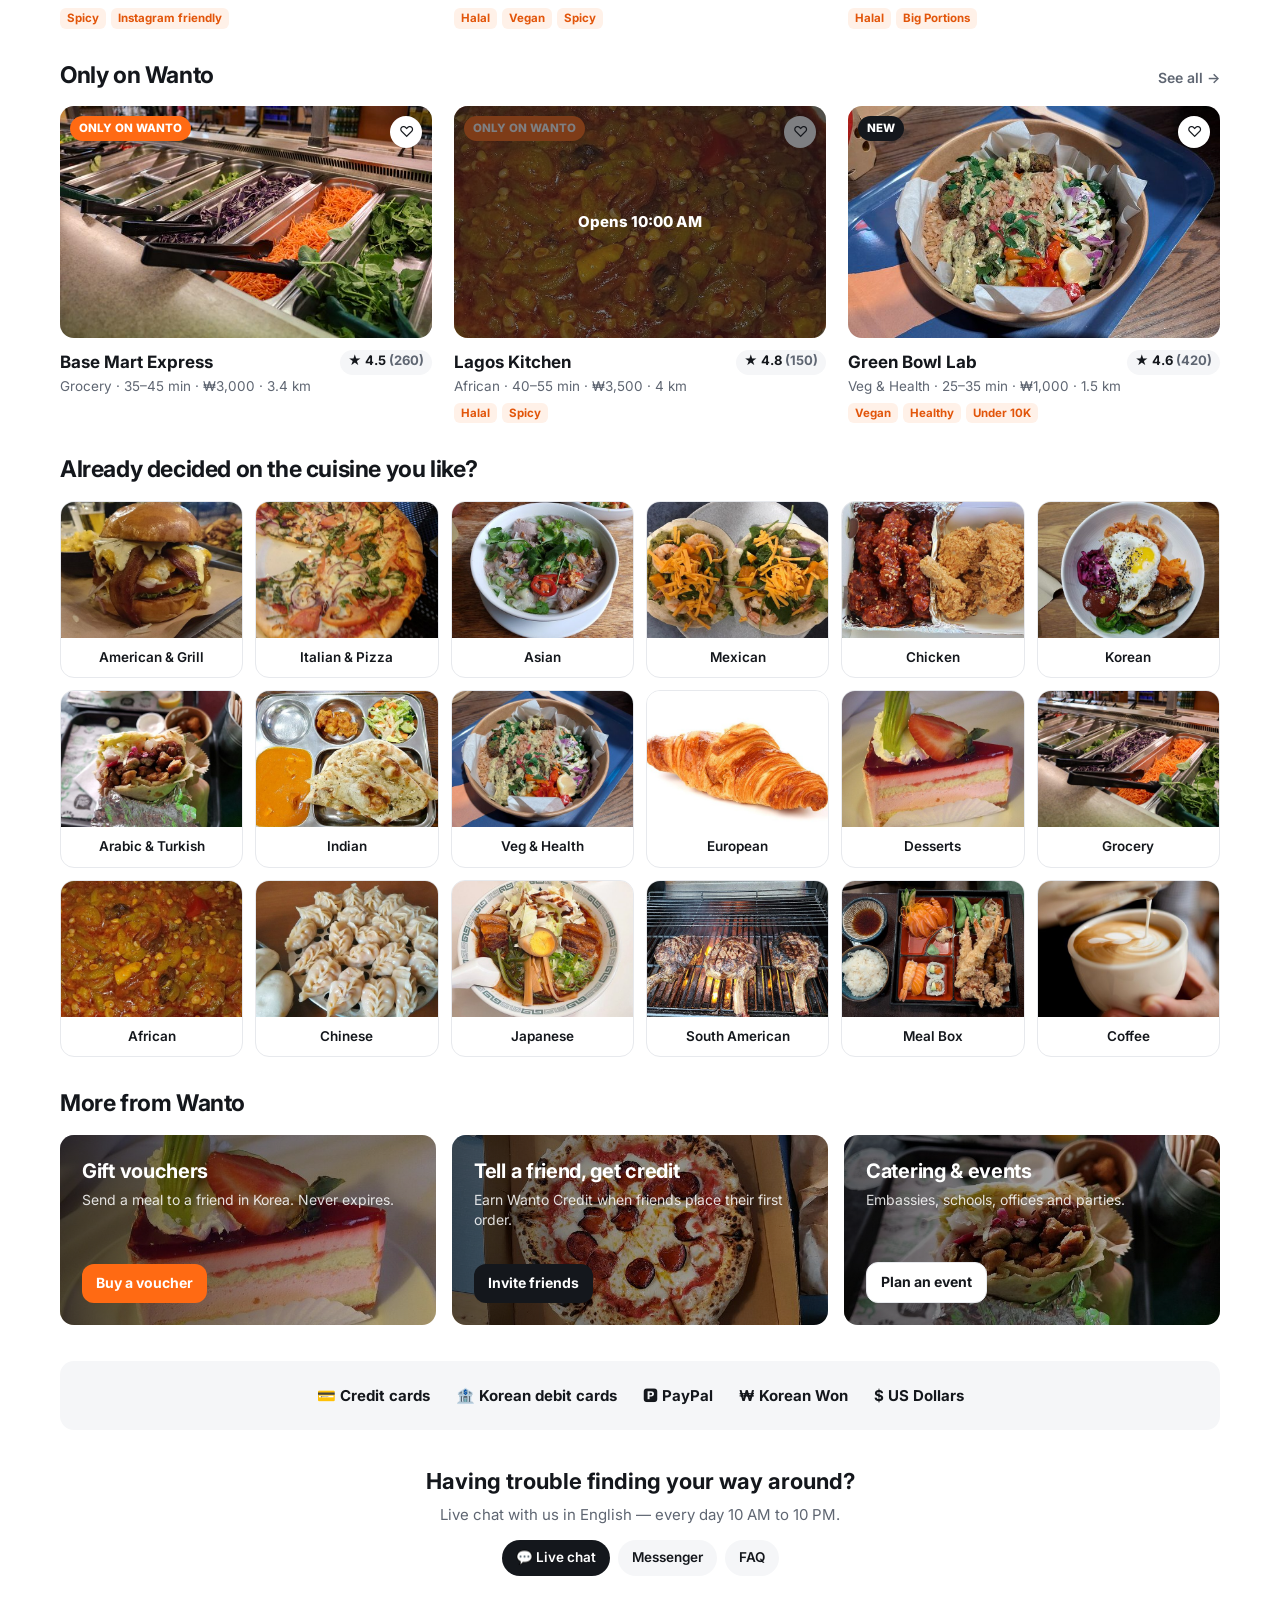
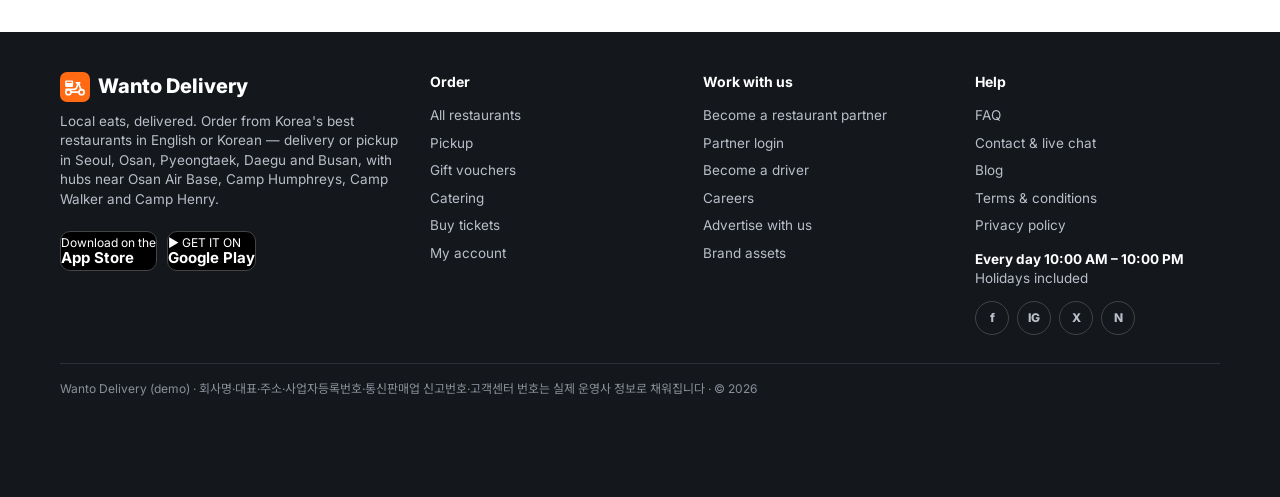
==== commit 3d62f4c0: "완토딜리버리: 관리자 페이지, 오토바이 로고·파비콘, 휴대폰 화면 정리 - /wanto-delivery/admin/: 대시보드(건수·GMV·플랫폼 매출·부가세·결제수수료·기사 지급" ====
--- a/wanto-delivery/index.html
+++ b/wanto-delivery/index.html
@@ -6,6 +6,10 @@
 <title>Wanto Delivery — Local eats, delivered in English</title>
 <meta name="description" content="Order from Korea's best local and international restaurants in English. Delivery or pickup in Seoul, Osan, Pyeongtaek, Daegu and Busan. (Demo by Perfect_Web)">
 <meta name="robots" content="noindex">
+<link rel="icon" href="img/logo.svg" type="image/svg+xml">
+<link rel="icon" href="img/favicon-32.png" sizes="32x32">
+<link rel="apple-touch-icon" href="img/apple-touch-icon.png">
+<meta name="theme-color" content="#ff6a13">
 <link rel="preconnect" href="https://fonts.googleapis.com">
 <link href="https://fonts.googleapis.com/css2?family=Inter:wght@400;500;600;700;800&family=Noto+Sans+KR:wght@400;500;700;800&display=swap" rel="stylesheet">
 <style>
@@ -30,6 +34,8 @@
 header{position:sticky;top:0;z-index:40;background:#fff;border-bottom:1px solid var(--line)}
 .hd{display:flex;align-items:center;gap:14px;height:66px}
 .logo{display:flex;align-items:center;gap:8px;font-weight:800;font-size:21px;letter-spacing:-.4px;flex:none}
+.lgi{width:34px;height:34px;flex:none;display:block}
+.ft .lg .lgi{width:30px;height:30px}
 .logo i{width:32px;height:32px;border-radius:10px;background:var(--brand);display:grid;place-items:center;color:#fff;font-style:normal;font-size:17px}
 .mode{display:flex;background:var(--soft);border-radius:999px;padding:4px;flex:none}
 .mode button{padding:7px 14px;border-radius:999px;font-weight:600;font-size:14px;color:var(--sub)}
@@ -279,13 +285,41 @@
 .pop .no{margin-top:14px;font-size:12.5px;color:var(--sub);display:flex;align-items:center;gap:6px;cursor:pointer}
 @media (max-width:760px){.pop{align-items:flex-end;padding:0}.pop .pc{grid-template-columns:1fr;border-radius:20px 20px 0 0}.pop .pi{min-height:150px}.pop .pt{padding:22px 20px 28px}.pop h2{font-size:24px}}
 .hide{display:none!important}
+
+/* ── 휴대폰 정리 (11/3 원장님 사진 2장: 머리줄이 빽빽함 · 첫 화면 글이 많아 영상이 안 보임 · 아래 정보가 길다) ── */
+@media (max-width:760px){
+  .demo{font-size:10.5px!important;padding:3px 10px!important}
+  .appbar{padding:6px 12px;font-size:12.5px}.appbar .get{padding:5px 11px;font-size:12.5px}
+  .hd{height:56px;gap:8px}.logo{font-size:19px}.lgi{width:30px;height:30px}
+  .addr-chip{display:none}
+  .hd-r{margin-left:auto}
+  .cart-btn{padding:7px 11px;gap:6px}.cart-btn b{min-width:20px;height:20px}
+  .lang-m{padding:6px 9px}
+  /* 첫 화면: 영상이 보이게 글을 줄이고 아래로 */
+  .hero{min-height:74vh;align-items:flex-end}
+  .hero .wrap{padding-top:20px;padding-bottom:22px}
+  .hero::after{background:linear-gradient(180deg,rgba(0,0,0,0) 30%,rgba(0,0,0,.7) 100%)}
+  .hero h1{font-size:29px;line-height:1.12}
+  .hero .wrap p,.hero .bases,.hero .stores{display:none}
+  .hero .addr{margin-top:16px;gap:8px;flex-direction:row}.addr .in{height:50px;padding:0 12px}.addr input{font-size:15px}.addr .go{height:50px;padding:0 16px;font-size:15px}
+  .trust{justify-content:flex-start;overflow-x:auto;flex-wrap:nowrap;padding:12px 16px;gap:16px}.trust div{white-space:nowrap}
+  /* 아래 정보: 짧게 */
+  footer{padding:26px 0 96px;font-size:13px}
+  .ft{grid-template-columns:1fr 1fr;gap:18px 16px}
+  .ft>div:first-child{grid-column:1/3}
+  .ft>div:first-child p{display:none}
+  .ft>div:first-child .stores{margin-top:12px}.ft .store{padding:6px 10px;font-size:10px}.ft .store b{font-size:13px}
+  .ft h4{font-size:13px;margin-bottom:4px}.ft a{padding:3px 0;font-size:12.5px;color:#9aa0aa}
+  .ft p{font-size:12px}.sns{margin-top:8px}.sns a{width:30px;height:30px}
+  .biz{margin-top:18px;font-size:11px}
+}
 </style>
 </head>
 <body>
 <div class="demo" style="font-size:11.5px;padding:4px 12px"><b>DEMO</b> · <span data-t="demo">완토딜리버리 웹 시안 (Perfect_Web) — 식당·가격은 예시이며 실제 주문·결제는 되지 않습니다</span></div>
-<div class="appbar"><span style="font-size:22px">🛵</span><b data-t="appbar">Get ₩5,000 off your first app order</b><a class="get">Open app</a></div>
+<div class="appbar"><img src="img/logo.svg" alt="" style="width:30px;height:30px;flex:none"><b data-t="appbar">Get ₩5,000 off your first app order</b><a class="get">Open app</a></div>
 <header><div class="wrap hd">
-  <a class="logo" data-go="home"><i>W</i>Wanto</a>
+  <a class="logo" data-go="home"><img src="img/logo.svg" alt="" class="lgi">Wanto</a>
   <div class="mode" id="modeHd"><button class="on" data-mode="d" data-t="delivery">Delivery</button><button data-mode="p" data-t="pickup">Pickup</button></div>
   <button class="addr-chip" data-go="home">📍 <span class="addrTxt">Camp Humphreys, Pyeongtaek</span></button>
   <label class="search">🔎 <input id="q" data-ph="search" placeholder="Search restaurants or food"></label>
@@ -300,7 +334,7 @@
 <div class="drawer" id="drawer"><nav></nav></div>
 
 <div class="pop" id="pop" role="dialog" aria-label="Welcome offer"><div class="pc"><button class="x" id="popX" aria-label="Close">✕</button>
- <div class="pi" style="background-image:url(img/hero-poster.jpg)"></div>
+ <div class="pi" style="background-image:url(img/hero-poster.jpg);position:relative"><img src="img/logo.svg" alt="" style="position:absolute;left:16px;top:16px;width:46px;height:46px;border-radius:12px;box-shadow:0 4px 14px rgba(0,0,0,.25)"></div>
  <div class="pt"><span class="eb" data-t="popEb">WELCOME TO WANTO</span><h2 data-t="popH">₩5,000 off your first order</h2>
   <p data-t="popP">Use this code at checkout on the web or in the app. English menus, card & PayPal, delivered to your door.</p>
   <div class="code">WANTO5K <button id="popCopy" data-t="popCopy">Copy</button></div>
@@ -329,7 +363,7 @@
 
 <footer><div class="wrap">
   <div class="ft">
-    <div><div class="lg"><i>W</i>Wanto Delivery</div>
+    <div><div class="lg"><img src="img/logo.svg" alt="" class="lgi">Wanto Delivery</div>
       <p style="margin-top:10px">Local eats, delivered. Order from Korea's best restaurants in English or Korean — delivery or pickup in Seoul, Osan, Pyeongtaek, Daegu and Busan, with hubs near Osan Air Base, Camp Humphreys, Camp Walker and Camp Henry.</p>
       <div class="stores" style="display:flex"><a class="store"> <span>Download on the<b>App Store</b></span></a><a class="store">▶ <span>GET IT ON<b>Google Play</b></span></a></div></div>
     <div><h4>Order</h4><a data-go="list">All restaurants</a><a data-go="list" data-pick="1">Pickup</a><a data-go="voucher">Gift vouchers</a><a data-go="catering">Catering</a><a data-go="tickets">Buy tickets</a><a data-go="account">My account</a></div>
@@ -603,7 +637,7 @@
 function vAdvertise(){ simple('advertise', L('Advertise with us','광고 문의'), L('Reach international residents across Korea — banners, featured listings and newsletter.','한국 전역의 외국인 고객에게 — 배너·상단 노출·뉴스레터.'),
   `<div class="box"><div class="two"><input class="field" placeholder="${L('Company','회사')}"><input class="field" placeholder="${L('Email','이메일')}"></div><select class="field"><option>${L('Featured restaurant listing','식당 상단 노출')}</option><option>${L('Home banner','홈 배너')}</option><option>${L('Newsletter','뉴스레터')}</option></select><textarea class="field" rows="3" placeholder="${L('Message','내용')}"></textarea><button class="btn" style="margin-top:12px">${L('Send','보내기')}</button></div>`); }
 function vBrand(){ simple('brand', L('Brand assets','브랜드 자료'), L('Logos, colors and photos for press and partners.','언론·파트너용 로고·색·사진.'),
-  `<div class="feat3"><div><i style="display:inline-grid;place-items:center;width:44px;height:44px;border-radius:12px;background:var(--brand);color:#fff;font-weight:800">W</i><b>Logo pack</b><span class="hint">SVG · PNG</span></div><div><i>🎨</i><b>Colors</b><span class="hint">#FF6A13 · #14171C</span></div><div><i>📷</i><b>Photos</b><span class="hint">${L('Restaurant & rider photos','식당·기사 사진')}</span></div></div>`); }
+  `<div class="feat3"><div><i><img src="img/logo.svg" alt="" style="width:44px;height:44px"></i><b>Logo pack</b><span class="hint">SVG · PNG</span></div><div><i>🎨</i><b>Colors</b><span class="hint">#FF6A13 · #14171C</span></div><div><i>📷</i><b>Photos</b><span class="hint">${L('Restaurant & rider photos','식당·기사 사진')}</span></div></div>`); }
 function vTerms(doc){ simple('terms', doc==='privacy'?L('Privacy policy','개인정보처리방침'):L('Terms & conditions','이용약관'), L('Plain-language summary first, full text below.','쉬운 말 요약 먼저, 전문은 아래에.'),
   `<div class="box"><h3>${L('In short','요약')}</h3><p class="muted">${doc==='privacy'?L('We use your name, phone, email and address only to deliver your orders and support you. We never sell your data.','이름·전화·이메일·주소는 배달과 상담에만 씁니다. 개인정보를 팔지 않습니다.'):L('Prices are set by restaurants. Orders are prepaid. Concierge orders cannot be canceled. Vouchers never expire.','가격은 식당이 정합니다. 주문은 선결제입니다. 컨시어지 주문은 취소할 수 없습니다. 바우처는 만료되지 않습니다.')}</p></div><p class="hint">${L('Full legal text is provided by the operating company.','전문은 운영사에서 제공합니다.')}</p>`); }
 
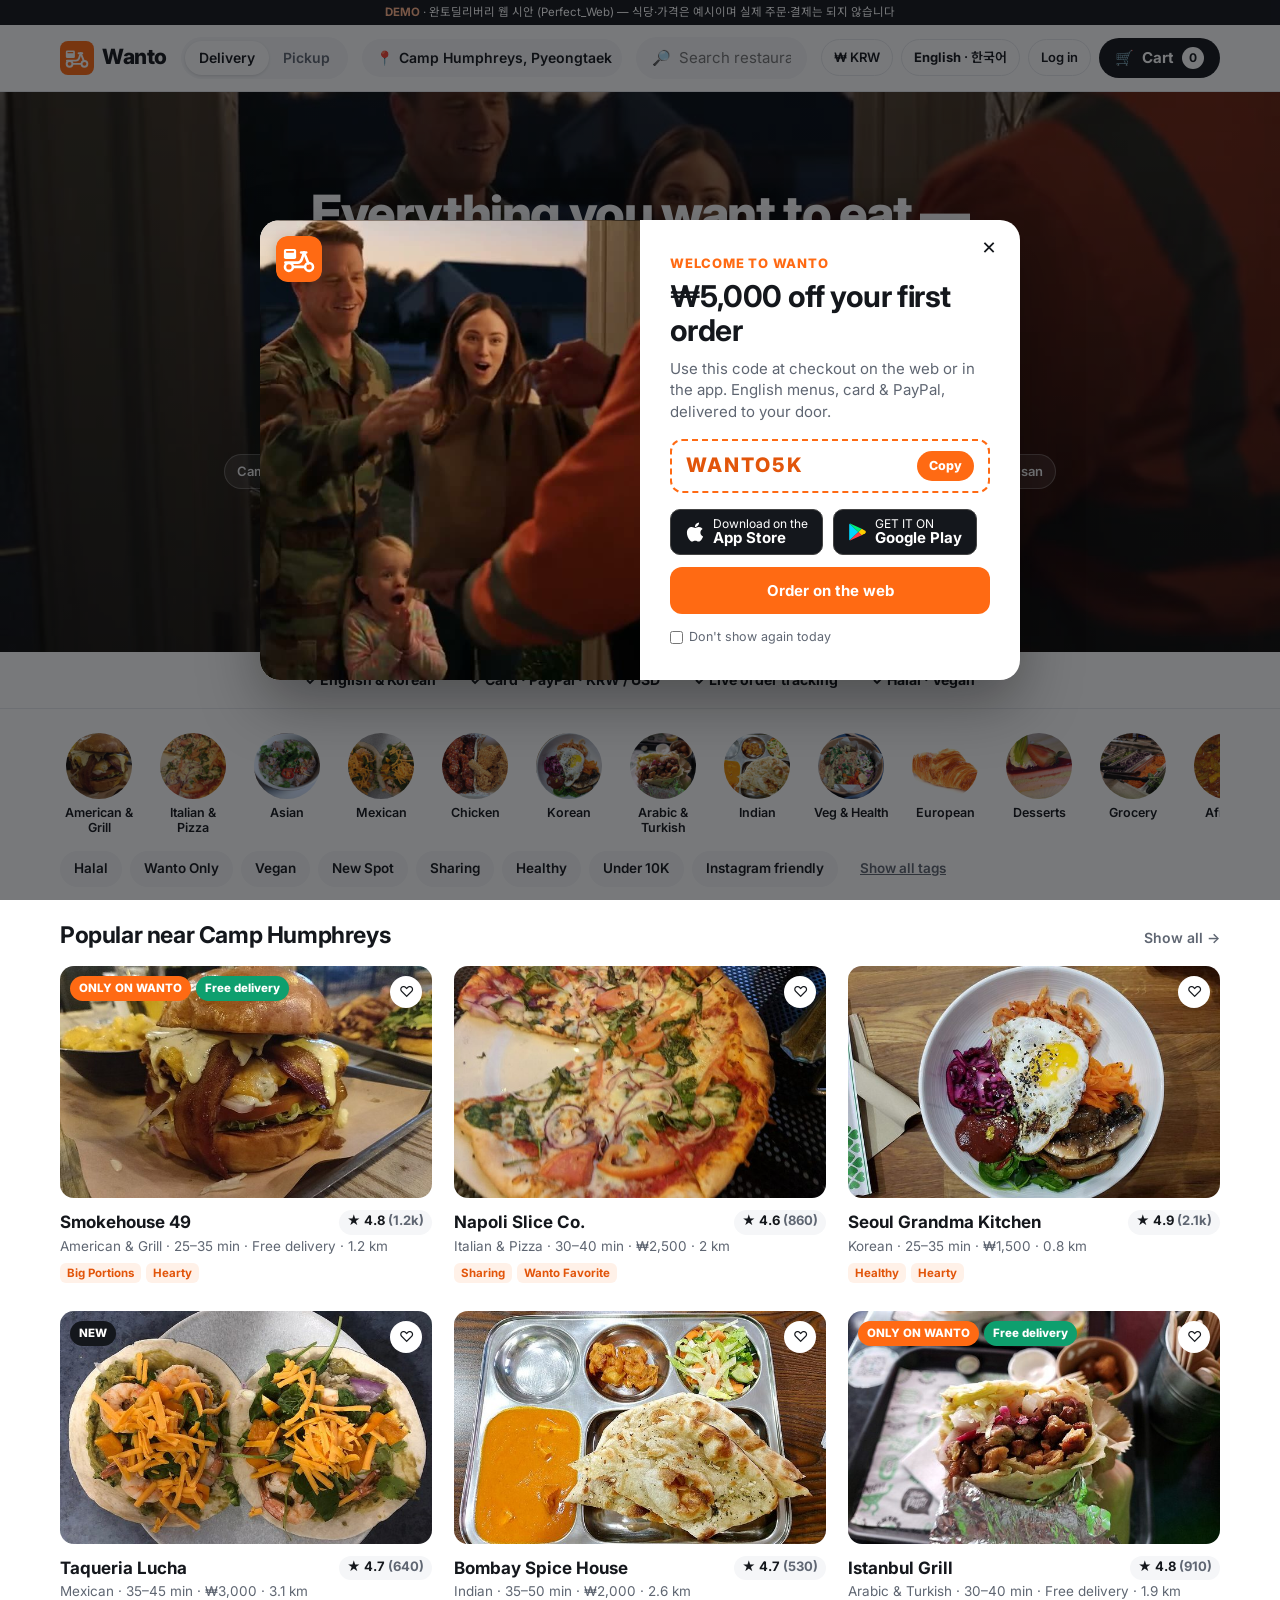
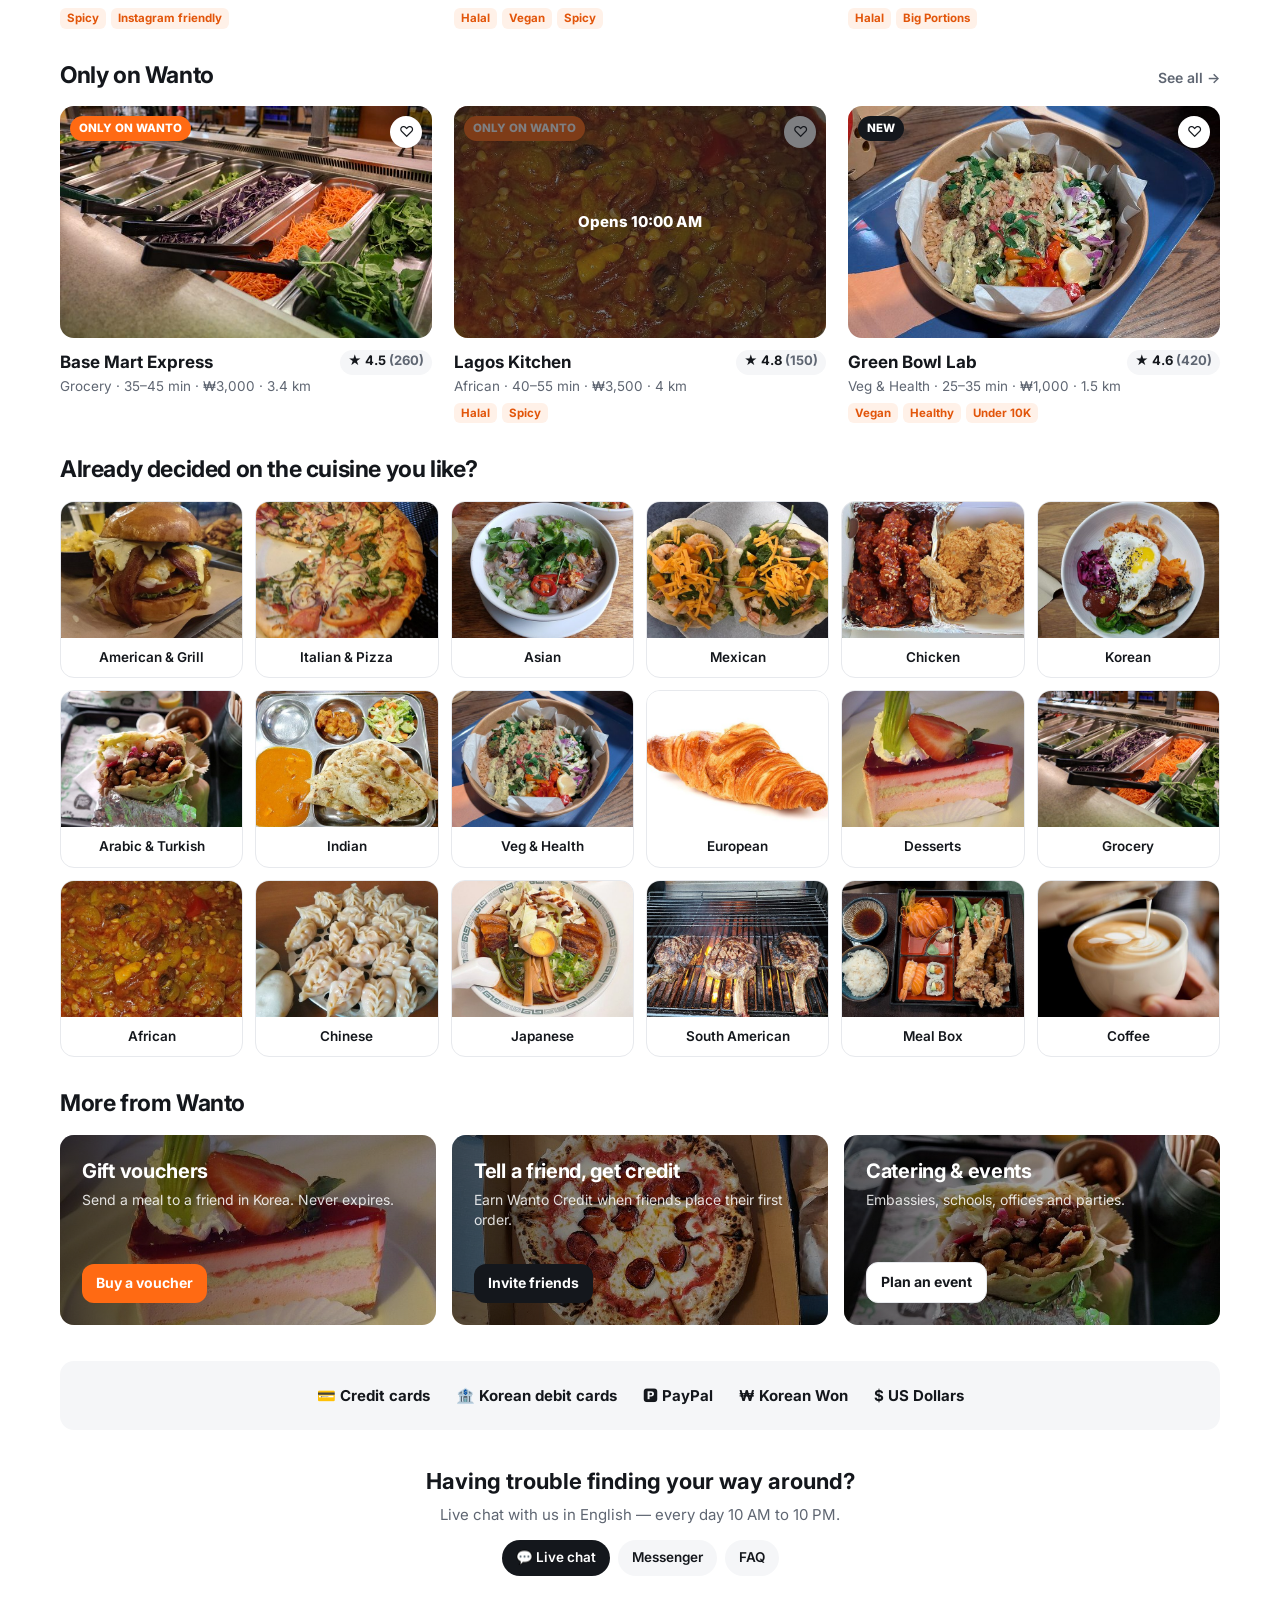
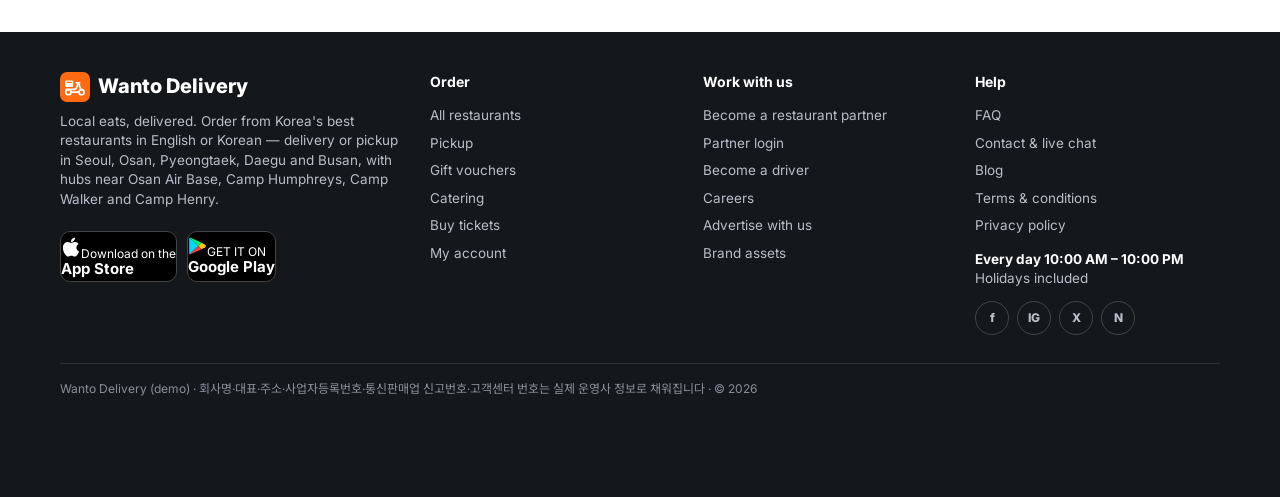
==== commit c644bec0: "완토딜리버리: 관리자 대시보드 그래프·모바일 잘림, 앱 구글지도·테마 아이콘, 웹 스토어 배지 줄바꿈 Co-Authored-By: Claude Opus 5.5 <noreply@an" ====
--- a/wanto-delivery/index.html
+++ b/wanto-delivery/index.html
@@ -88,7 +88,7 @@
 .bases button{padding:7px 12px;border-radius:999px;background:rgba(255,255,255,.1);border:1px solid rgba(255,255,255,.25);font-size:13px;font-weight:600;color:#fff}
 .stores{display:flex;gap:10px;margin-top:22px}
 .store{display:flex;align-items:center;gap:8px;background:#000;border:1px solid #444;border-radius:10px;padding:7px 14px;color:#fff;font-size:12px;line-height:1.1}
-.store b{display:block;font-size:15px}
+.store b{display:block;font-size:15px}.store span{white-space:nowrap}.store svg{flex:none}
 .trust{display:flex;justify-content:center;gap:34px;flex-wrap:wrap;padding:18px 0;border-bottom:1px solid var(--line)}
 .trust div{font-size:13.5px;color:var(--sub);display:flex;gap:6px;align-items:baseline}
 .trust b{color:var(--ink);font-size:14px}
@@ -267,7 +267,8 @@
   .ft{grid-template-columns:1fr 1fr}
   .tabbar{display:flex;position:fixed;left:0;right:0;bottom:0;background:#fff;border-top:1px solid var(--line);height:64px;z-index:45}
   .tabbar a{flex:1;display:flex;flex-direction:column;align-items:center;justify-content:center;font-size:11px;font-weight:600;color:var(--sub);gap:2px}
-  .tabbar a.on{color:var(--brand)}.tabbar i{font-style:normal;font-size:19px}
+  .tabbar a.on{color:var(--brand)}.tabbar i{font-style:normal;display:block;width:23px;height:23px}.tabbar svg{width:100%;height:100%;display:block}
+  .tabbar{height:60px;padding-bottom:env(safe-area-inset-bottom);background:rgba(255,255,255,.96);backdrop-filter:blur(10px);box-shadow:0 -1px 0 var(--line)}.tabbar a{font-size:10.5px;gap:3px;color:#8a909a}.tabbar a.on{color:var(--brand)}.tabbar a.on svg{stroke-width:2.3}
 }
 .pop{position:fixed;inset:0;z-index:80;background:rgba(10,12,16,.55);display:none;align-items:center;justify-content:center;padding:20px}
 .pop.on{display:flex;animation:popIn .25s ease-out}
@@ -338,7 +339,7 @@
  <div class="pt"><span class="eb" data-t="popEb">WELCOME TO WANTO</span><h2 data-t="popH">₩5,000 off your first order</h2>
   <p data-t="popP">Use this code at checkout on the web or in the app. English menus, card & PayPal, delivered to your door.</p>
   <div class="code">WANTO5K <button id="popCopy" data-t="popCopy">Copy</button></div>
-  <div class="stores"><a class="store"> <span>Download on the<b>App Store</b></span></a><a class="store">▶ <span>GET IT ON<b>Google Play</b></span></a></div>
+  <div class="stores"><a class="store"><svg viewBox="0 0 384 512" width="20" height="22" fill="currentColor"><path d="M318.7 268.7c-.2-36.7 16.4-64.4 50-84.8-18.8-26.9-47.2-41.7-84.7-44.6-35.5-2.8-74.3 20.7-88.5 20.7-15 0-49.4-19.7-76.4-19.7C63.3 141.2 4 184.8 4 273.5q0 39.3 14.4 81.2c12.8 36.7 59 126.7 107.2 125.2 25.2-.6 43-17.9 75.8-17.9 31.8 0 48.3 17.9 76.4 17.9 48.6-.7 90.4-82.5 102.6-119.3-65.2-30.7-61.7-90-61.7-91.9zm-56.6-164.2c27.3-32.4 24.8-61.9 24-72.5-24.1 1.4-52 16.4-67.9 34.9-17.5 19.8-27.8 44.3-25.6 71.9 26.1 2 49.9-11.4 69.5-34.3z"/></svg><span>Download on the<b>App Store</b></span></a><a class="store"><svg viewBox="0 0 512 512" width="19" height="20"><path fill="#00d7fe" d="M48 32l232 224L48 480c-9-5-16-15-16-28V60c0-13 7-23 16-28z"/><path fill="#ffce00" d="M368 168l-88 88 88 88 96-54c22-13 22-55 0-68z"/><path fill="#00f076" d="M48 32c6-3 14-3 22 1l298 135-88 88z"/><path fill="#ff3a44" d="M280 256l88 88L70 479c-8 4-16 4-22 1z"/></svg><span>GET IT ON<b>Google Play</b></span></a></div>
   <a class="btn" id="popGo" style="margin-top:12px" data-t="popGo">Order on the web</a>
   <label class="no"><input type="checkbox" id="popNo"> <span data-t="popNo">Don't show again today</span></label></div></div></div>
 <main id="v-home"></main>
@@ -365,7 +366,7 @@
   <div class="ft">
     <div><div class="lg"><img src="img/logo.svg" alt="" class="lgi">Wanto Delivery</div>
       <p style="margin-top:10px">Local eats, delivered. Order from Korea's best restaurants in English or Korean — delivery or pickup in Seoul, Osan, Pyeongtaek, Daegu and Busan, with hubs near Osan Air Base, Camp Humphreys, Camp Walker and Camp Henry.</p>
-      <div class="stores" style="display:flex"><a class="store"> <span>Download on the<b>App Store</b></span></a><a class="store">▶ <span>GET IT ON<b>Google Play</b></span></a></div></div>
+      <div class="stores" style="display:flex"><a class="store"><svg viewBox="0 0 384 512" width="20" height="22" fill="currentColor"><path d="M318.7 268.7c-.2-36.7 16.4-64.4 50-84.8-18.8-26.9-47.2-41.7-84.7-44.6-35.5-2.8-74.3 20.7-88.5 20.7-15 0-49.4-19.7-76.4-19.7C63.3 141.2 4 184.8 4 273.5q0 39.3 14.4 81.2c12.8 36.7 59 126.7 107.2 125.2 25.2-.6 43-17.9 75.8-17.9 31.8 0 48.3 17.9 76.4 17.9 48.6-.7 90.4-82.5 102.6-119.3-65.2-30.7-61.7-90-61.7-91.9zm-56.6-164.2c27.3-32.4 24.8-61.9 24-72.5-24.1 1.4-52 16.4-67.9 34.9-17.5 19.8-27.8 44.3-25.6 71.9 26.1 2 49.9-11.4 69.5-34.3z"/></svg><span>Download on the<b>App Store</b></span></a><a class="store"><svg viewBox="0 0 512 512" width="19" height="20"><path fill="#00d7fe" d="M48 32l232 224L48 480c-9-5-16-15-16-28V60c0-13 7-23 16-28z"/><path fill="#ffce00" d="M368 168l-88 88 88 88 96-54c22-13 22-55 0-68z"/><path fill="#00f076" d="M48 32c6-3 14-3 22 1l298 135-88 88z"/><path fill="#ff3a44" d="M280 256l88 88L70 479c-8 4-16 4-22 1z"/></svg><span>GET IT ON<b>Google Play</b></span></a></div></div>
     <div><h4>Order</h4><a data-go="list">All restaurants</a><a data-go="list" data-pick="1">Pickup</a><a data-go="voucher">Gift vouchers</a><a data-go="catering">Catering</a><a data-go="tickets">Buy tickets</a><a data-go="account">My account</a></div>
     <div><h4>Work with us</h4><a data-go="partner">Become a restaurant partner</a><a data-go="partner">Partner login</a><a data-go="driver">Become a driver</a><a data-go="careers">Careers</a><a data-go="advertise">Advertise with us</a><a data-go="brand">Brand assets</a></div>
     <div><h4>Help</h4><a data-go="faq">FAQ</a><a data-go="contact">Contact & live chat</a><a href="https://blog.naver.com/" target="_blank" rel="noopener">Blog</a><a data-go="terms">Terms & conditions</a><a data-go="terms" data-doc="privacy">Privacy policy</a>
@@ -375,7 +376,7 @@
   <div class="biz">Wanto Delivery (demo) · 회사명·대표·주소·사업자등록번호·통신판매업 신고번호·고객센터 번호는 실제 운영사 정보로 채워집니다 · © 2026</div>
 </div></footer>
 
-<nav class="tabbar"><a data-go="home" class="on"><i>🏠</i><span data-t="home">Home</span></a><a data-go="list"><i>🔎</i><span data-t="browse">Browse</span></a><a data-go="track"><i>🧾</i><span data-t="orders">Orders</span></a><a data-go="account"><i>👤</i><span data-t="account">Account</span></a></nav>
+<nav class="tabbar"><a data-go="home" class="on"><i><svg viewBox="0 0 24 24" fill="none" stroke="currentColor" stroke-width="1.9" stroke-linecap="round" stroke-linejoin="round"><path d="M3.5 10.5 12 3.8l8.5 6.7"/><path d="M5.8 9v10.2h12.4V9"/><path d="M10 19.2v-5.4h4v5.4"/></svg></i><span data-t="home">Home</span></a><a data-go="list"><i><svg viewBox="0 0 24 24" fill="none" stroke="currentColor" stroke-width="1.9" stroke-linecap="round" stroke-linejoin="round"><circle cx="10.8" cy="10.8" r="6.3"/><path d="m15.6 15.6 4.6 4.6"/></svg></i><span data-t="browse">Browse</span></a><a data-go="track"><i><svg viewBox="0 0 24 24" fill="none" stroke="currentColor" stroke-width="1.9" stroke-linecap="round" stroke-linejoin="round"><path d="M6 3.5h12v17l-2.4-1.6-2.4 1.6-1.2-.8-1.2.8-2.4-1.6L6 20.5z"/><path d="M9 8.5h6M9 12h6M9 15.5h3.5"/></svg></i><span data-t="orders">Orders</span></a><a data-go="account"><i><svg viewBox="0 0 24 24" fill="none" stroke="currentColor" stroke-width="1.9" stroke-linecap="round" stroke-linejoin="round"><circle cx="12" cy="8.3" r="4"/><path d="M4.5 20.2c1.2-3.6 4-5.4 7.5-5.4s6.3 1.8 7.5 5.4"/></svg></i><span data-t="account">Account</span></a></nav>
 
 <script>
 /* ── 데이터 (예시: 실제 식당이 아니다) ── */
@@ -476,7 +477,7 @@
    <p>${L('Korea\'s best local and international restaurants, in English. Delivery or pickup — pay with card, PayPal, KRW or USD.','한국 맛집과 세계 음식을 영어로 주문하세요. 배달·포장, 카드·PayPal·원화·달러 결제.')}</p>
    <div class="addr"><label class="in">📍 <input id="addrIn" value="${addr()}" aria-label="Delivery address"></label><button class="go" id="findBtn">${L('Find food','음식 찾기')}</button></div>
    <div class="bases">${AREAS.map(a=>`<button data-area="${a}">${a}</button>`).join('')}</div>
-   <div class="stores"><a class="store"> <span>Download on the<b>App Store</b></span></a><a class="store">▶ <span>GET IT ON<b>Google Play</b></span></a></div></div></section>
+   <div class="stores"><a class="store"><svg viewBox="0 0 384 512" width="20" height="22" fill="currentColor"><path d="M318.7 268.7c-.2-36.7 16.4-64.4 50-84.8-18.8-26.9-47.2-41.7-84.7-44.6-35.5-2.8-74.3 20.7-88.5 20.7-15 0-49.4-19.7-76.4-19.7C63.3 141.2 4 184.8 4 273.5q0 39.3 14.4 81.2c12.8 36.7 59 126.7 107.2 125.2 25.2-.6 43-17.9 75.8-17.9 31.8 0 48.3 17.9 76.4 17.9 48.6-.7 90.4-82.5 102.6-119.3-65.2-30.7-61.7-90-61.7-91.9zm-56.6-164.2c27.3-32.4 24.8-61.9 24-72.5-24.1 1.4-52 16.4-67.9 34.9-17.5 19.8-27.8 44.3-25.6 71.9 26.1 2 49.9-11.4 69.5-34.3z"/></svg><span>Download on the<b>App Store</b></span></a><a class="store"><svg viewBox="0 0 512 512" width="19" height="20"><path fill="#00d7fe" d="M48 32l232 224L48 480c-9-5-16-15-16-28V60c0-13 7-23 16-28z"/><path fill="#ffce00" d="M368 168l-88 88 88 88 96-54c22-13 22-55 0-68z"/><path fill="#00f076" d="M48 32c6-3 14-3 22 1l298 135-88 88z"/><path fill="#ff3a44" d="M280 256l88 88L70 479c-8 4-16 4-22 1z"/></svg><span>GET IT ON<b>Google Play</b></span></a></div></div></section>
   <div class="wrap">
    </div><div class="trust"><div><b>✓ ${L('English & Korean','영어·한국어')}</b></div><div><b>✓ Card · PayPal · KRW / USD</b></div><div><b>✓ ${L('Live order tracking','실시간 주문 추적')}</b></div><div><b>✓ Halal · Vegan</b></div></div><div class="wrap">
    ${catRow()}${tagRow()}
